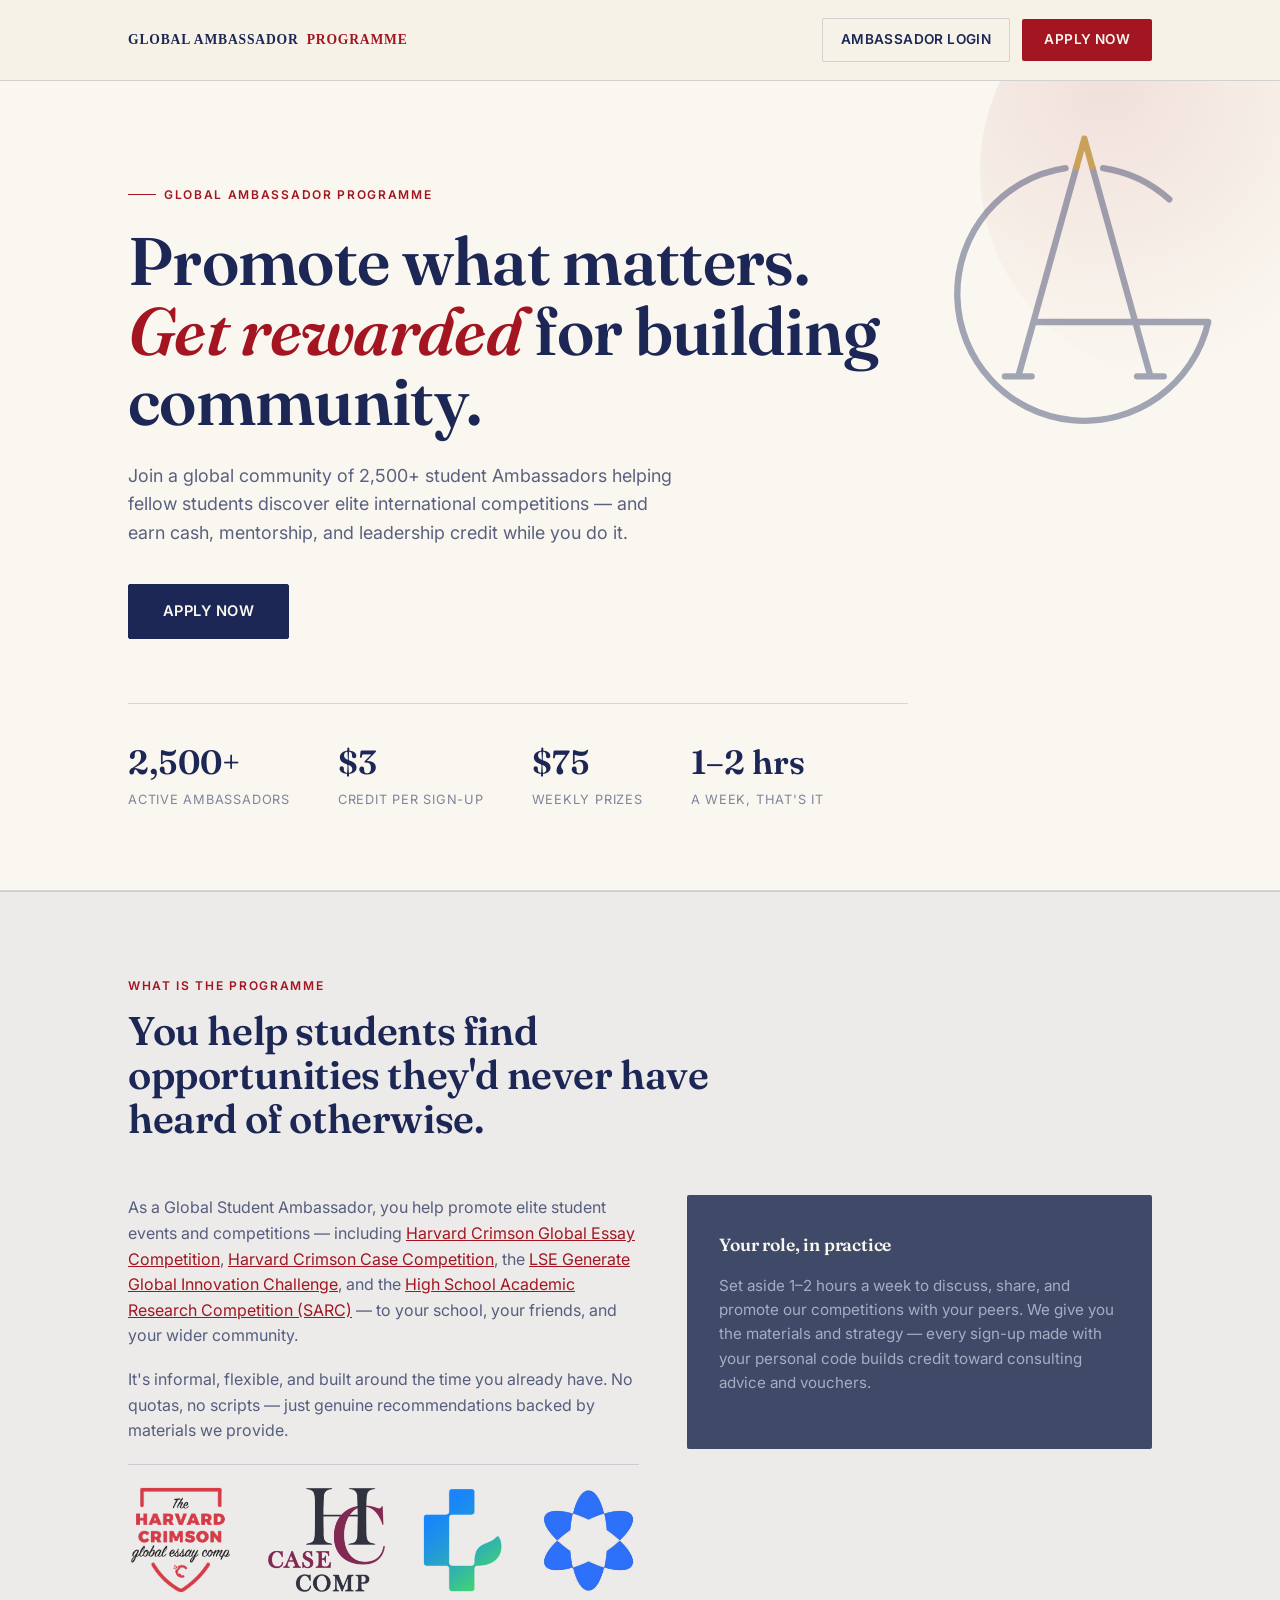
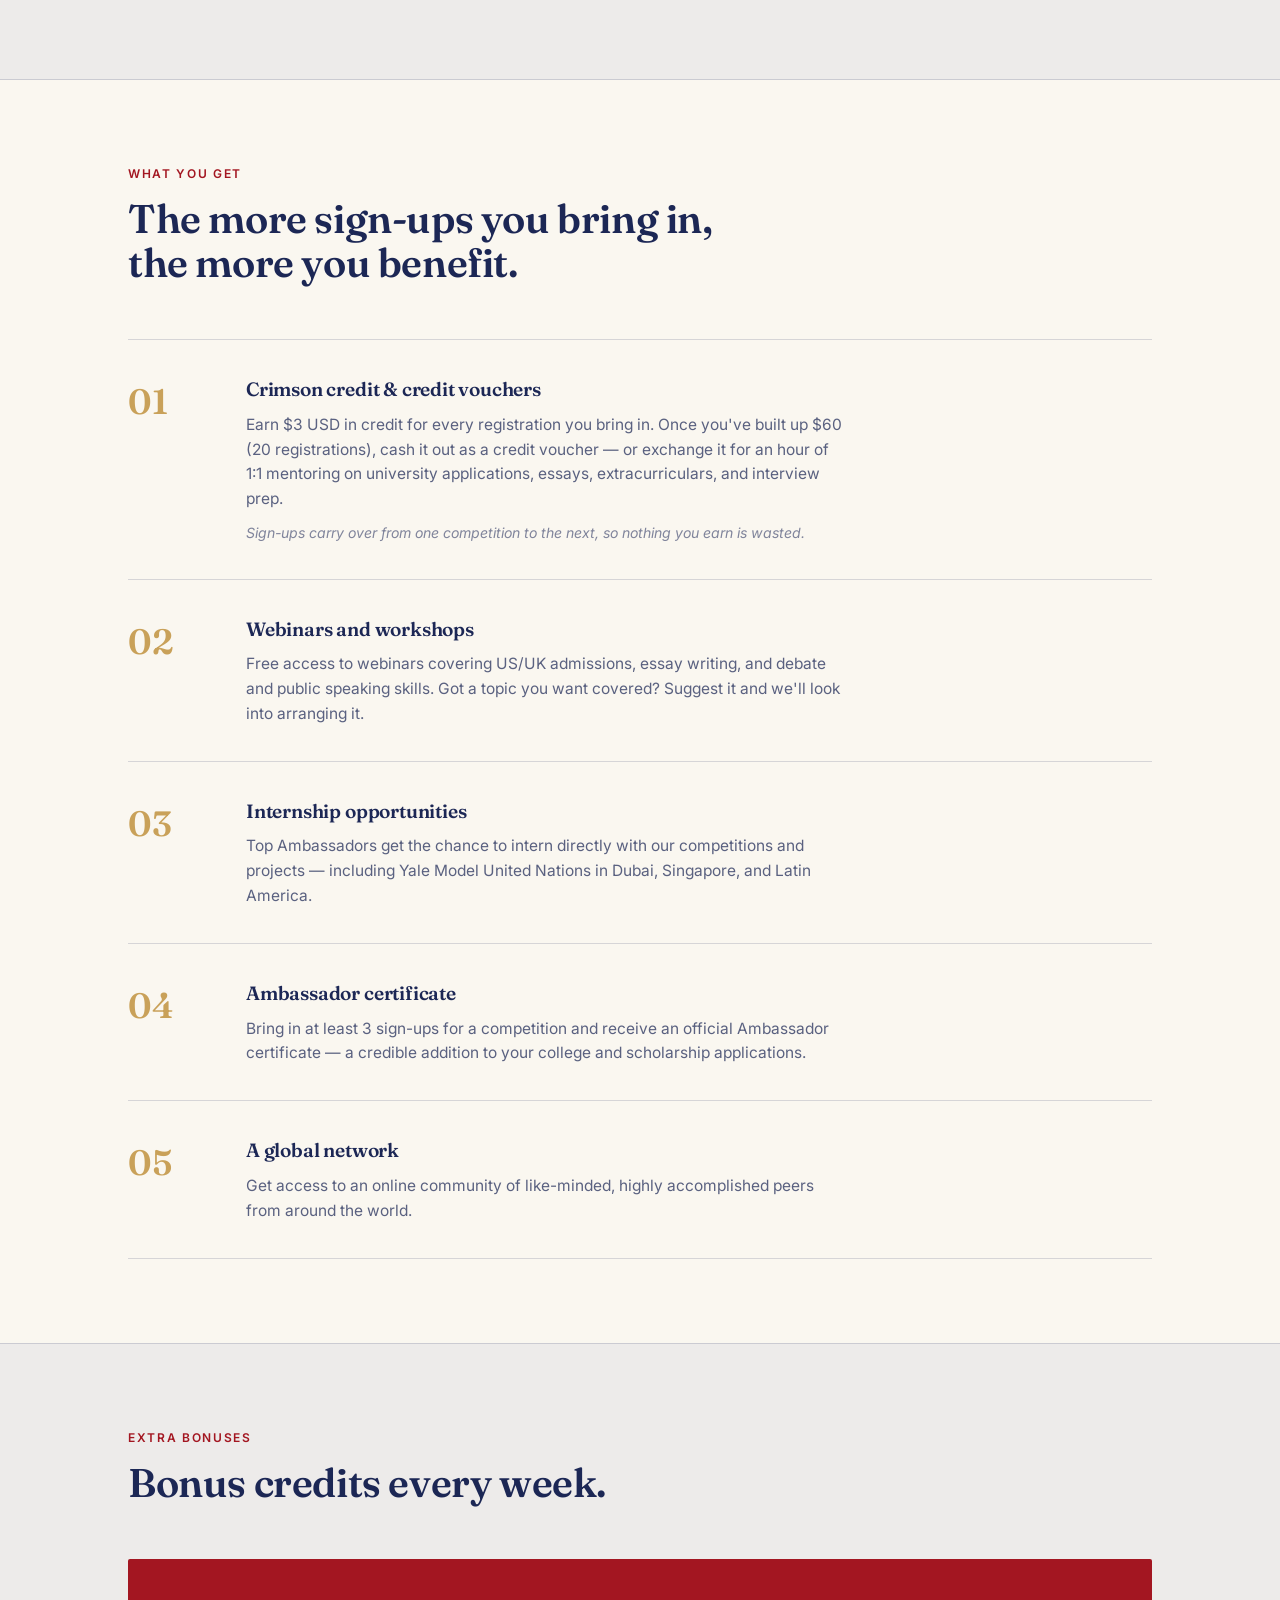
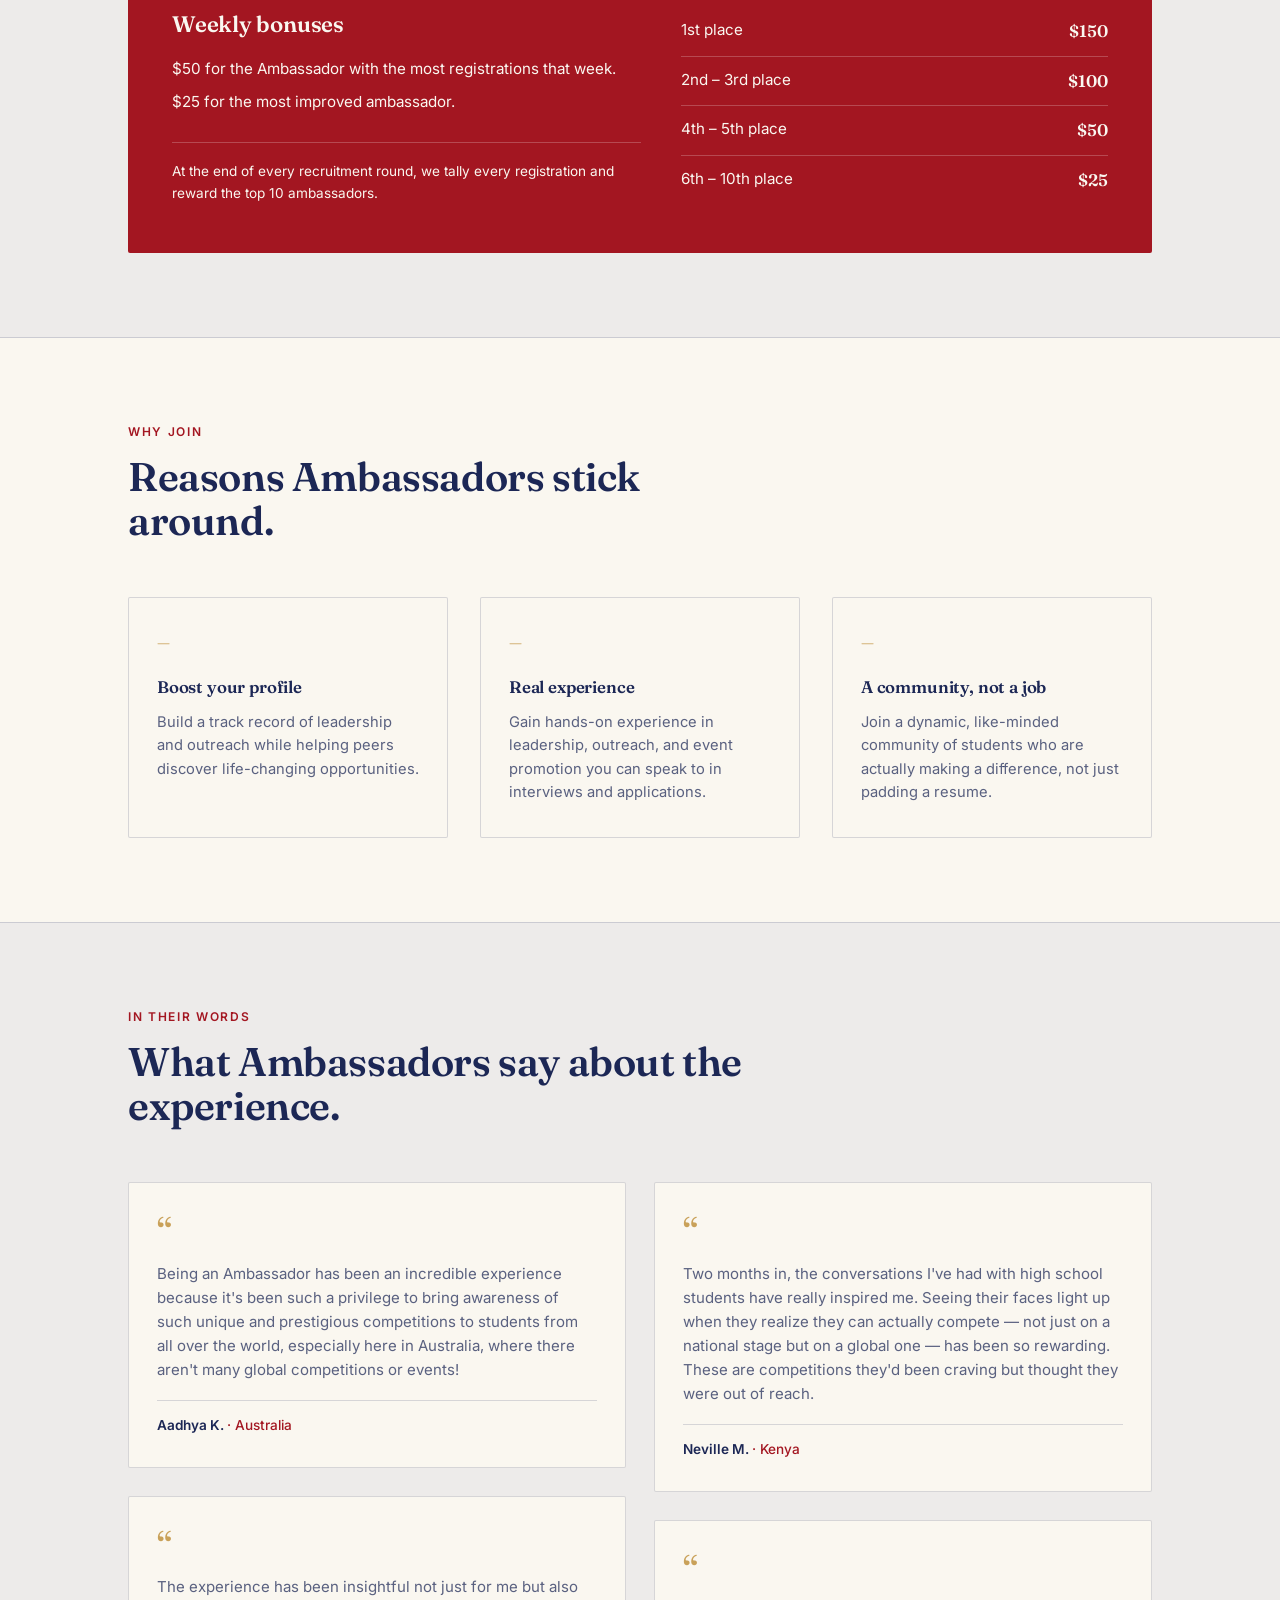
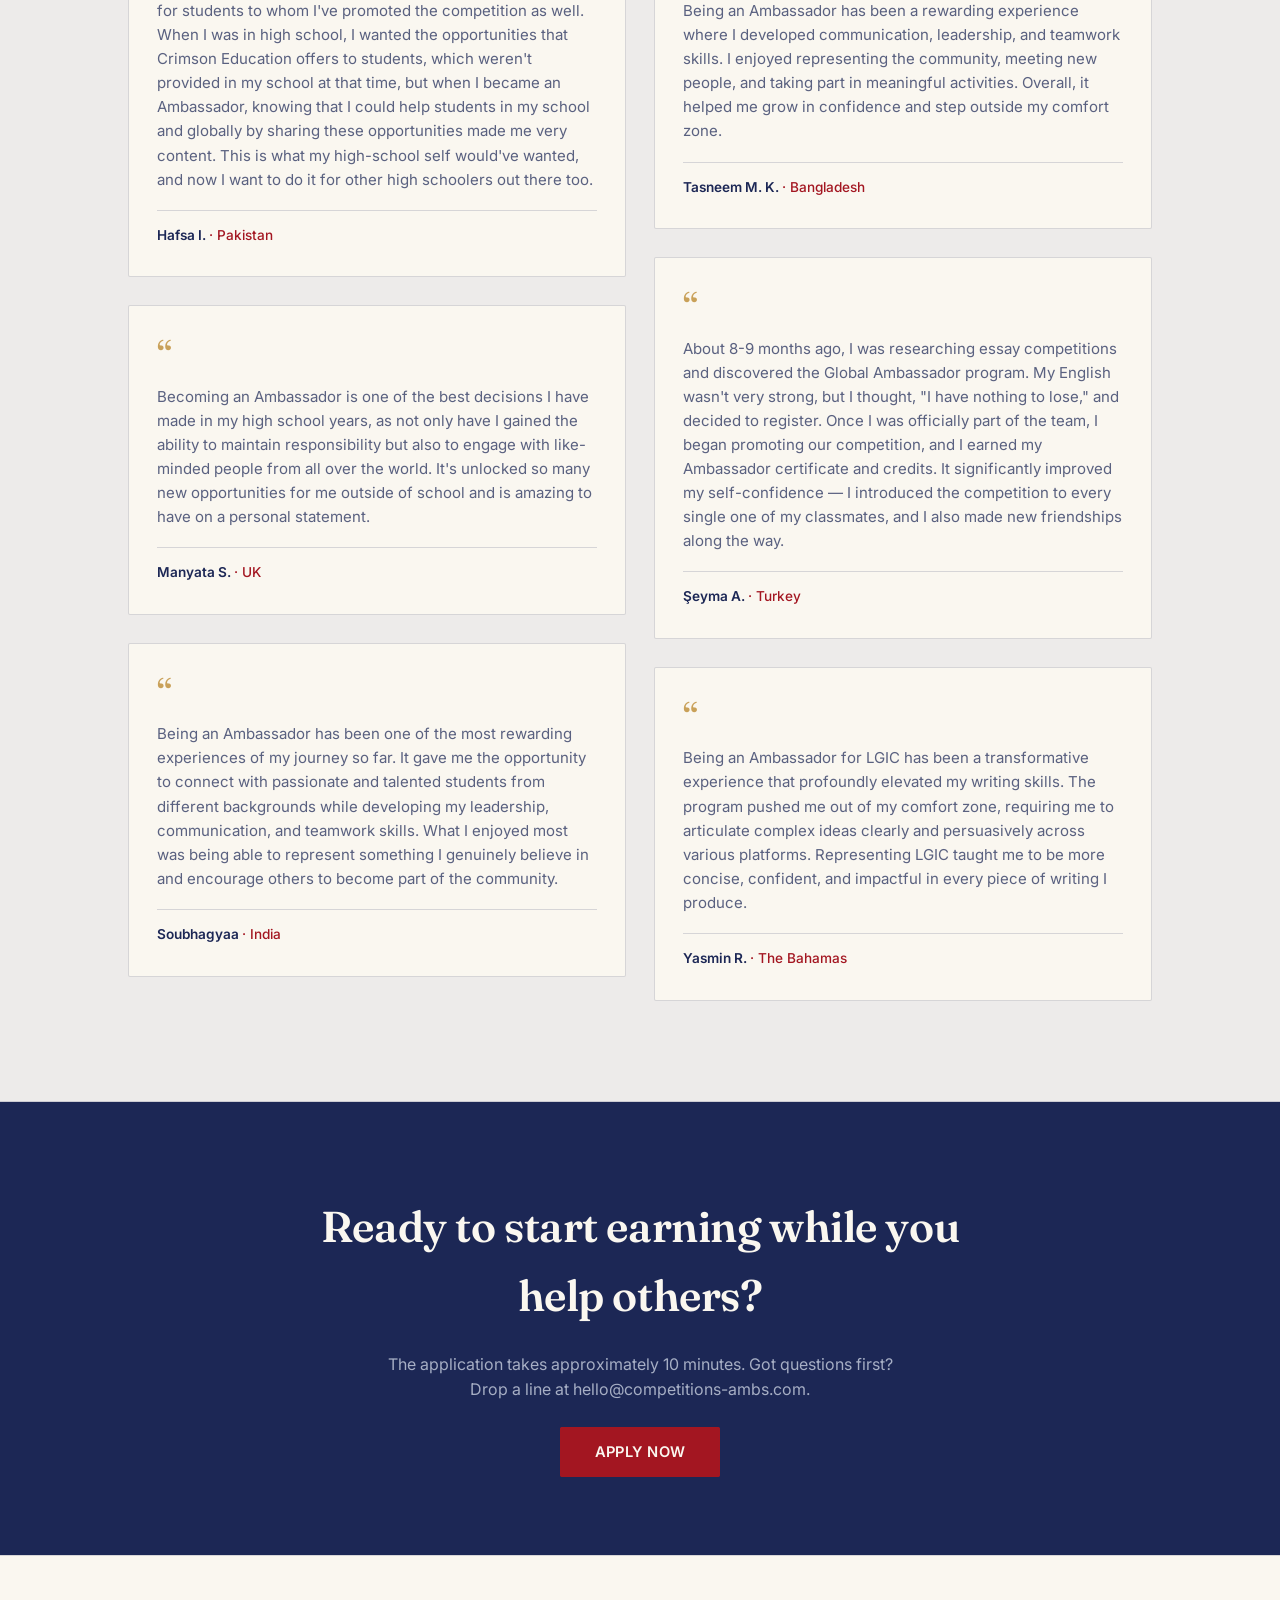
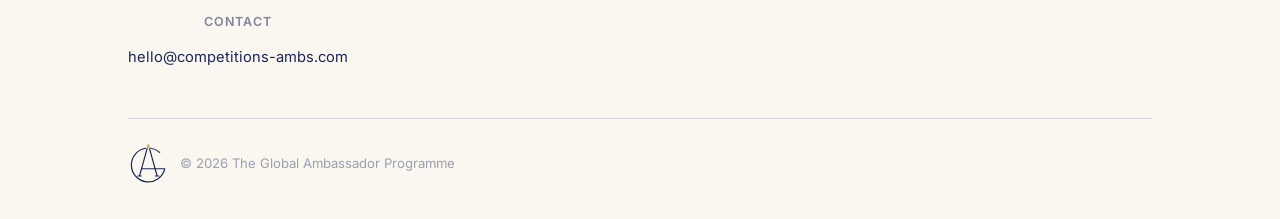
==== index.html @ 1cd8b0b5 "PREVIEW: introduce Meridian, use it on the 'Your role, in practice' card" ====
<!DOCTYPE html>
<html lang="en">
<head>
<meta charset="UTF-8">
<meta name="viewport" content="width=device-width, initial-scale=1.0">
<title>Global Ambassador Programme</title>
<link rel="icon" type="image/svg+xml" href="data:image/svg+xml,%3Csvg xmlns='http://www.w3.org/2000/svg' viewBox='0 0 100 100'%3E%3Ccircle cx='50' cy='50' r='42' fill='none' stroke='%231c2755' stroke-width='9'/%3E%3Cline x1='9' y1='60' x2='91' y2='60' stroke='%231c2755' stroke-width='9' stroke-linecap='round'/%3E%3C/svg%3E">
<meta name="description" content="Join the Global Ambassador Programme: promote elite international student competitions to your school and community, and earn cash credit, mentoring, and leadership experience.">
<meta property="og:type" content="website">
<meta property="og:title" content="Global Ambassador Programme">
<meta property="og:description" content="Promote elite international student competitions to your community and earn cash credit, mentoring, and leadership experience.">
<meta property="og:url" content="https://www.competitions-ambs.com/">
<meta name="twitter:card" content="summary">
<meta name="twitter:title" content="Global Ambassador Programme">
<meta name="twitter:description" content="Promote elite international student competitions to your community and earn cash credit, mentoring, and leadership experience.">
<link rel="preconnect" href="https://fonts.googleapis.com">
<link rel="preconnect" href="https://fonts.gstatic.com" crossorigin>
<link rel="stylesheet" href="https://fonts.googleapis.com/css2?family=Fraunces:opsz,wght@9..144,400;9..144,500;9..144,600;9..144,700&family=Inter:wght@400;500;600;700&display=swap">
<link rel="stylesheet" href="styles.css">
<style>
  html{scroll-behavior:smooth;}
  body{line-height:1.6;}
  h1,h2,h3,h4{letter-spacing:-0.01em;}
  a{color:inherit;}
  .wrap{max-width:1080px; margin:0 auto; padding:0 28px;}

  /* ---------- Header ---------- */
  header{
    position:sticky; top:0; z-index:50;
    background:rgba(246,241,231,0.92);
    backdrop-filter:blur(8px);
    border-bottom:1px solid var(--line);
  }
  .nav{
    display:flex; align-items:center; justify-content:space-between; gap:20px;
    padding:18px 28px; max-width:1080px; margin:0 auto;
  }
  .brand{
    font-family:'Times New Roman',Times,serif; font-weight:600; font-size:0.85rem;
    letter-spacing:0.06em; text-transform:uppercase; color:var(--navy);
    display:inline-flex; align-items:center; gap:8px; white-space:nowrap; flex-shrink:0;
  }
  .nav a.cta{
    background:var(--crimson); color:var(--parchment); padding:10px 22px;
    border-radius:2px; font-size:0.85rem; font-weight:600;
    text-decoration:none; letter-spacing:0.03em; text-transform:uppercase;
    transition:background .2s ease;
  }
  .nav a.cta:hover{background:var(--crimson-deep);}

  /* ---------- Hero ---------- */
  .hero{
    padding:96px 28px 80px;
    position:relative;
    overflow:hidden;
    border-bottom:1px solid var(--line);
  }
  .hero::before{
    content:"";
    position:absolute; top:-120px; right:-120px;
    width:420px; height:420px; border-radius:50%;
    background:radial-gradient(circle at 30% 30%, rgba(163,22,33,0.10), transparent 70%);
  }
  .eyebrow{
    display:inline-flex; align-items:center; gap:8px;
    font-size:0.75rem; letter-spacing:0.14em; text-transform:uppercase;
    color:var(--crimson); font-weight:600; margin-bottom:22px;
  }
  .eyebrow::before{content:""; width:28px; height:1px; background:var(--crimson);}
  .hero h1{
    font-size:clamp(2.4rem, 5.4vw, 4.2rem);
    line-height:1.04;
    max-width:780px;
    margin-bottom:26px;
  }
  .hero h1 em{font-style:italic; color:var(--crimson);}
  .hero p.lede{
    max-width:560px; font-size:1.12rem; color:var(--graphite); margin-bottom:36px;
  }
  .hero-actions{display:flex; gap:18px; align-items:center; flex-wrap:wrap;}
  .btn-primary{
    background:var(--ink); color:var(--parchment); padding:15px 34px;
    text-decoration:none; font-weight:600; font-size:0.92rem;
    letter-spacing:0.03em; text-transform:uppercase; border-radius:2px;
    border:1px solid var(--ink); transition:all .2s ease;
  }
  .btn-primary:hover{background:transparent; color:var(--ink);}
  .stat-row{
    display:flex; gap:48px; margin-top:64px; flex-wrap:wrap;
    border-top:1px solid var(--line); padding-top:32px; max-width:780px;
  }
  .stat .num{
    font-family:'Fraunces', serif; font-size:2.1rem; font-weight:600; color:var(--navy);
  }
  .stat .label{font-size:0.8rem; color:var(--label); text-transform:uppercase; letter-spacing:0.06em;}

  /* ---------- Section shared ---------- */
  section{padding:84px 0;}
  .section-head{max-width:640px; margin-bottom:54px;}
  .section-head .tag{
    font-size:0.75rem; letter-spacing:0.14em; text-transform:uppercase;
    color:var(--crimson); font-weight:600; margin-bottom:14px; display:block;
  }
  .section-head h2{font-size:clamp(1.8rem,3.2vw,2.5rem); line-height:1.1;}
  .alt{background:var(--panel-tint); border-top:1px solid var(--line); border-bottom:1px solid var(--line);}

  /* ---------- What is the program ---------- */
  .role-grid{
    display:grid; grid-template-columns:1fr 1fr; gap:48px; align-items:start;
  }
  .role-grid p{color:var(--graphite); margin-bottom:18px;}
  .role-card{
    background:var(--meridian); color:var(--parchment); padding:36px 32px; border-radius:2px;
  }
  .role-card h3{color:var(--parchment); font-size:1.1rem; margin-bottom:14px;}
  .role-card p{color:var(--horizon); font-size:0.95rem;}

  /* ---------- Benefits ledger ---------- */
  .ledger{border-top:1px solid var(--line);}
  .ledger-item{
    display:grid; grid-template-columns:90px 1fr; gap:28px;
    padding:34px 0; border-bottom:1px solid var(--line);
  }
  .ledger-item .mark{
    font-family:'Fraunces', serif; font-size:2.2rem; color:var(--gold);
    font-weight:600;
  }
  .ledger-item h3{font-size:1.2rem; margin-bottom:8px;}
  .ledger-item p{color:var(--graphite); font-size:0.97rem; max-width:600px;}
  .ledger-item .sub{
    margin-top:10px; font-size:0.88rem; color:var(--label); font-style:italic;
  }

  /* ---------- Prize table ---------- */
  .prize-box{
    background:var(--crimson); color:var(--parchment); padding:48px 44px; border-radius:2px;
    display:grid; grid-template-columns:1.1fr 1fr; gap:40px; align-items:center;
  }
  .prize-box h3{color:var(--parchment); font-size:1.4rem; margin-bottom:14px;}
  .prize-box p{color:var(--parchment); font-size:0.95rem; margin-bottom:8px;}
  .prize-list{list-style:none;}
  .prize-list li{
    display:flex; justify-content:space-between;
    padding:11px 0; border-bottom:1px solid rgba(255,255,255,0.22);
    font-size:0.95rem;
  }
  .prize-list li:last-child{border-bottom:none;}
  .prize-list .place{color:var(--parchment);}
  .prize-list .amt{font-family:'Fraunces', serif; font-weight:600; font-size:1.05rem;}
  .bonus-note{
    margin-top:28px; font-size:0.85rem; color:var(--parchment); border-top:1px solid rgba(255,255,255,0.22);
    padding-top:18px;
  }

  /* ---------- Why join ---------- */
  .why-grid{
    display:grid; grid-template-columns:repeat(3,1fr); gap:32px;
  }
  .why-card{
    border:1px solid var(--line); padding:32px 28px; border-radius:2px; background:var(--parchment);
  }
  .why-card .num{
    font-family:'Fraunces', serif; color:var(--gold); font-size:1rem; margin-bottom:18px; display:block;
  }
  .why-card h3{font-size:1.05rem; margin-bottom:10px;}
  .why-card p{font-size:0.92rem; color:var(--graphite);}

  /* ---------- CTA banner ---------- */
  /* ---------- Testimonials ---------- */
  .testimonials{background:var(--panel-tint); border-top:1px solid var(--line); border-bottom:1px solid var(--line);}
  .testimonial-grid{
    column-count:2; column-gap:28px;
  }
  .t-card{
    break-inside:avoid; margin-bottom:28px; background:var(--parchment);
    border:1px solid var(--line); border-radius:2px; padding:30px 28px;
  }
  .t-card .quote-mark{
    font-family:'Fraunces', serif; font-size:2.4rem; color:var(--gold); line-height:1;
    display:block; margin-bottom:10px;
  }
  .t-card p{font-size:0.94rem; color:var(--graphite); margin-bottom:18px;}
  .t-card .attribution{
    font-size:0.85rem; font-weight:600; color:var(--navy);
    border-top:1px solid var(--line); padding-top:14px;
  }
  .t-card .attribution span{color:var(--crimson); font-weight:500;}

  .cta-banner{
    background:var(--navy); color:var(--parchment); text-align:center; padding:90px 28px;
  }
  .cta-banner h2{color:var(--parchment); font-size:clamp(1.9rem,4vw,2.7rem); max-width:680px; margin:0 auto 22px;}
  .cta-banner p{color:var(--horizon); max-width:520px; margin:0 auto 36px;}
  .cta-banner .btn-primary{background:var(--crimson); border-color:var(--crimson); color:var(--parchment);}
  .cta-banner .btn-primary:hover{background:transparent; color:var(--parchment);}

  /* ---------- Footer ---------- */
  footer{padding:56px 28px 36px; border-top:1px solid var(--line);}
  .footer-grid{
    display:flex; justify-content:space-between; flex-wrap:wrap; gap:32px; margin-bottom:40px;
  }
  .footer-grid .brand{margin-bottom:10px;}
  .footer-grid p{color:var(--label); font-size:0.9rem; max-width:340px;}
  .footer-links{display:flex; gap:48px; flex-wrap:wrap;}
  .footer-links h4{font-size:0.78rem; text-transform:uppercase; letter-spacing:0.08em; color:var(--label); margin-bottom:14px; font-family:'Inter',sans-serif; font-weight:600;}
  .footer-links a{display:block; text-decoration:none; color:var(--ink); font-size:0.92rem; margin-bottom:9px;}
  .footer-links a:hover{color:var(--crimson);}
  .footer-bottom{
    border-top:1px solid var(--line); padding-top:24px; display:flex; justify-content:space-between;
    flex-wrap:wrap; gap:12px; font-size:0.82rem; color:var(--faint);
  }

  /* ---------- Scroll animations ---------- */
  .reveal{
    opacity:0;
    transform:translateX(-48px);
    transition:opacity 0.6s ease, transform 0.6s ease;
  }
  .reveal.from-right{transform:translateX(48px);}
  .reveal.from-bottom{transform:translateY(36px);}
  .reveal.visible{opacity:1;transform:translate(0);}

  @media(prefers-reduced-motion:reduce){
    .reveal{opacity:1;transform:none;transition:none;}
  }

  @media (max-width:760px){
    .role-grid, .prize-box, .why-grid{grid-template-columns:1fr;}
    .testimonial-grid{column-count:1;}
    .stat-row{gap:32px;}
    .ledger-item{grid-template-columns:1fr;}
    .ledger-item .mark{margin-bottom:6px;}
  }
</style>
</head>
<body>

<header>
  <div class="nav">
    <div class="brand">Global Ambassador <span>Programme</span></div>
    <div style="display:flex; gap:12px; align-items:center;">
      <a href="login.html" style="font-size:0.85rem; font-weight:600; color:var(--navy); text-decoration:none; padding:10px 18px; border:1px solid var(--line); border-radius:2px; letter-spacing:0.03em; text-transform:uppercase; transition:background .2s;">Ambassador Login</a>
      <a class="cta" href="https://form.typeform.com/to/Mgpstxtp" target="_blank" rel="noopener">Apply Now</a>
    </div>
  </div>
</header>

<section class="hero">
  <svg width="300" height="300" viewBox="-4 -4 111.32 122.80" xmlns="http://www.w3.org/2000/svg" style="position:absolute;top:48px;right:48px;z-index:0;">
    <g fill="none" stroke-width="2.6" stroke-linecap="round" stroke-linejoin="round">
      <path d="M44.93,12.01 C18.99,15.89 0.00,38.47 0.63,64.69 M0.63,64.69 C1.27,90.91 21.33,112.56 47.42,115.18 M47.42,115.18 C73.52,117.80 97.48,100.58 103.32,75.00 M87.41,24.80 C79.83,17.97 70.40,13.52 60.30,12.01 M103.32,75.01 L31.77,75.01 M25.58,97.24 L49.41,11.54 M79.66,97.24 L55.83,11.54 M20.12,97.24 L31.04,97.24 M74.20,97.24 L85.12,97.24" stroke="var(--navy)" opacity="0.4"/>
      <path d="M49.41,11.54 L52.62,-0.00 M52.62,-0.00 L55.83,11.54" stroke="var(--gold)" opacity="1"/>
    </g>
  </svg>
  <div class="wrap" style="position:relative;z-index:1;">
    <span class="eyebrow">Global Ambassador Programme</span>
    <h1>Promote what matters. <em>Get rewarded</em> for building community.</h1>
    <p class="lede">Join a global community of 2,500+ student Ambassadors helping fellow students discover elite international competitions — and earn cash, mentorship, and leadership credit while you do it.</p>
    <div class="hero-actions">
      <a class="btn-primary" href="https://form.typeform.com/to/Mgpstxtp" target="_blank" rel="noopener">Apply Now</a>
    </div>
    <div class="stat-row">
      <div class="stat"><div class="num">2,500+</div><div class="label">Active Ambassadors</div></div>
      <div class="stat"><div class="num">$3</div><div class="label">Credit per sign-up</div></div>
      <div class="stat"><div class="num">$75</div><div class="label">Weekly prizes</div></div>
      <div class="stat"><div class="num">1–2 hrs</div><div class="label">A week, that's it</div></div>
    </div>
  </div>
</section>

<section class="alt">
  <div class="wrap">
    <div class="section-head">
      <span class="tag">What is the programme</span>
      <h2>You help students find opportunities they'd never have heard of otherwise.</h2>
    </div>
    <div class="role-grid">
      <div>
        <p>As a Global Student Ambassador, you help promote elite student events and competitions — including <a href="https://www.essaycomp.org/" target="_blank" rel="noopener" style="color:var(--crimson); text-decoration:underline;">Harvard Crimson Global Essay Competition</a>, <a href="https://www.casecomp.org/" target="_blank" rel="noopener" style="color:var(--crimson); text-decoration:underline;">Harvard Crimson Case Competition</a>, the <a href="https://www.globinnovation.org/" target="_blank" rel="noopener" style="color:var(--crimson); text-decoration:underline;">LSE Generate Global Innovation Challenge</a>, and the <a href="https://www.researchcomp.org/" target="_blank" rel="noopener" style="color:var(--crimson); text-decoration:underline;">High School Academic Research Competition (SARC)</a> — to your school, your friends, and your wider community.</p>
        <p>It's informal, flexible, and built around the time you already have. No quotas, no scripts — just genuine recommendations backed by materials we provide.</p>
      <div style="display:flex;align-items:center;justify-content:center;gap:32px;flex-wrap:nowrap;margin-top:20px;padding-top:20px;border-top:1px solid var(--line);overflow-x:auto;">
        <a href="https://www.essaycomp.org/" target="_blank" rel="noopener" style="display:flex;align-items:center;opacity:0.9;transition:opacity .2s;" onmouseover="this.style.opacity=1" onmouseout="this.style.opacity=0.9">
          <img src="images/hcgec-logo.png" alt="Harvard Crimson Global Essay Competition (HCGEC)" style="height:110px;width:auto;object-fit:contain;">
        </a>
        <a href="https://www.casecomp.org/" target="_blank" rel="noopener" style="display:flex;align-items:center;opacity:0.9;transition:opacity .2s;" onmouseover="this.style.opacity=1" onmouseout="this.style.opacity=0.9">
          <img src="images/hcgcc-logo.png" alt="Harvard Crimson Global Case Competition (HCGCC)" style="height:110px;width:auto;object-fit:contain;">
        </a>
        <a href="https://www.globinnovation.org/" target="_blank" rel="noopener" style="display:flex;align-items:center;opacity:0.9;transition:opacity .2s;" onmouseover="this.style.opacity=1" onmouseout="this.style.opacity=0.9">
          <img src="images/lgic-logo.png" alt="LSE Generate Global Innovation Challenge (LGIC)" style="height:110px;width:auto;object-fit:contain;">
        </a>
        <a href="https://www.researchcomp.org/" target="_blank" rel="noopener" style="display:flex;align-items:center;opacity:0.9;transition:opacity .2s;" onmouseover="this.style.opacity=1" onmouseout="this.style.opacity=0.9">
          <img src="images/sarc-logo.png" alt="High School Academic Research Competition (SARC)" style="height:110px;width:auto;object-fit:contain;">
        </a>
      </div>
      </div>
      <div class="role-card">
        <h3>Your role, in practice</h3>
        <p>Set aside 1–2 hours a week to discuss, share, and promote our competitions with your peers. We give you the materials and strategy — every sign-up made with your personal code builds credit toward consulting advice and vouchers.</p>
      </div>
    </div>
  </div>
</section>

<section id="benefits">
  <div class="wrap">
    <div class="section-head">
      <span class="tag">What you get</span>
      <h2>The more sign-ups you bring in, the more you benefit.</h2>
    </div>
    <div class="ledger">
      <div class="ledger-item">
        <div class="mark">01</div>
        <div>
          <h3>Crimson credit & credit vouchers</h3>
          <p>Earn $3 USD in credit for every registration you bring in. Once you've built up $60 (20 registrations), cash it out as a credit voucher — or exchange it for an hour of 1:1 mentoring on university applications, essays, extracurriculars, and interview prep.</p>
          <div class="sub">Sign-ups carry over from one competition to the next, so nothing you earn is wasted.</div>
        </div>
      </div>
      <div class="ledger-item">
        <div class="mark">02</div>
        <div>
          <h3>Webinars and workshops</h3>
          <p>Free access to webinars covering US/UK admissions, essay writing, and debate and public speaking skills. Got a topic you want covered? Suggest it and we'll look into arranging it.</p>
        </div>
      </div>
      <div class="ledger-item">
        <div class="mark">03</div>
        <div>
          <h3>Internship opportunities</h3>
          <p>Top Ambassadors get the chance to intern directly with our competitions and projects — including Yale Model United Nations in Dubai, Singapore, and Latin America.</p>
        </div>
      </div>
      <div class="ledger-item">
        <div class="mark">04</div>
        <div>
          <h3>Ambassador certificate</h3>
          <p>Bring in at least 3 sign-ups for a competition and receive an official Ambassador certificate — a credible addition to your college and scholarship applications.</p>
        </div>
      </div>
      <div class="ledger-item">
        <div class="mark">05</div>
        <div>
          <h3>A global network</h3>
          <p>Get access to an online community of like-minded, highly accomplished peers from around the world.</p>
        </div>
      </div>
    </div>
  </div>
</section>

<section class="alt">
  <div class="wrap">
    <div class="section-head">
      <span class="tag">Extra bonuses</span>
      <h2>Bonus credits every week.</h2>
    </div>
    <div class="prize-box">
      <div>
        <h3>Weekly bonuses</h3>
        <p>$50 for the Ambassador with the most registrations that week.</p>
        <p>$25 for the most improved ambassador.</p>
        <div class="bonus-note">At the end of every recruitment round, we tally every registration and reward the top 10 ambassadors.</div>
      </div>
      <ul class="prize-list">
        <li><span class="place">1st place</span><span class="amt">$150</span></li>
        <li><span class="place">2nd – 3rd place</span><span class="amt">$100</span></li>
        <li><span class="place">4th – 5th place</span><span class="amt">$50</span></li>
        <li><span class="place">6th – 10th place</span><span class="amt">$25</span></li>
      </ul>
    </div>
  </div>
</section>

<section>
  <div class="wrap">
    <div class="section-head">
      <span class="tag">Why join</span>
      <h2>Reasons Ambassadors stick around.</h2>
    </div>
    <div class="why-grid">
      <div class="why-card">
        <span class="num">—</span>
        <h3>Boost your profile</h3>
        <p>Build a track record of leadership and outreach while helping peers discover life-changing opportunities.</p>
      </div>
      <div class="why-card">
        <span class="num">—</span>
        <h3>Real experience</h3>
        <p>Gain hands-on experience in leadership, outreach, and event promotion you can speak to in interviews and applications.</p>
      </div>
      <div class="why-card">
        <span class="num">—</span>
        <h3>A community, not a job</h3>
        <p>Join a dynamic, like-minded community of students who are actually making a difference, not just padding a resume.</p>
      </div>
    </div>
  </div>
</section>

<section class="testimonials">
  <div class="wrap">
    <div class="section-head">
      <span class="tag">In their words</span>
      <h2>What Ambassadors say about the experience.</h2>
    </div>
    <div class="testimonial-grid">
      <div class="t-card">
        <span class="quote-mark">&ldquo;</span>
        <p>Being an Ambassador has been an incredible experience because it's been such a privilege to bring awareness of such unique and prestigious competitions to students from all over the world, especially here in Australia, where there aren't many global competitions or events!</p>
        <div class="attribution">Aadhya K. <span>· Australia</span></div>
      </div>
      <div class="t-card">
        <span class="quote-mark">&ldquo;</span>
        <p>The experience has been insightful not just for me but also for students to whom I've promoted the competition as well. When I was in high school, I wanted the opportunities that Crimson Education offers to students, which weren't provided in my school at that time, but when I became an Ambassador, knowing that I could help students in my school and globally by sharing these opportunities made me very content. This is what my high-school self would've wanted, and now I want to do it for other high schoolers out there too.</p>
        <div class="attribution">Hafsa I. <span>· Pakistan</span></div>
      </div>
      <div class="t-card">
        <span class="quote-mark">&ldquo;</span>
        <p>Becoming an Ambassador is one of the best decisions I have made in my high school years, as not only have I gained the ability to maintain responsibility but also to engage with like-minded people from all over the world. It's unlocked so many new opportunities for me outside of school and is amazing to have on a personal statement.</p>
        <div class="attribution">Manyata S. <span>· UK</span></div>
      </div>
      <div class="t-card">
        <span class="quote-mark">&ldquo;</span>
        <p>Being an Ambassador has been one of the most rewarding experiences of my journey so far. It gave me the opportunity to connect with passionate and talented students from different backgrounds while developing my leadership, communication, and teamwork skills. What I enjoyed most was being able to represent something I genuinely believe in and encourage others to become part of the community.</p>
        <div class="attribution">Soubhagyaa <span>· India</span></div>
      </div>
      <div class="t-card">
        <span class="quote-mark">&ldquo;</span>
        <p>Two months in, the conversations I've had with high school students have really inspired me. Seeing their faces light up when they realize they can actually compete — not just on a national stage but on a global one — has been so rewarding. These are competitions they'd been craving but thought they were out of reach.</p>
        <div class="attribution">Neville M. <span>· Kenya</span></div>
      </div>
      <div class="t-card">
        <span class="quote-mark">&ldquo;</span>
        <p>Being an Ambassador has been a rewarding experience where I developed communication, leadership, and teamwork skills. I enjoyed representing the community, meeting new people, and taking part in meaningful activities. Overall, it helped me grow in confidence and step outside my comfort zone.</p>
        <div class="attribution">Tasneem M. K. <span>· Bangladesh</span></div>
      </div>
      <div class="t-card">
        <span class="quote-mark">&ldquo;</span>
        <p>About 8-9 months ago, I was researching essay competitions and discovered the Global Ambassador program. My English wasn't very strong, but I thought, "I have nothing to lose," and decided to register. Once I was officially part of the team, I began promoting our competition, and I earned my Ambassador certificate and credits. It significantly improved my self-confidence — I introduced the competition to every single one of my classmates, and I also made new friendships along the way.</p>
        <div class="attribution">Şeyma A. <span>· Turkey</span></div>
      </div>
      <div class="t-card">
        <span class="quote-mark">&ldquo;</span>
        <p>Being an Ambassador for LGIC has been a transformative experience that profoundly elevated my writing skills. The program pushed me out of my comfort zone, requiring me to articulate complex ideas clearly and persuasively across various platforms. Representing LGIC taught me to be more concise, confident, and impactful in every piece of writing I produce.</p>
        <div class="attribution">Yasmin R. <span>· The Bahamas</span></div>
      </div>
    </div>
  </div>
</section>

<div class="cta-banner">
  <h2>Ready to start earning while you help others?</h2>
  <p>The application takes approximately 10 minutes. Got questions first? Drop a line at hello@competitions-ambs.com.</p>
  <a class="btn-primary" href="https://form.typeform.com/to/Mgpstxtp" target="_blank" rel="noopener">Apply Now</a>
</div>

<footer>
  <div class="wrap">
    <div class="footer-grid">
      <div class="footer-links">
        <div>
          <h4>Contact</h4>
          <a href="mailto:hello@competitions-ambs.com">hello@competitions-ambs.com</a>
        </div>
      </div>
    </div>
    <div class="footer-bottom">
      <span style="display:inline-flex;align-items:center;gap:12px;">
        <svg width="40" height="40" viewBox="-4 -4 111.32 122.80" xmlns="http://www.w3.org/2000/svg" style="flex-shrink:0;">
          <g fill="none" stroke-width="3.6" stroke-linecap="round" stroke-linejoin="round">
            <path d="M44.93,12.01 C18.99,15.89 0.00,38.47 0.63,64.69 M0.63,64.69 C1.27,90.91 21.33,112.56 47.42,115.18 M47.42,115.18 C73.52,117.80 97.48,100.58 103.32,75.00 M87.41,24.80 C79.83,17.97 70.40,13.52 60.30,12.01 M103.32,75.01 L31.77,75.01 M25.58,97.24 L49.41,11.54 M79.66,97.24 L55.83,11.54 M20.12,97.24 L31.04,97.24 M74.20,97.24 L85.12,97.24" stroke="var(--navy)"/>
            <path d="M49.41,11.54 L52.62,-0.00 M52.62,-0.00 L55.83,11.54" stroke="var(--gold)"/>
          </g>
        </svg>
        © 2026 The Global Ambassador Programme
      </span>
    </div>
  </div>
</footer>

</body>
<script>
  // Add reveal classes to key elements
  const selectors = [
    ['.eyebrow',        'reveal'],
    ['.hero h1',        'reveal'],
    ['.hero p.lede',    'reveal'],
    ['.hero-actions',   'reveal'],
    ['.stat',           'reveal from-bottom'],
    ['.section-head',   'reveal'],
    ['.ledger-item',    'reveal'],
    ['.role-grid > div','reveal'],
    ['.prize-box > div','reveal'],
    ['.why-card',       'reveal from-bottom'],
    ['.t-card',         'reveal from-bottom'],
    ['.footer-grid > div', 'reveal'],
  ];

  selectors.forEach(([sel, cls]) => {
    document.querySelectorAll(sel).forEach((el, i) => {
      cls.split(' ').forEach(c => el.classList.add(c));
      el.style.transitionDelay = `${(i % 4) * 0.1}s`;
    });
  });

  // Intersection Observer
  const observer = new IntersectionObserver((entries) => {
    entries.forEach(entry => {
      if (entry.isIntersecting) {
        entry.target.classList.add('visible');
      } else {
        entry.target.classList.remove('visible');
      }
    });
  }, { threshold: 0.12 });

  document.querySelectorAll('.reveal').forEach(el => observer.observe(el));
</script>
</html>
---- styles.css ----
/* Shared base styles for the Global Ambassador Programme site.
   Page-specific styles (layout, components) stay inline in each page.
   Google Fonts is loaded via <link> tags in each page's <head>, not
   @import here, so the browser can fetch it in parallel instead of
   waiting to parse this file first. */

:root{
  /* AMB3197 rebrand preview — DECK-ONLY variant, with the original
     crimson red restored as the accent/link color. Every other color
     here is either a named deck swatch (Midnight/Meridian/Horizon/
     Atlas/Summit Gold) or that same Midnight hue at reduced opacity —
     no outside grays or tans. */
  --ink:#1c2755; --parchment:#faf7f0; --crimson:#a31621; --crimson-deep:#7a0f17;
  --gold:#c9a159; --navy:#1c2755; --meridian:#3f4968; --horizon:#a6aec4; --line:rgba(28,39,85,0.16);
  --graphite:rgba(28,39,85,0.72); --label:rgba(28,39,85,0.55); --faint:rgba(28,39,85,0.42);
  --panel-tint:rgba(166,174,196,0.16);
}

*{box-sizing:border-box;margin:0;padding:0;}

body{
  background:var(--parchment);
  color:var(--ink);
  font-family:'Inter',sans-serif;
  -webkit-font-smoothing:antialiased;
}

h1,h2,h3,h4{font-family:'Fraunces',serif;font-weight:600;color:var(--navy);}

.brand span{color:var(--crimson);}

footer{padding:24px;text-align:center;font-size:0.8rem;color:var(--faint);border-top:1px solid var(--line);}
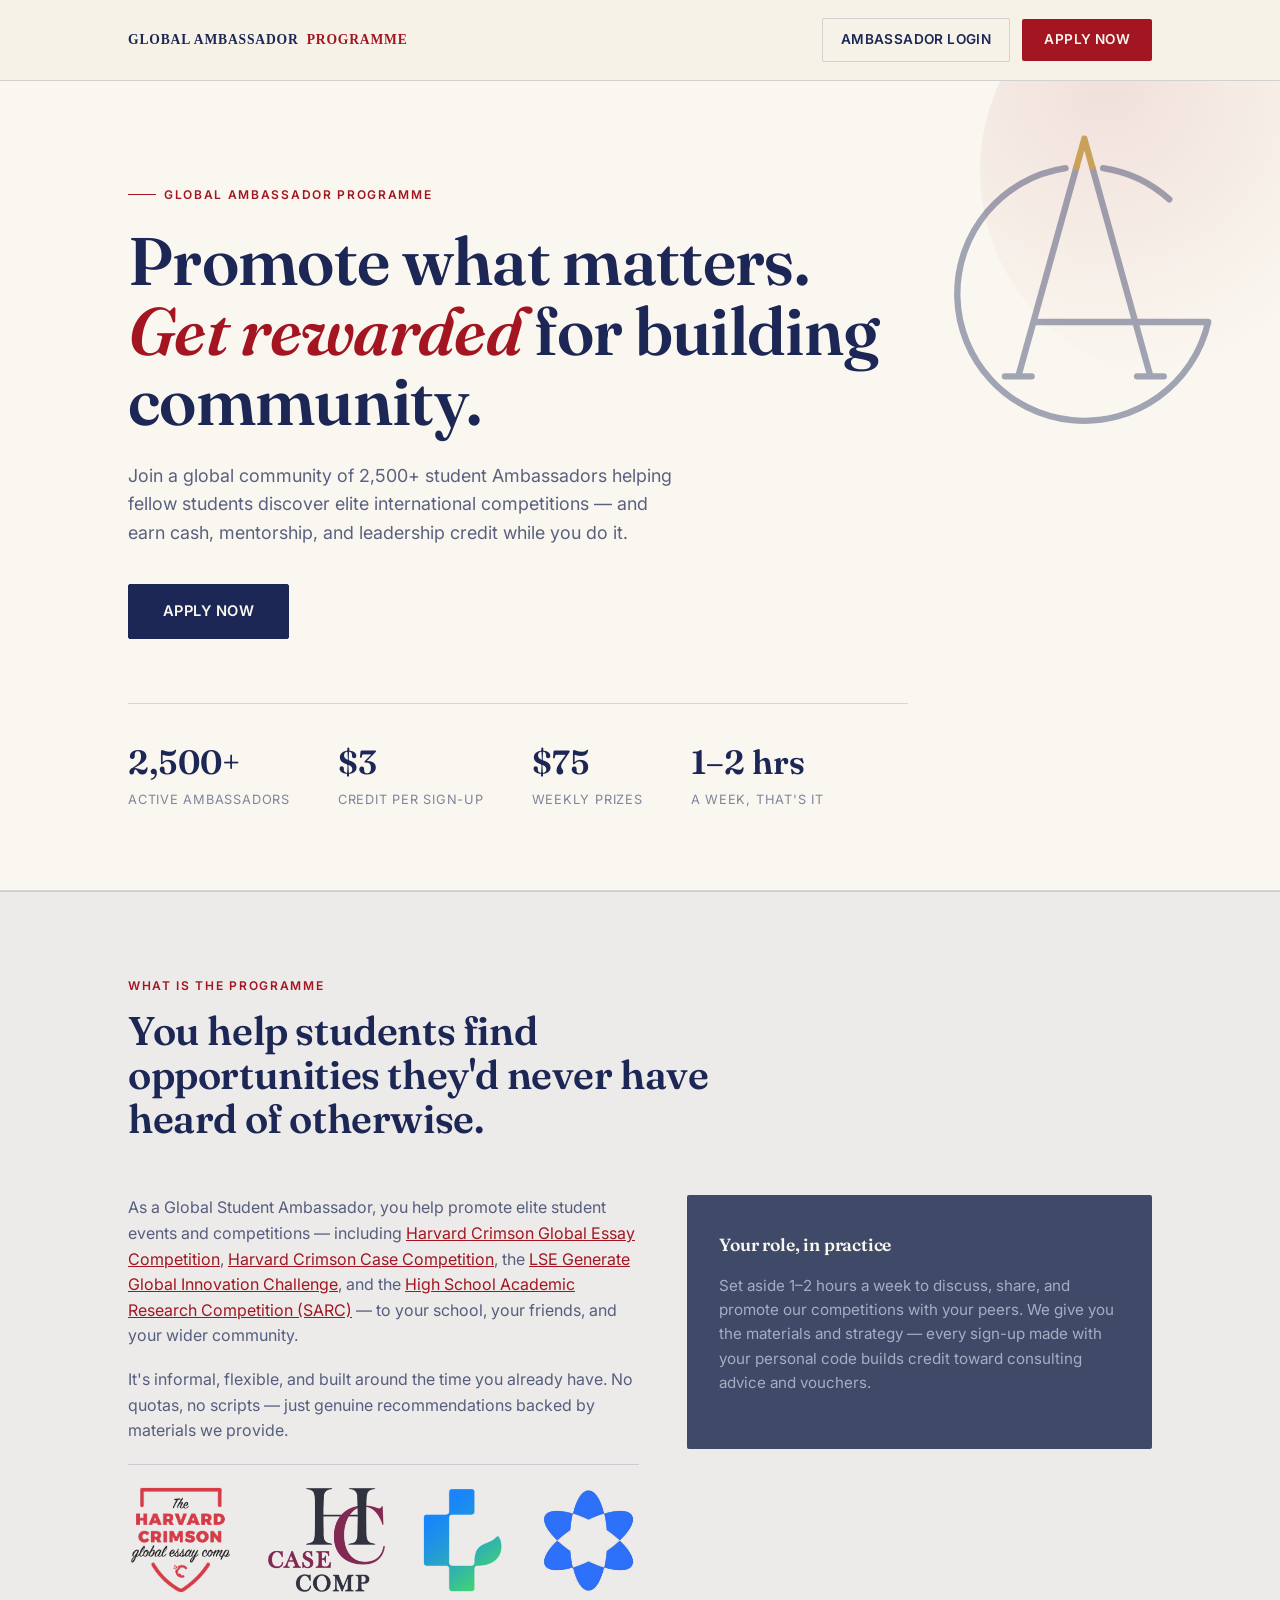
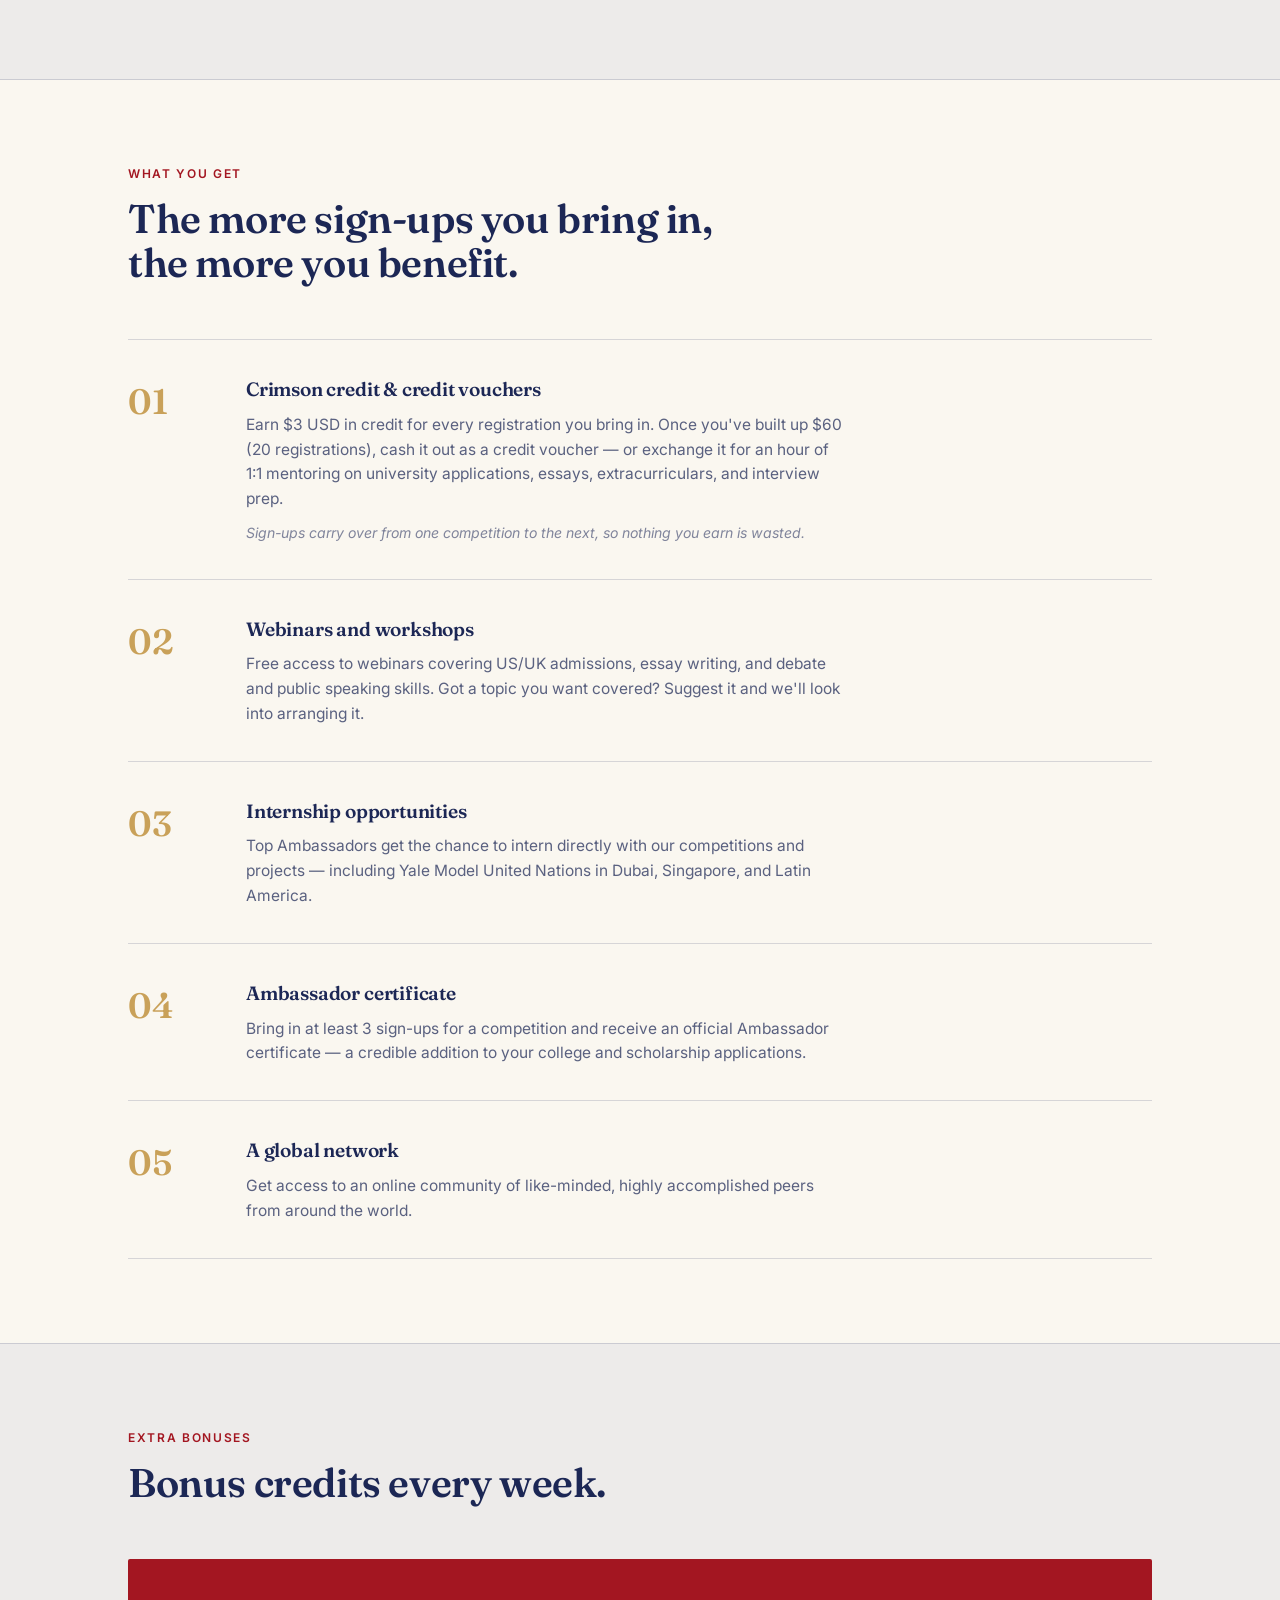
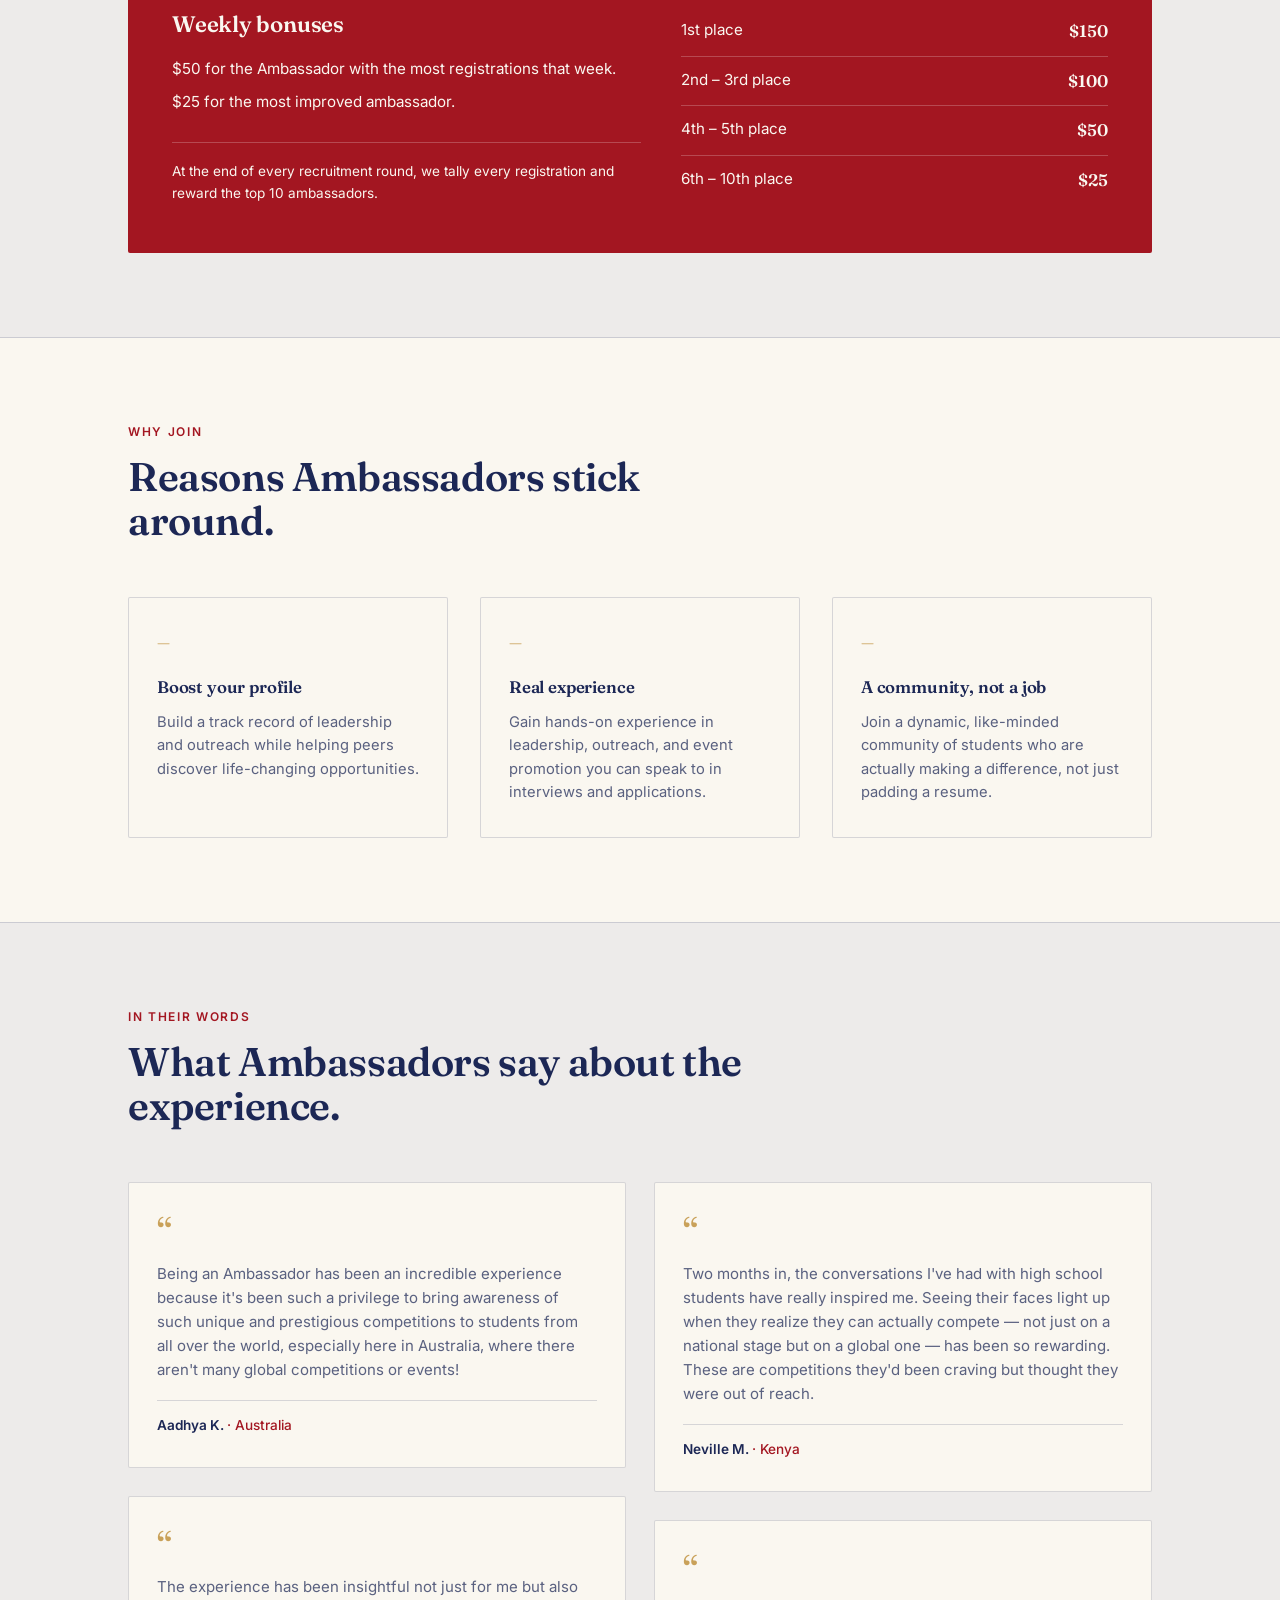
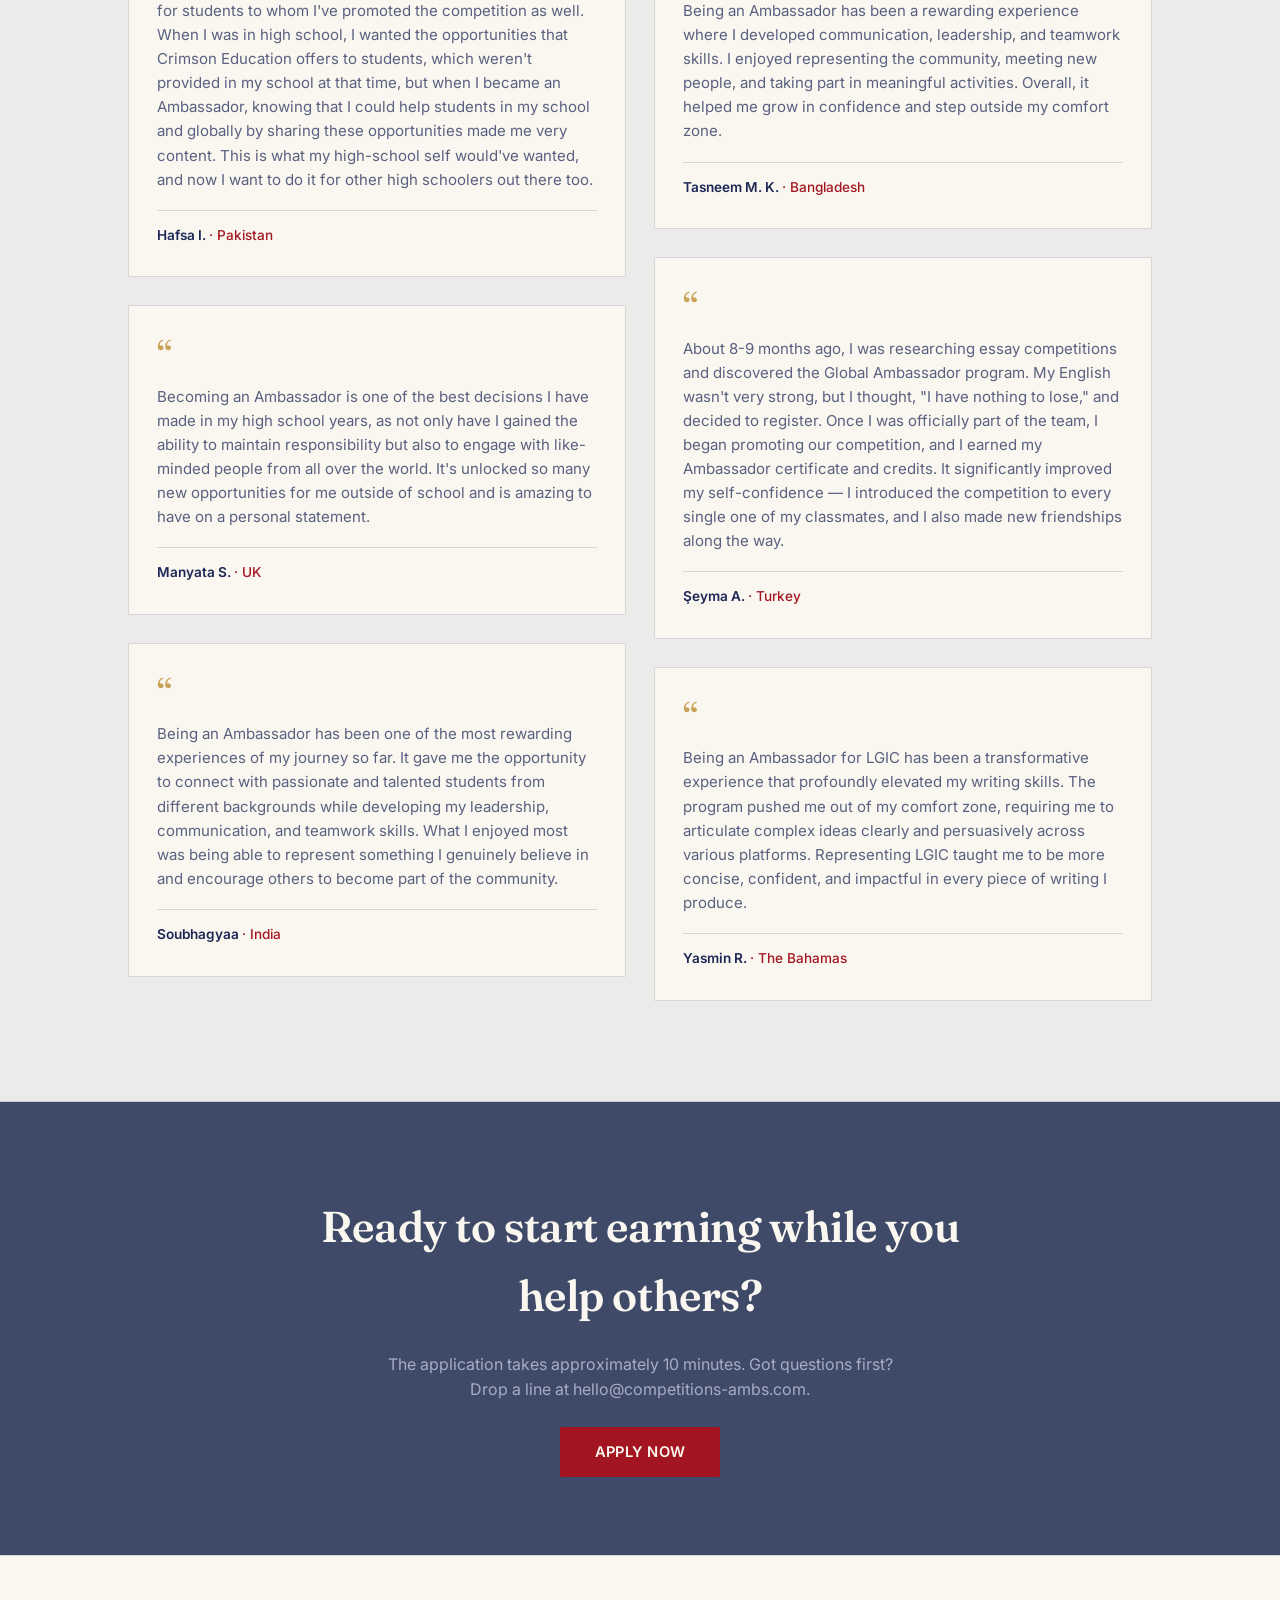
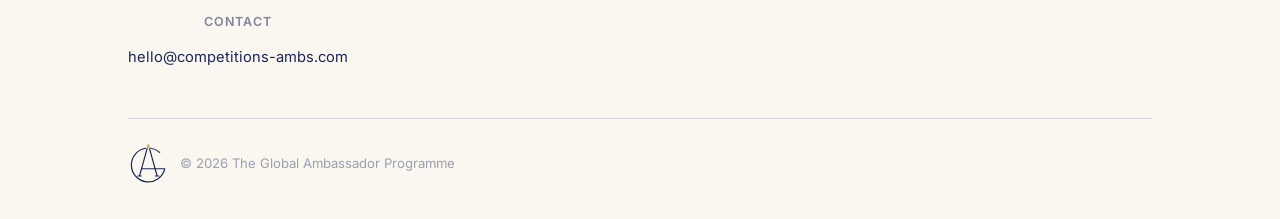
==== commit 6640ac33: "PREVIEW: use Meridian for the closing CTA banner as a bookend to the Midnight hero" ====
--- a/index.html
+++ b/index.html
@@ -187,7 +187,7 @@
   .t-card .attribution span{color:var(--crimson); font-weight:500;}
 
   .cta-banner{
-    background:var(--navy); color:var(--parchment); text-align:center; padding:90px 28px;
+    background:var(--meridian); color:var(--parchment); text-align:center; padding:90px 28px;
   }
   .cta-banner h2{color:var(--parchment); font-size:clamp(1.9rem,4vw,2.7rem); max-width:680px; margin:0 auto 22px;}
   .cta-banner p{color:var(--horizon); max-width:520px; margin:0 auto 36px;}
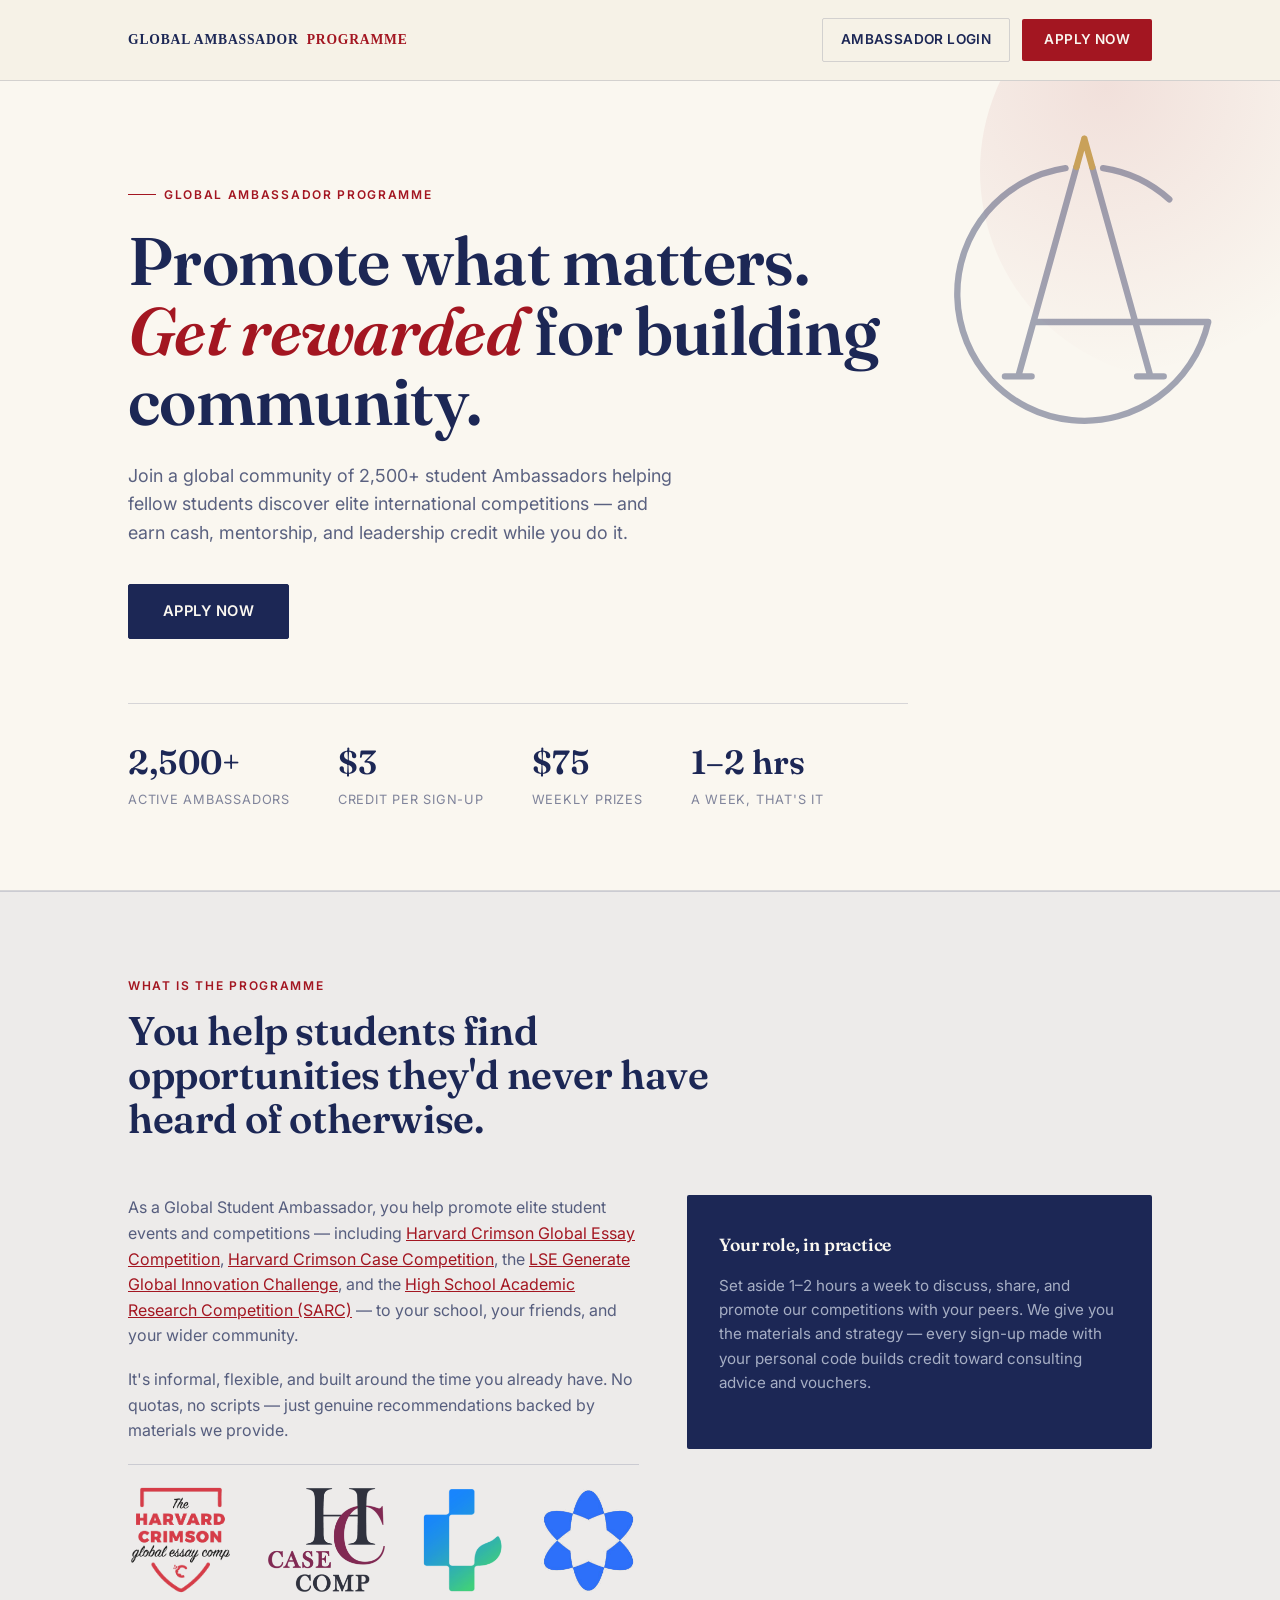
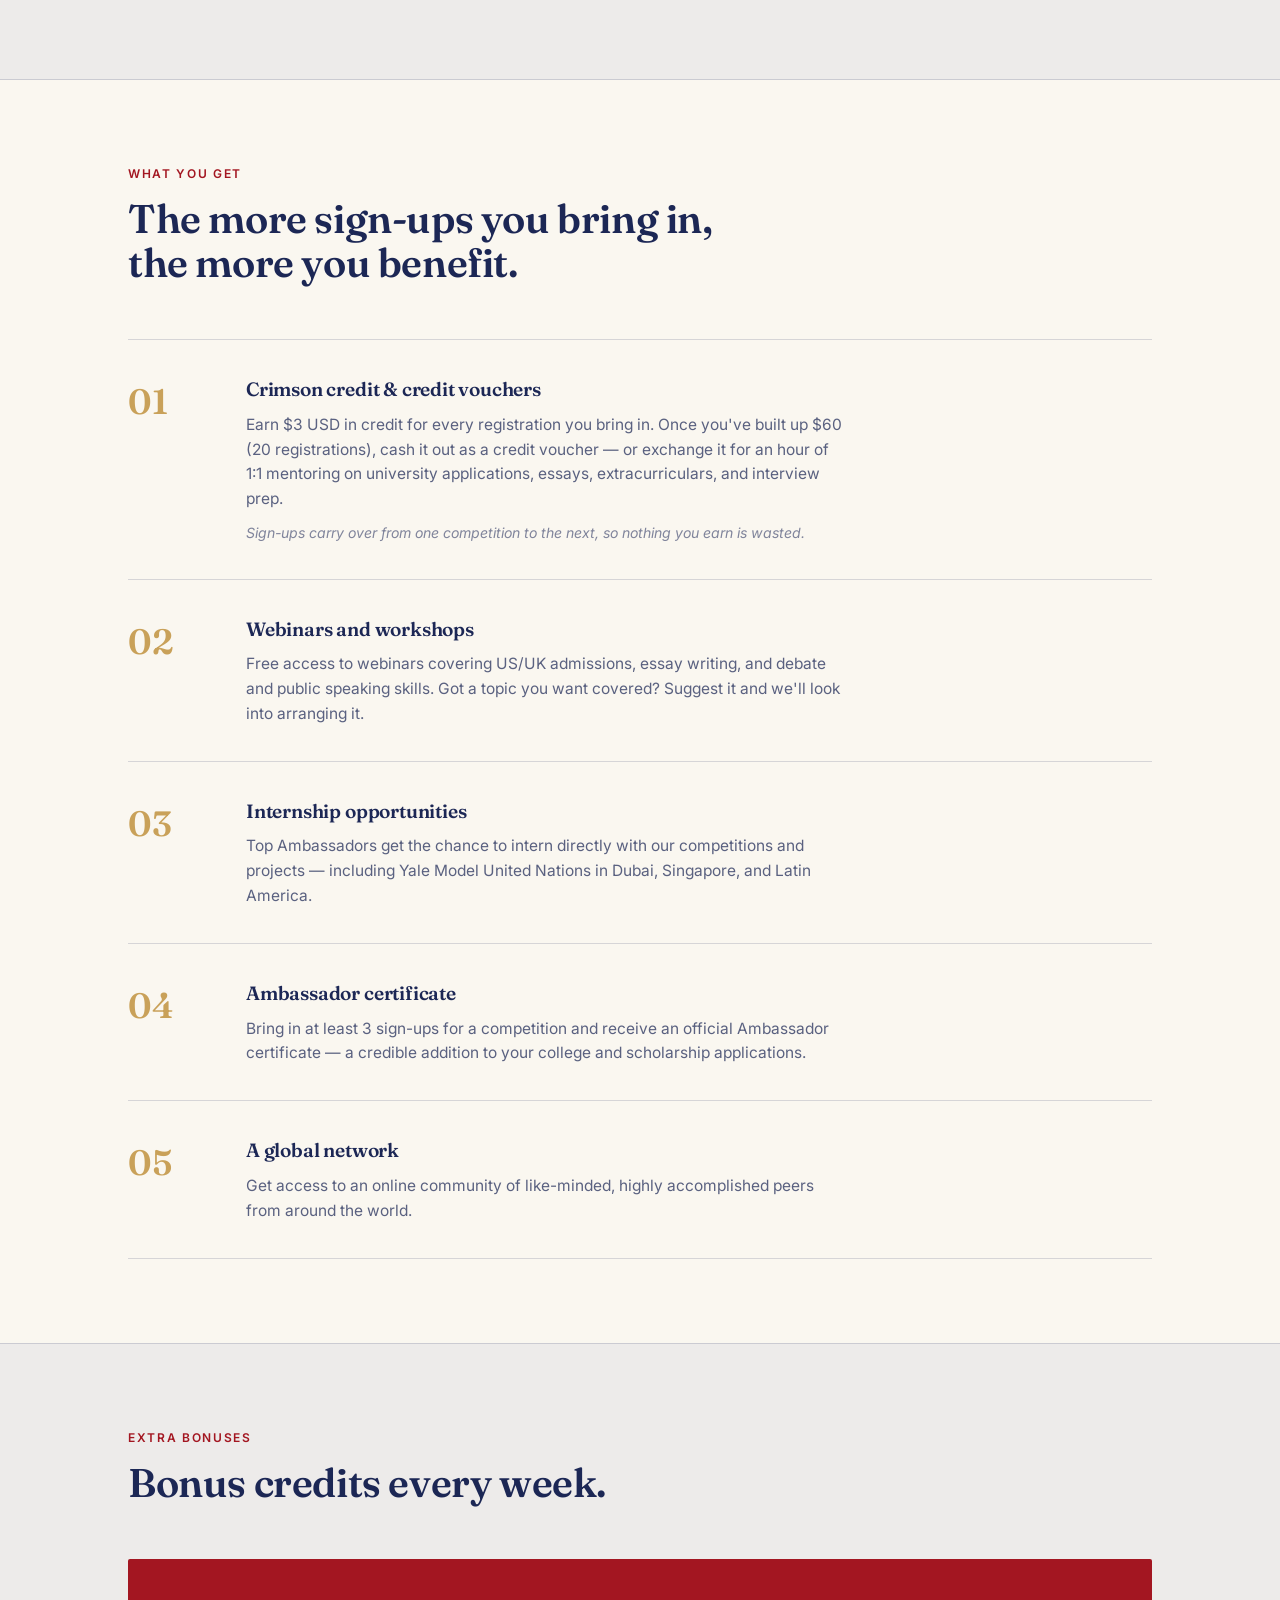
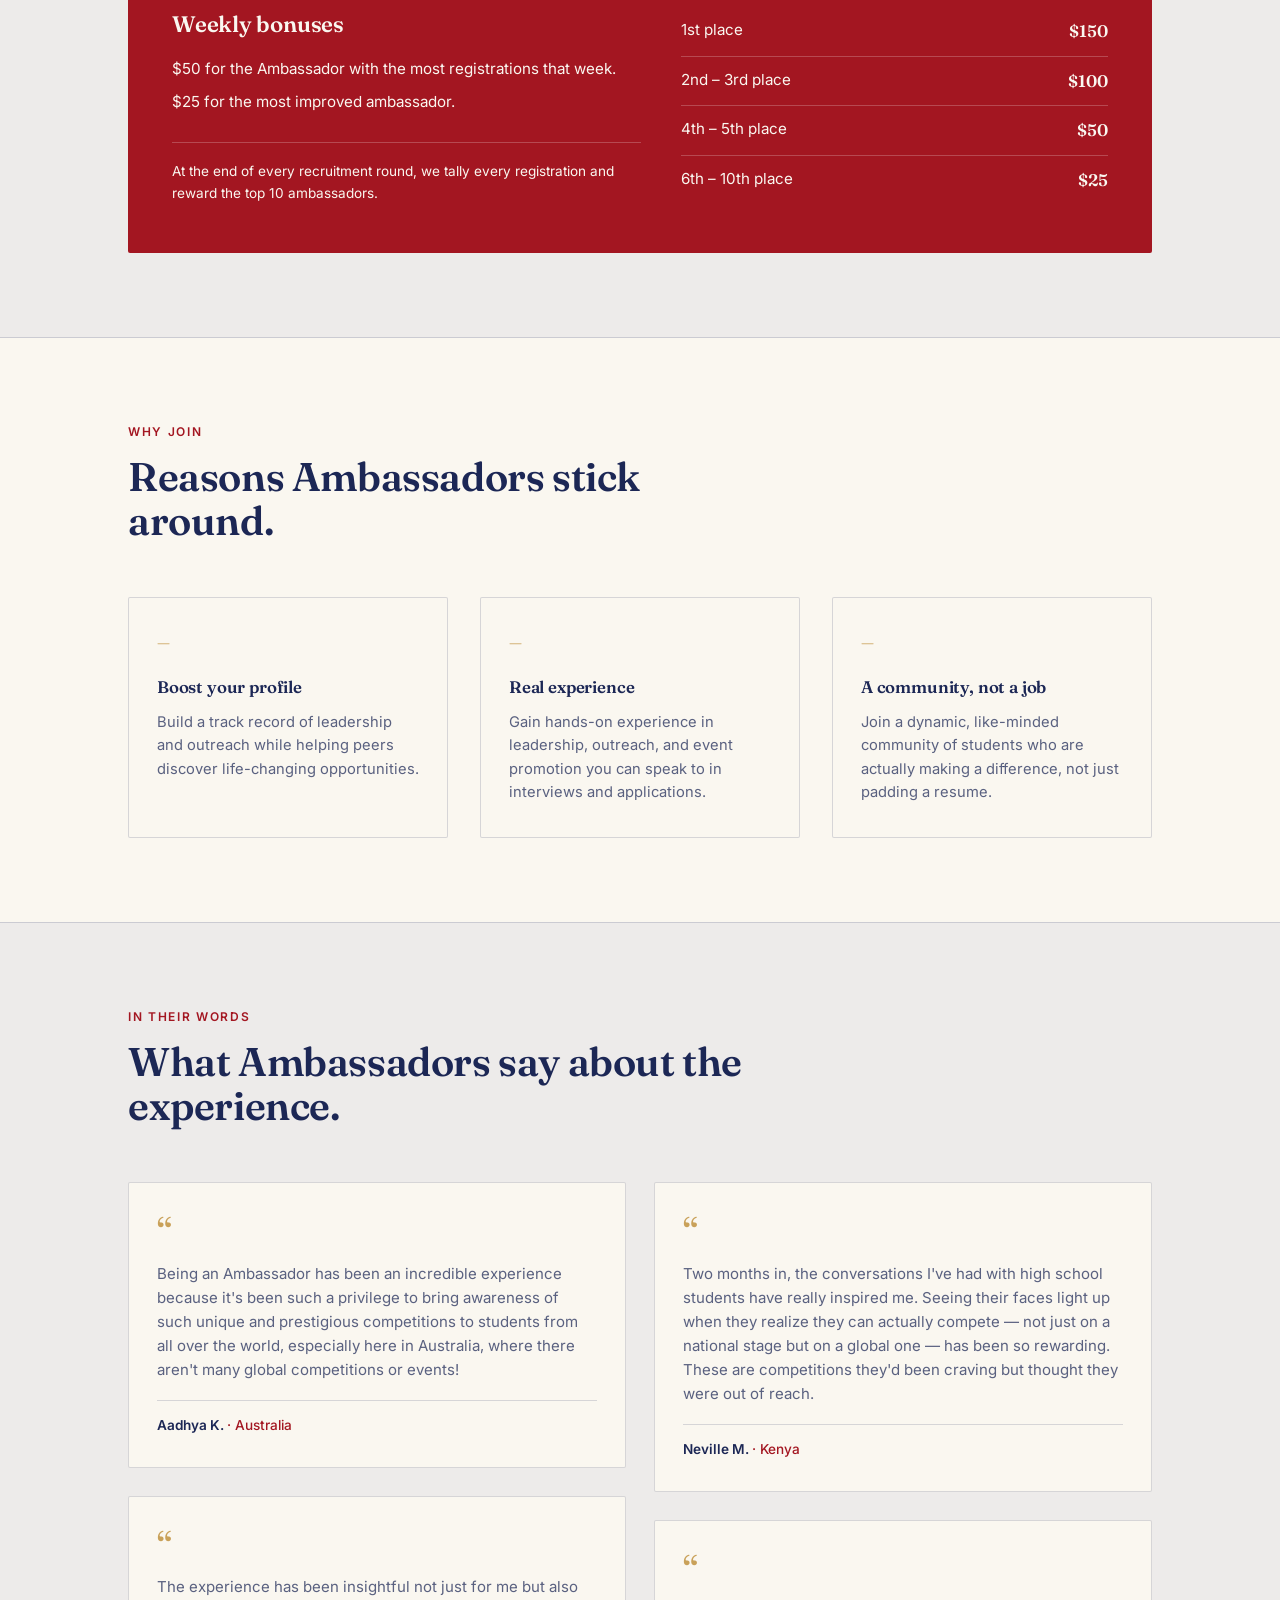
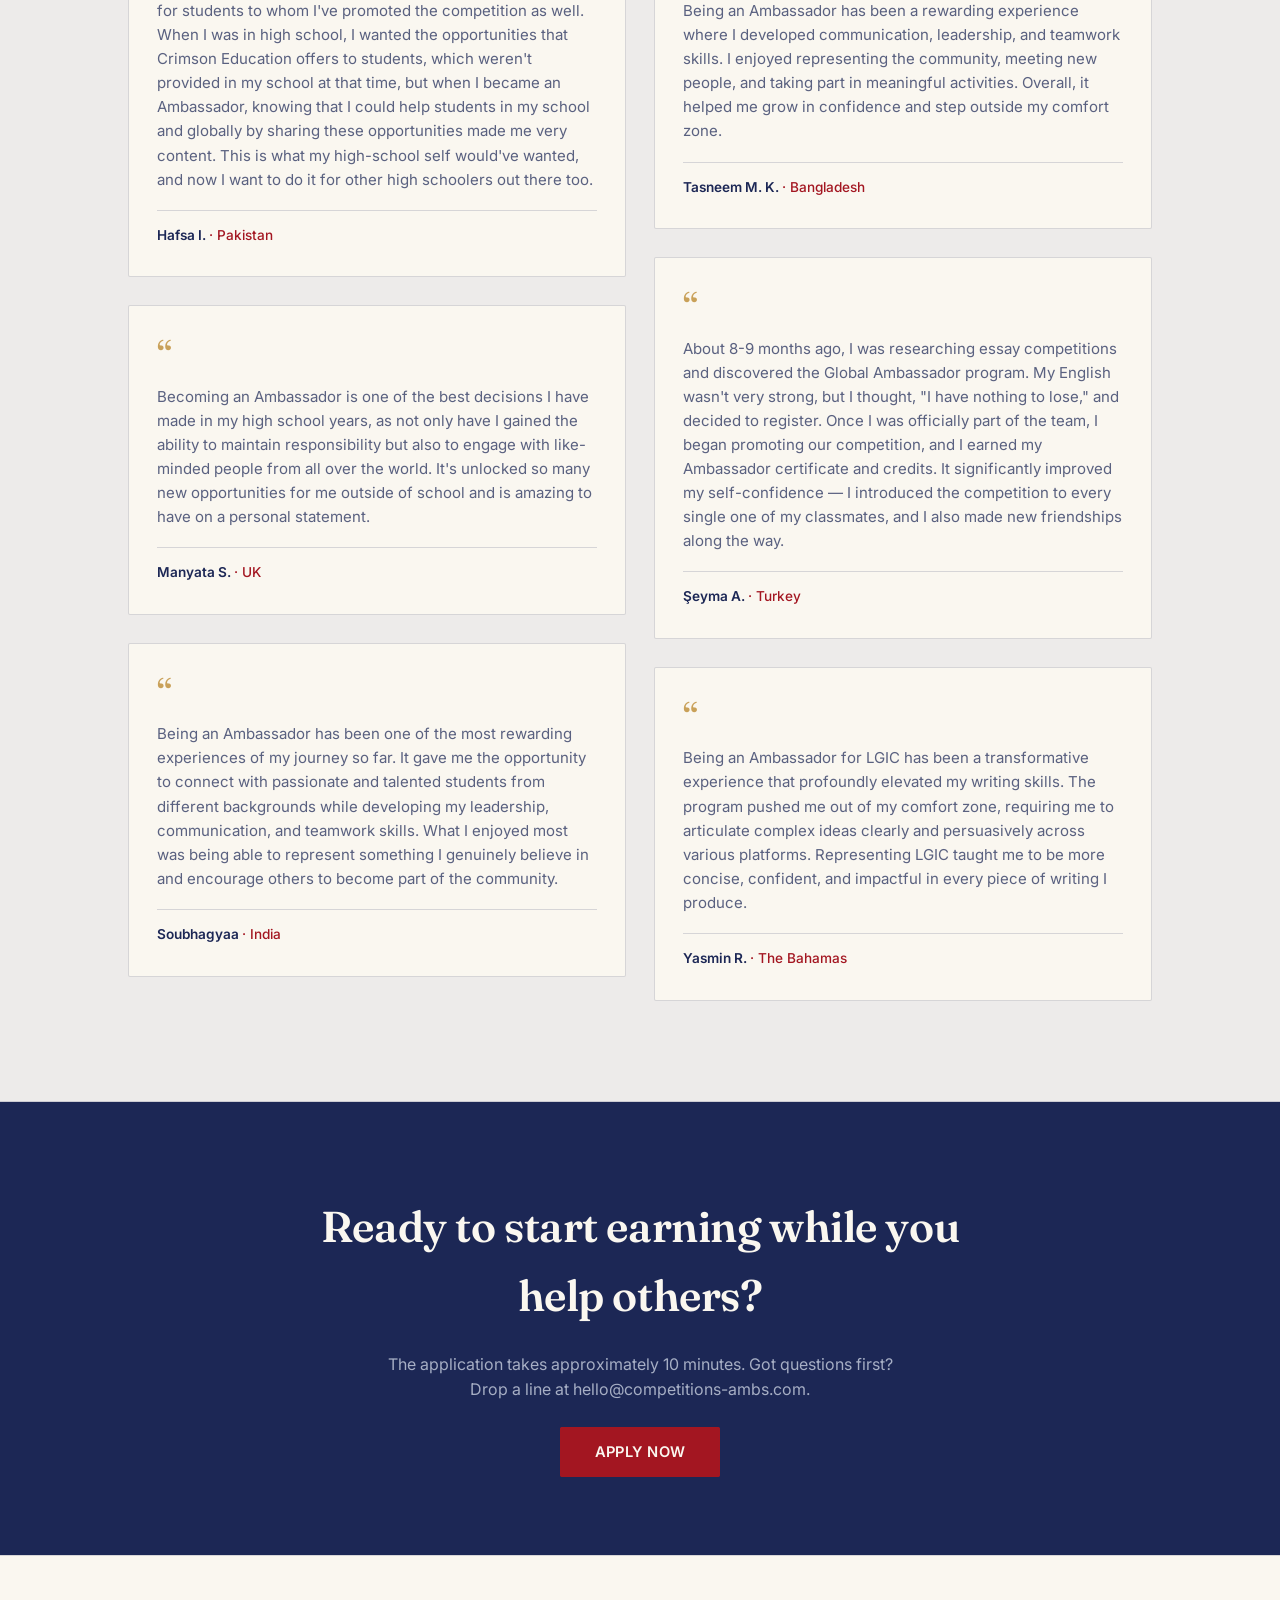
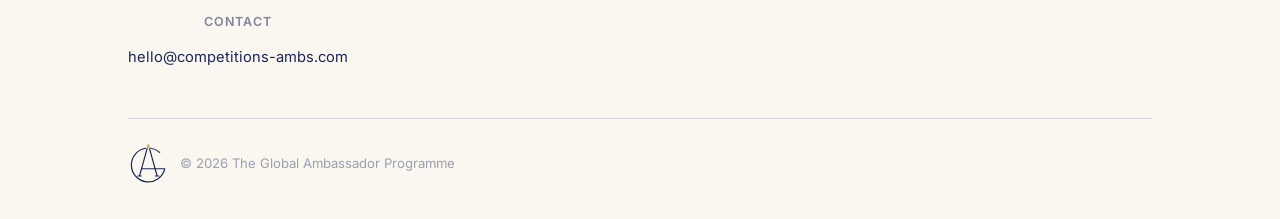
==== commit 4b1fa6d4: "PREVIEW: revert role card and CTA banner back to Midnight, pending final sign-off" ====
--- a/index.html
+++ b/index.html
@@ -110,7 +110,7 @@
   }
   .role-grid p{color:var(--graphite); margin-bottom:18px;}
   .role-card{
-    background:var(--meridian); color:var(--parchment); padding:36px 32px; border-radius:2px;
+    background:var(--navy); color:var(--parchment); padding:36px 32px; border-radius:2px;
   }
   .role-card h3{color:var(--parchment); font-size:1.1rem; margin-bottom:14px;}
   .role-card p{color:var(--horizon); font-size:0.95rem;}
@@ -187,7 +187,7 @@
   .t-card .attribution span{color:var(--crimson); font-weight:500;}
 
   .cta-banner{
-    background:var(--meridian); color:var(--parchment); text-align:center; padding:90px 28px;
+    background:var(--navy); color:var(--parchment); text-align:center; padding:90px 28px;
   }
   .cta-banner h2{color:var(--parchment); font-size:clamp(1.9rem,4vw,2.7rem); max-width:680px; margin:0 auto 22px;}
   .cta-banner p{color:var(--horizon); max-width:520px; margin:0 auto 36px;}
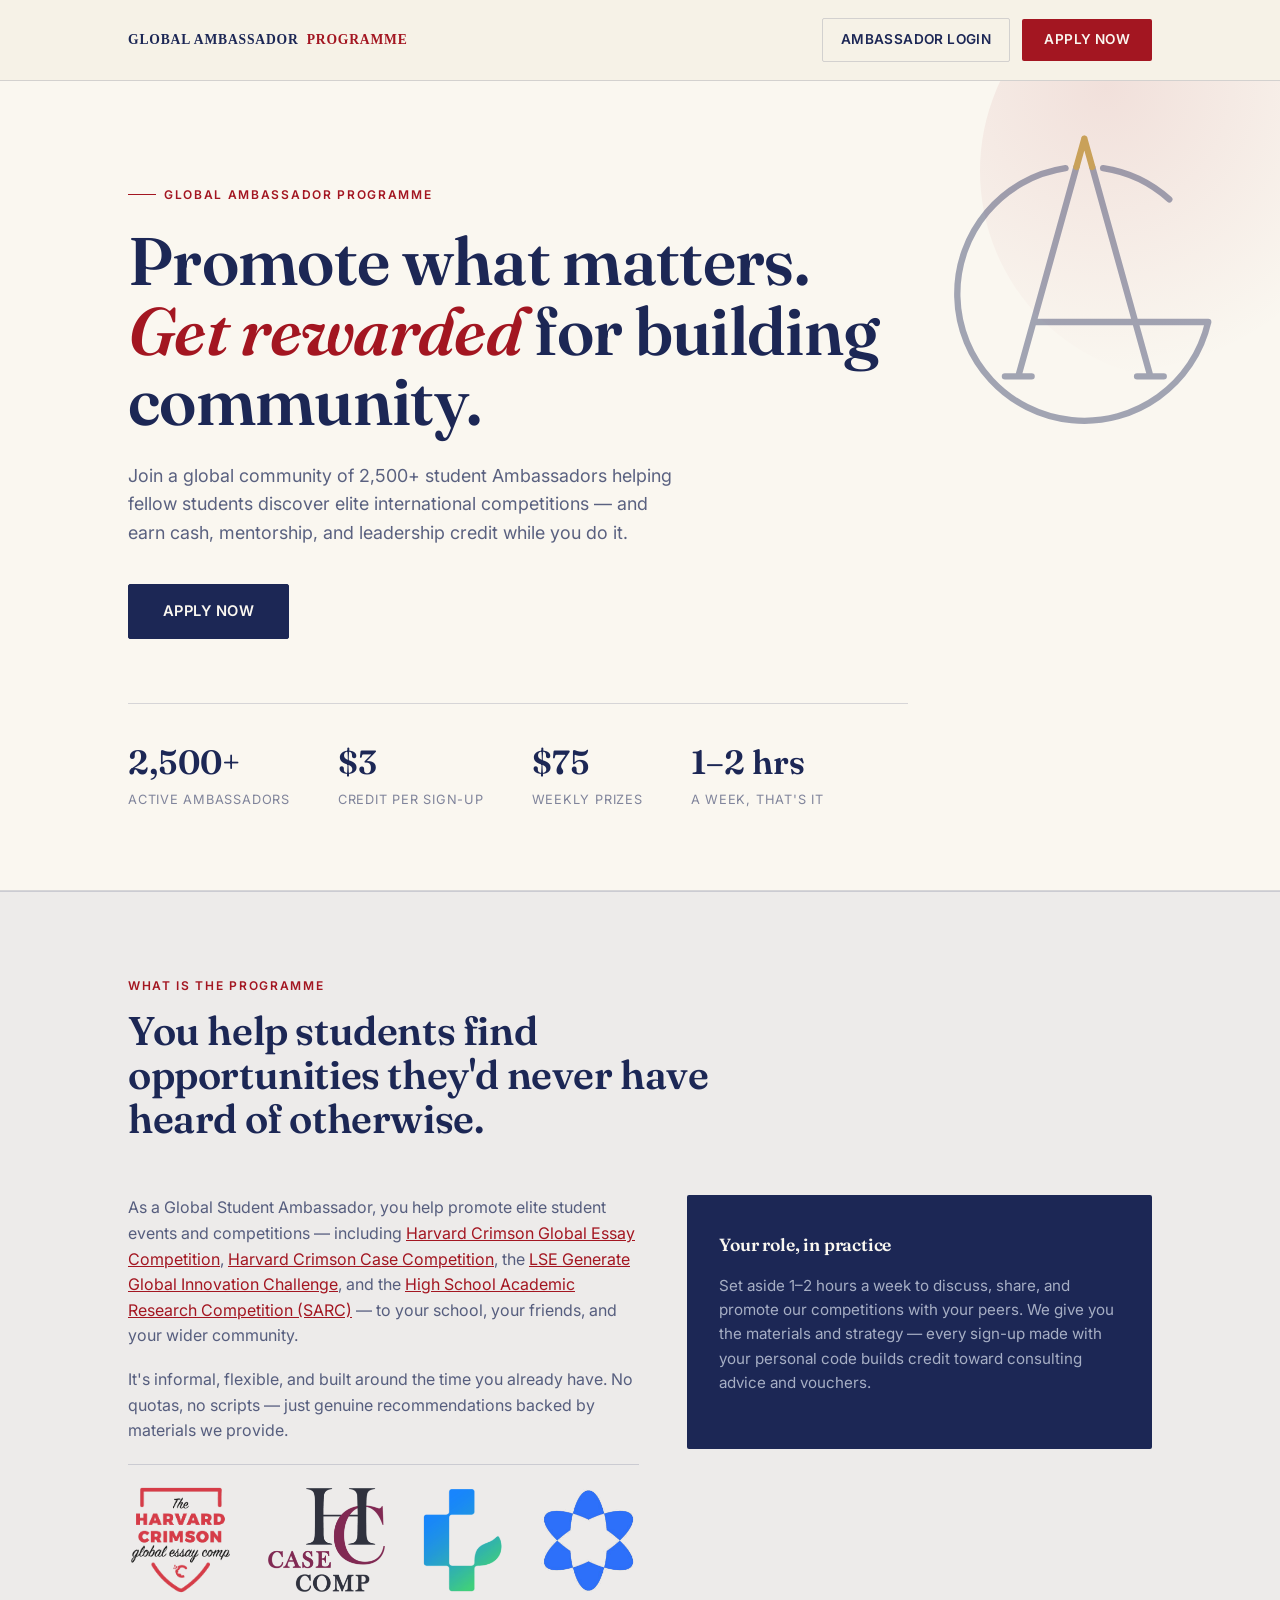
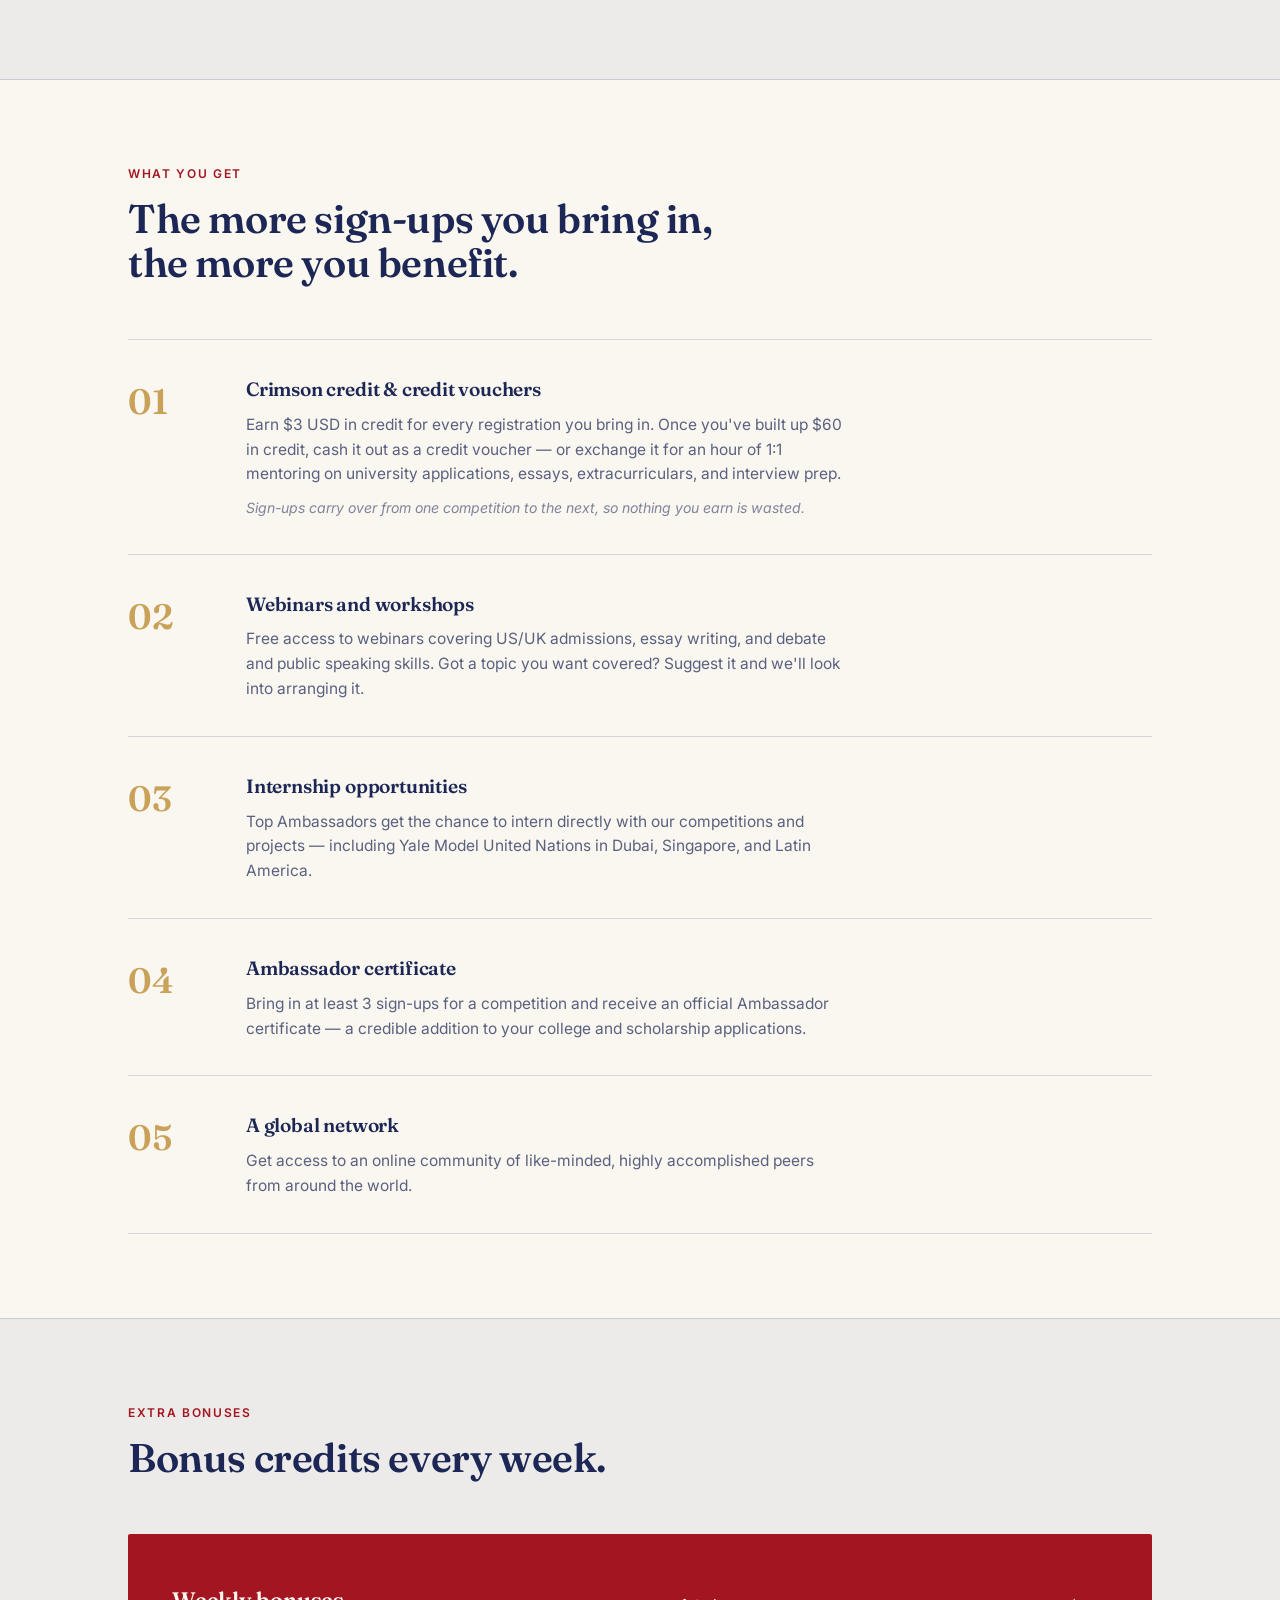
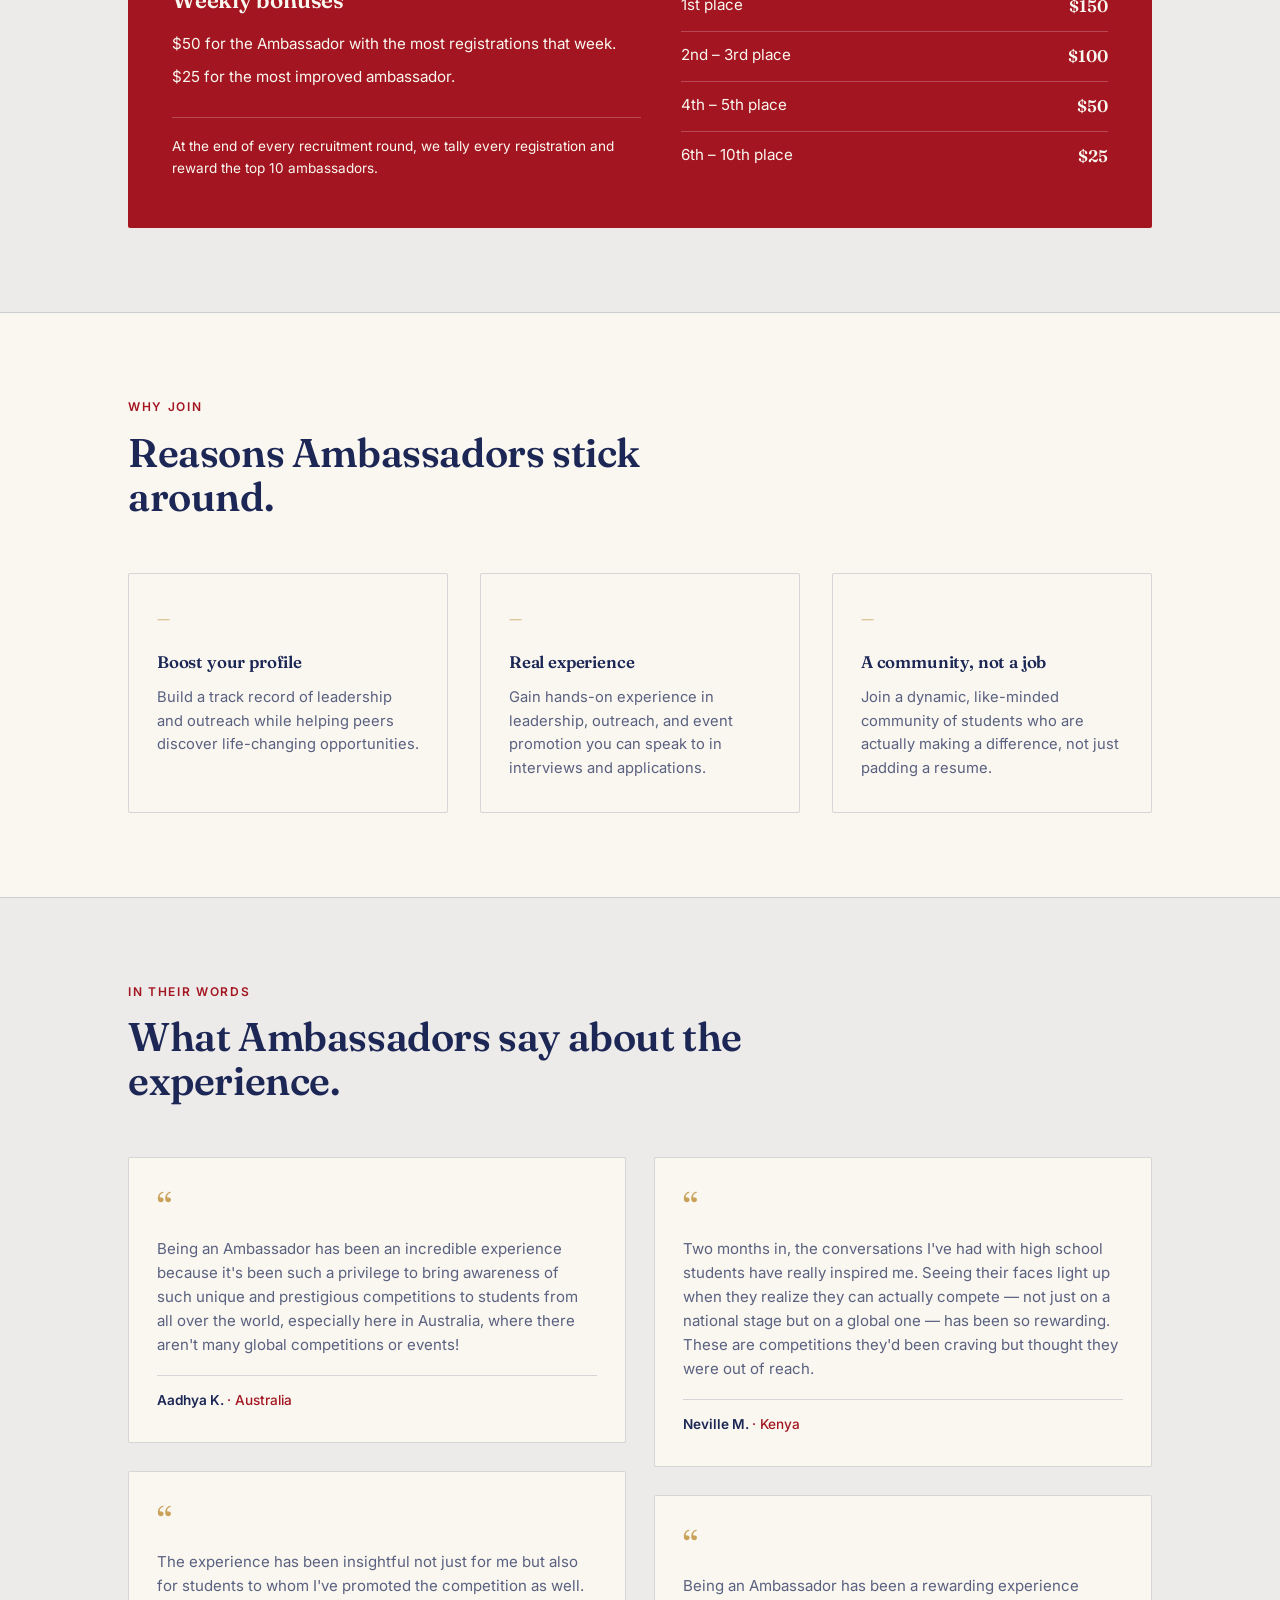
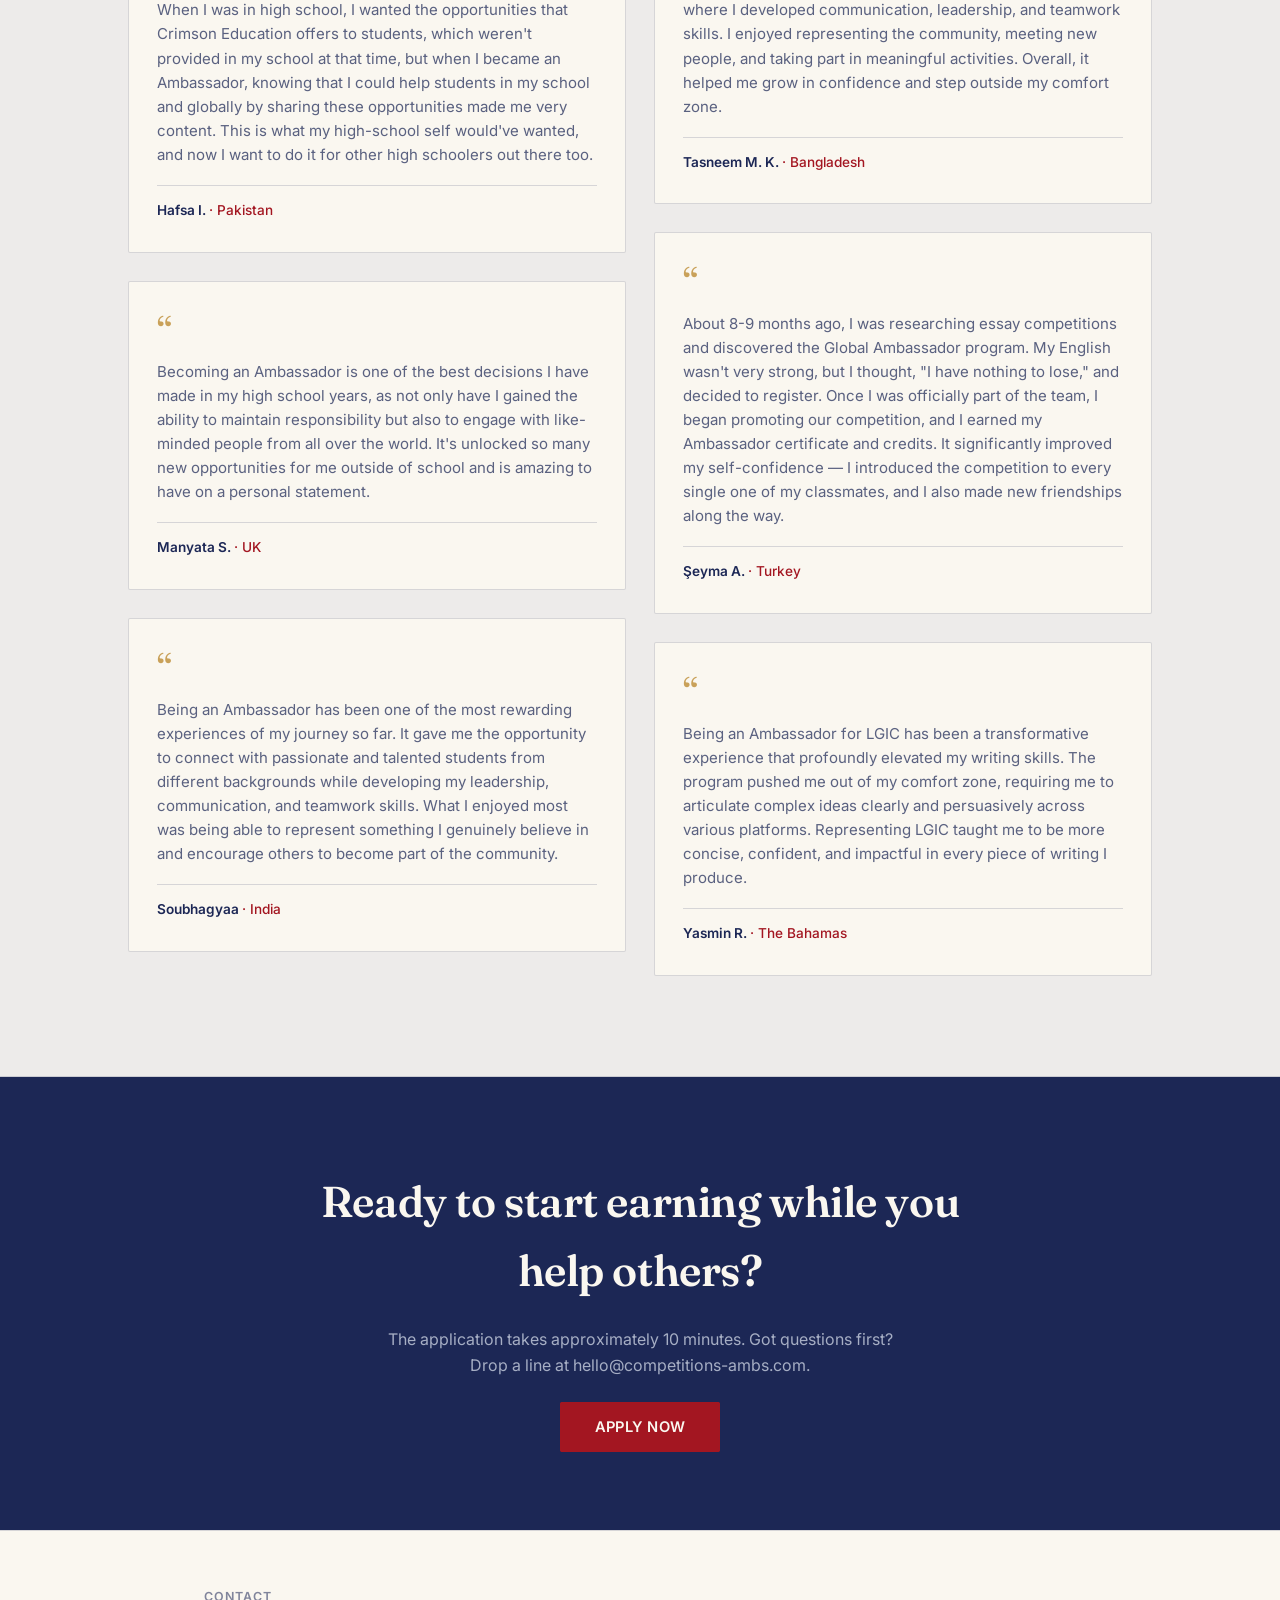
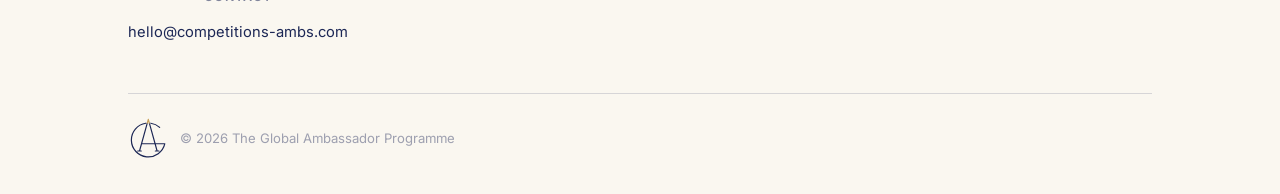
==== commit 8814ac98: "Measure HCGCC cash-out progress in dollars ($60), not sign-ups Cash-out is $60 in credit whether sig" ====
--- a/index.html
+++ b/index.html
@@ -312,7 +312,7 @@
         <div class="mark">01</div>
         <div>
           <h3>Crimson credit & credit vouchers</h3>
-          <p>Earn $3 USD in credit for every registration you bring in. Once you've built up $60 (20 registrations), cash it out as a credit voucher — or exchange it for an hour of 1:1 mentoring on university applications, essays, extracurriculars, and interview prep.</p>
+          <p>Earn $3 USD in credit for every registration you bring in. Once you've built up $60 in credit, cash it out as a credit voucher — or exchange it for an hour of 1:1 mentoring on university applications, essays, extracurriculars, and interview prep.</p>
           <div class="sub">Sign-ups carry over from one competition to the next, so nothing you earn is wasted.</div>
         </div>
       </div>
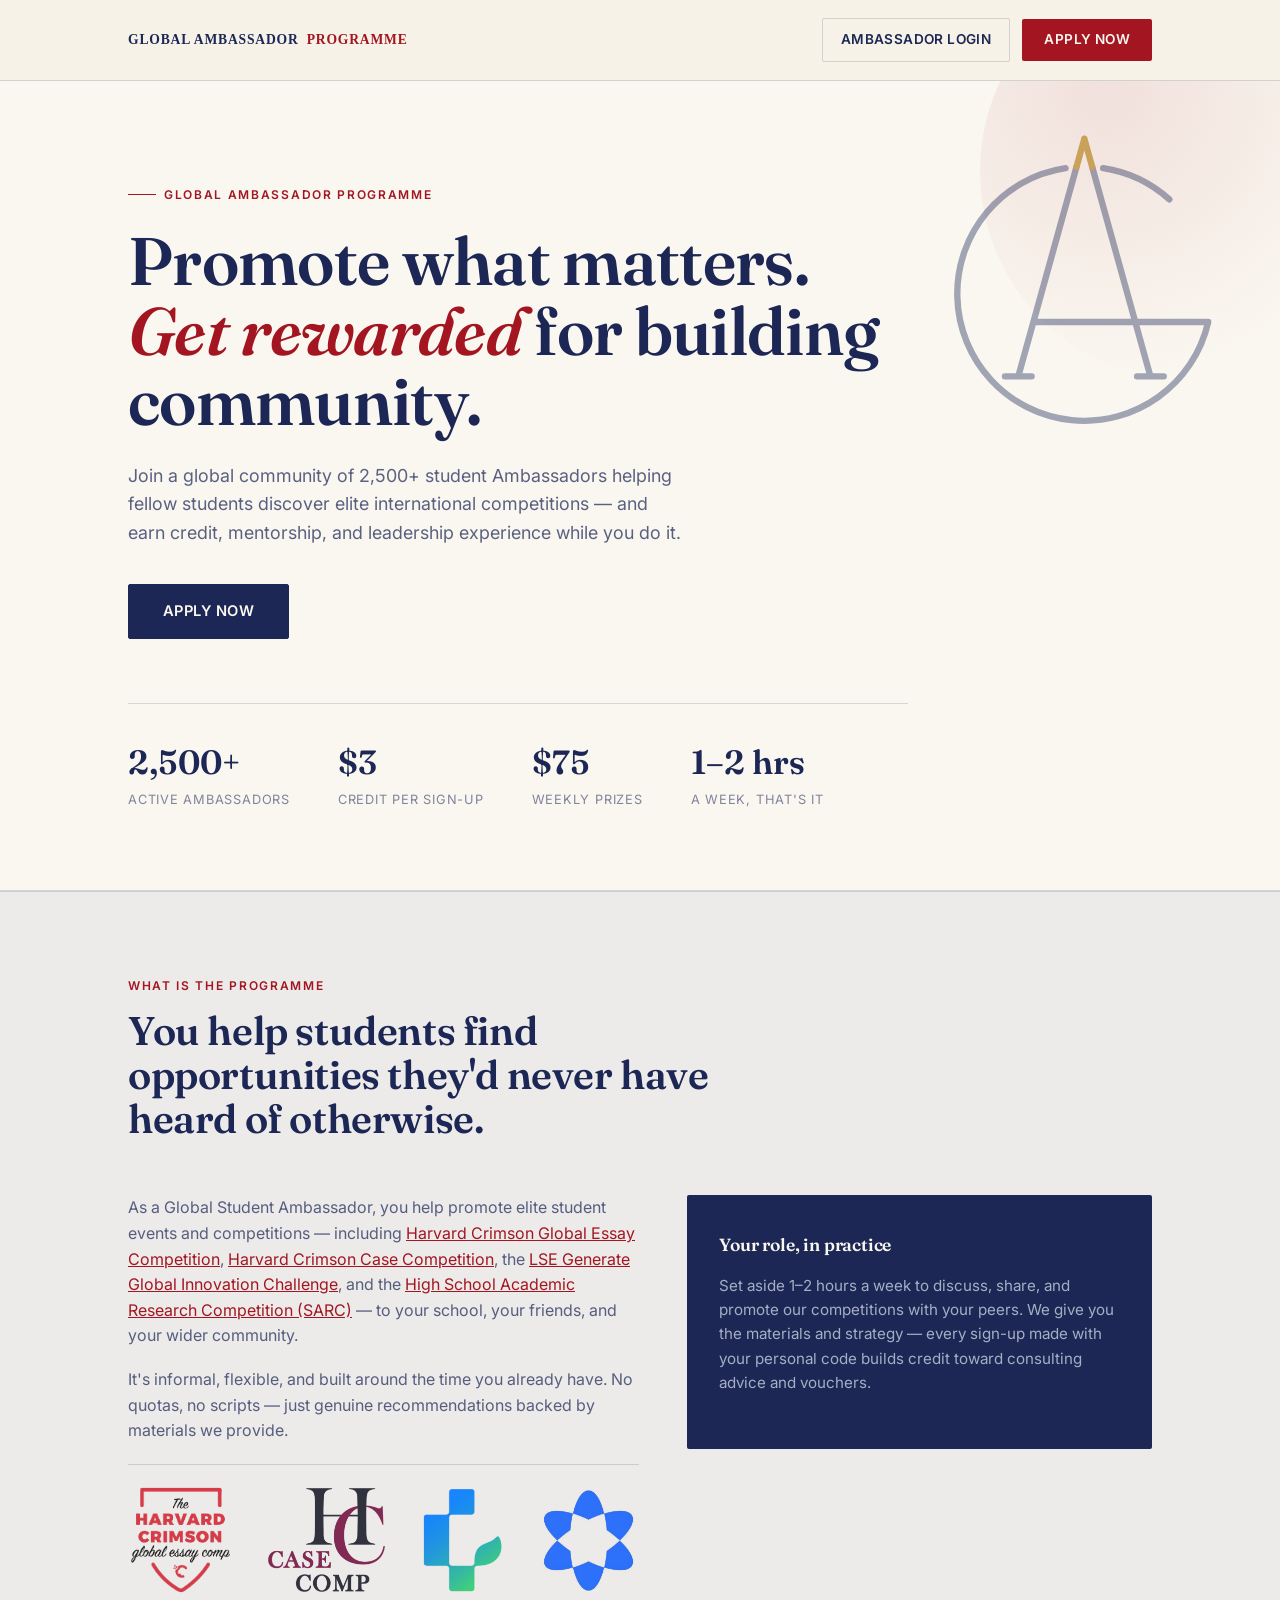
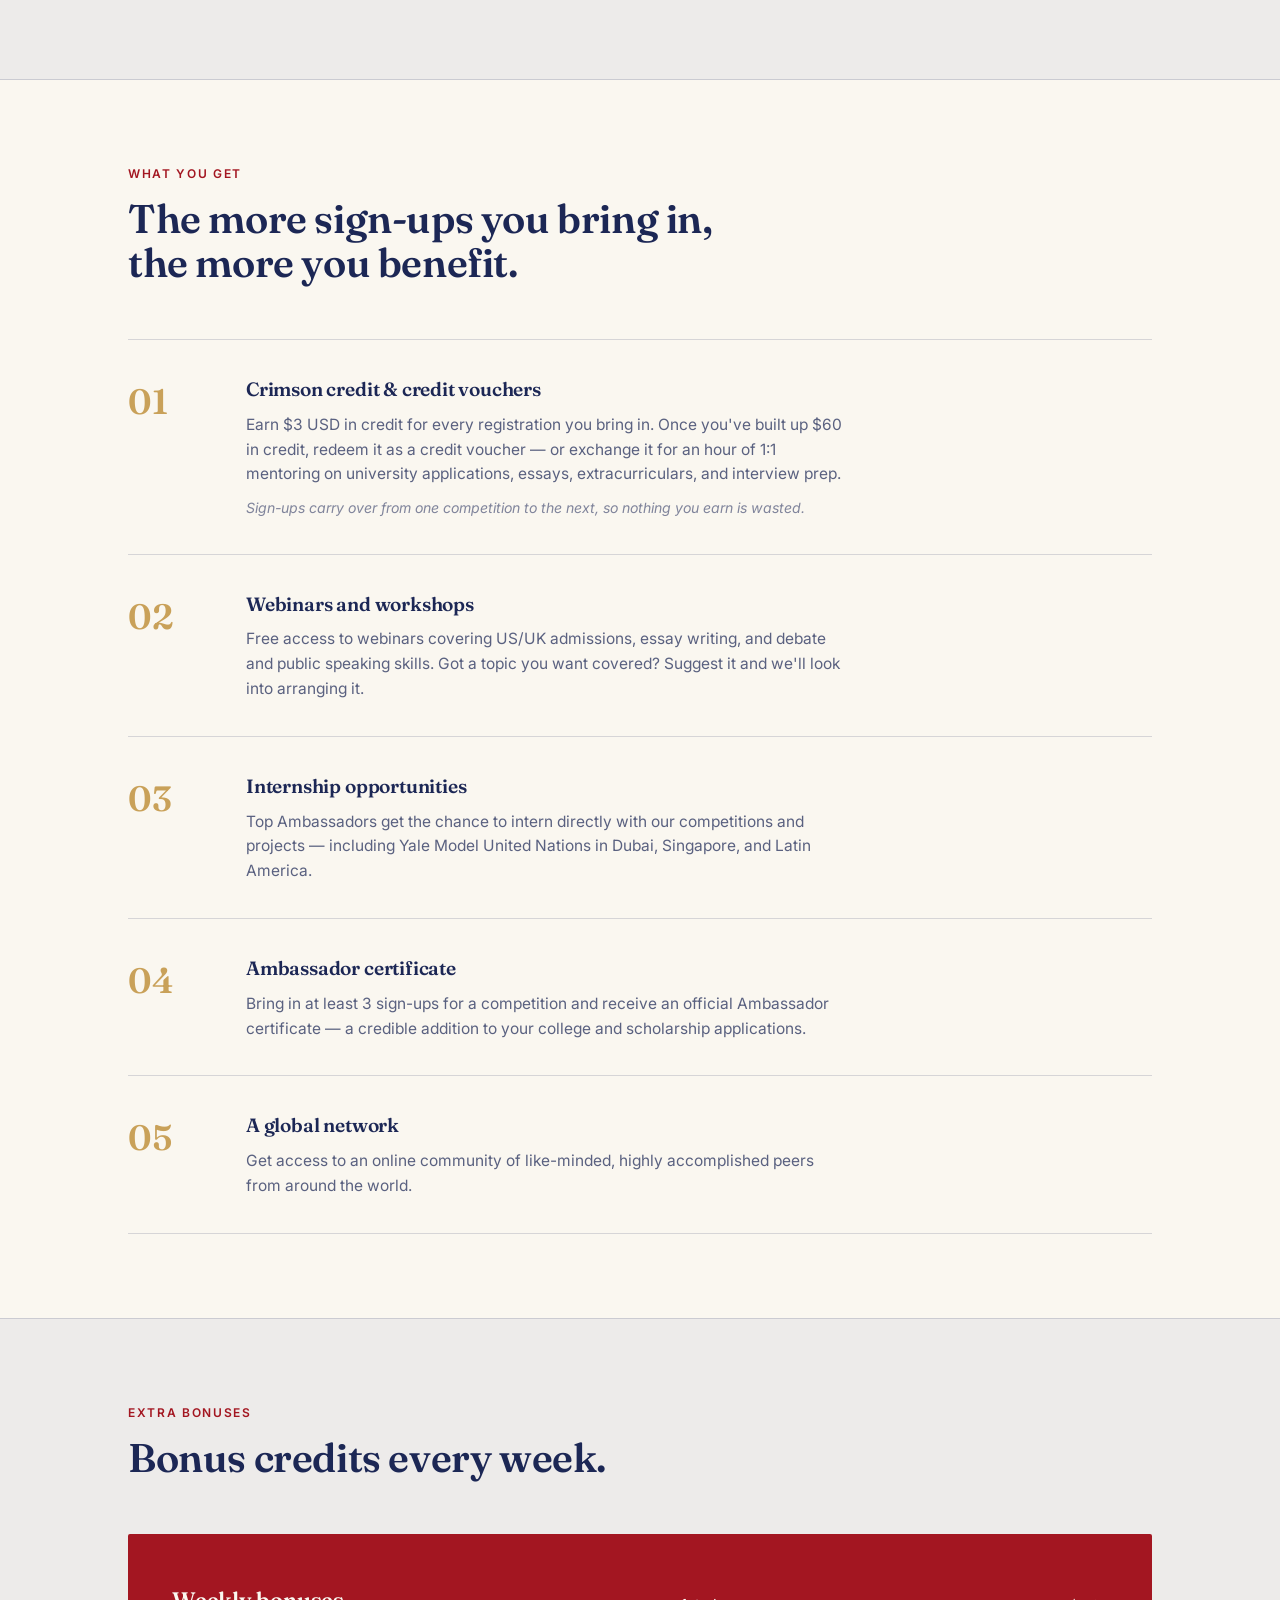
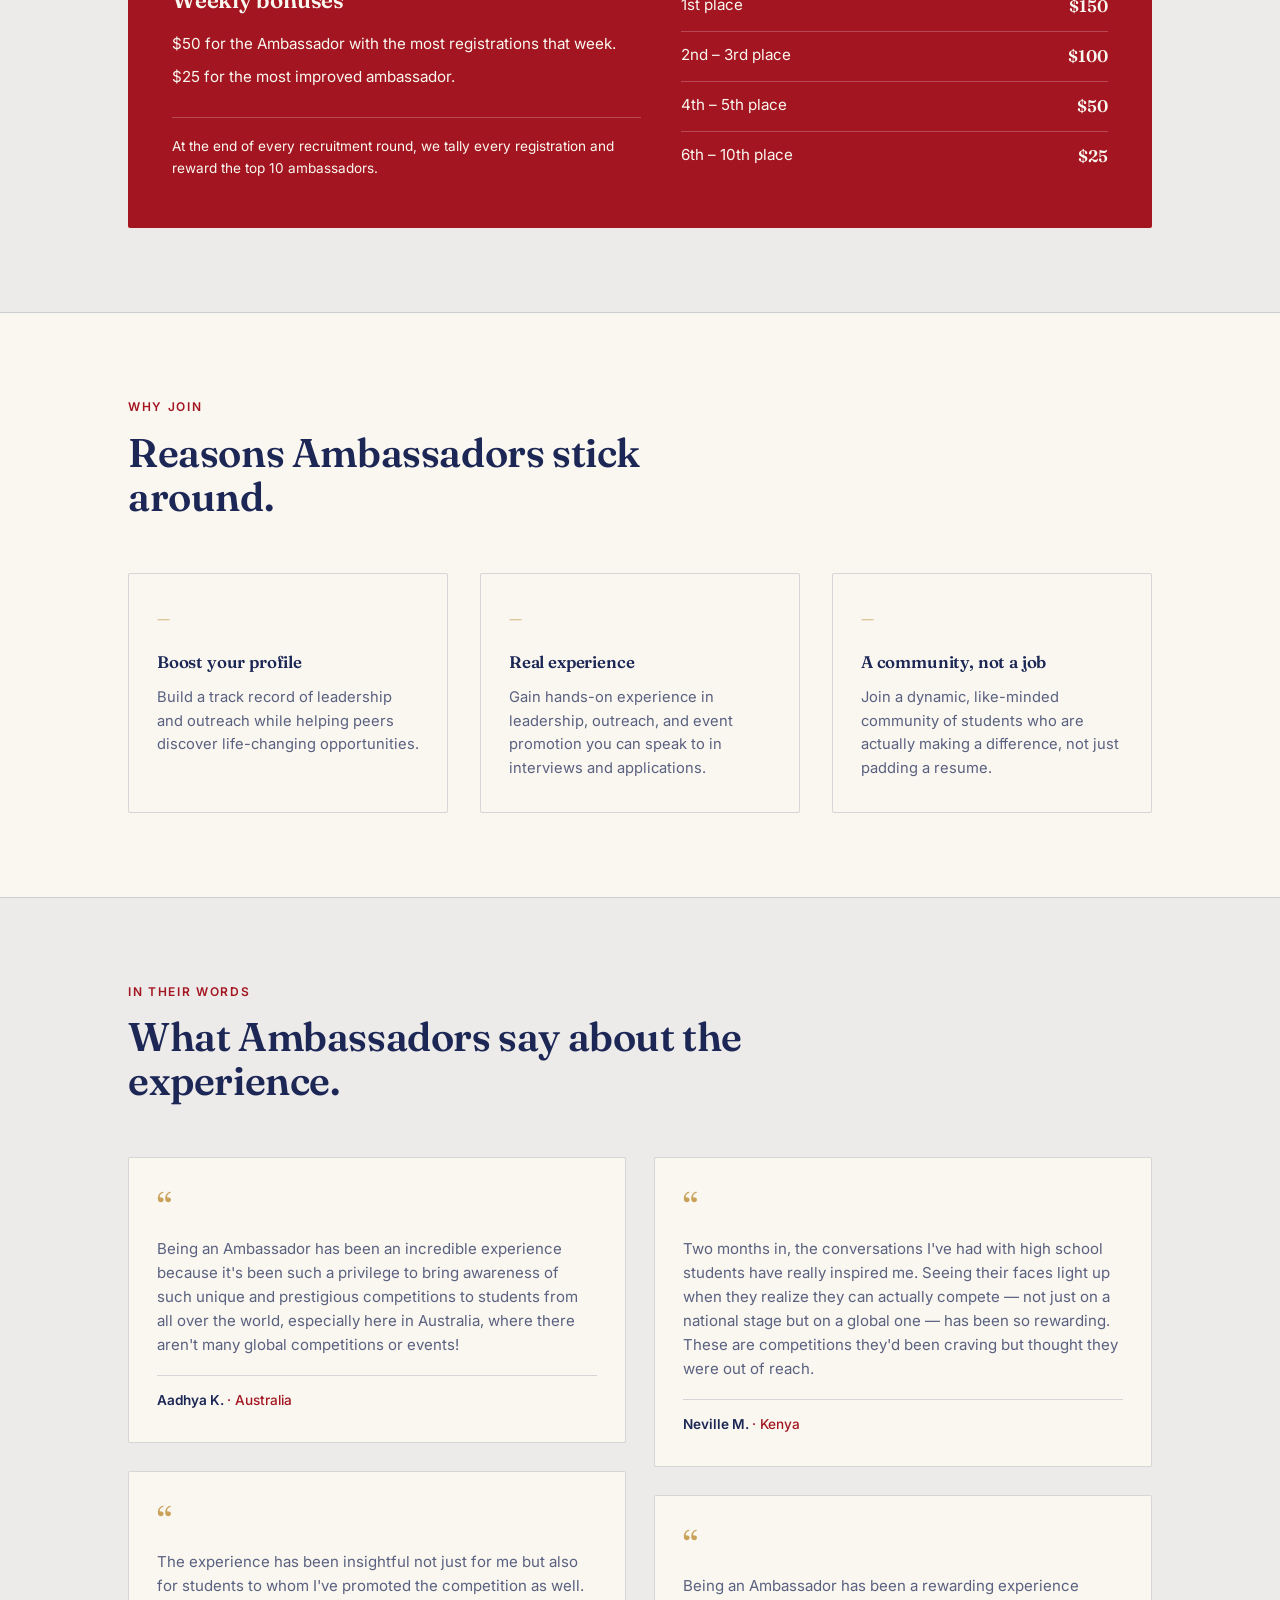
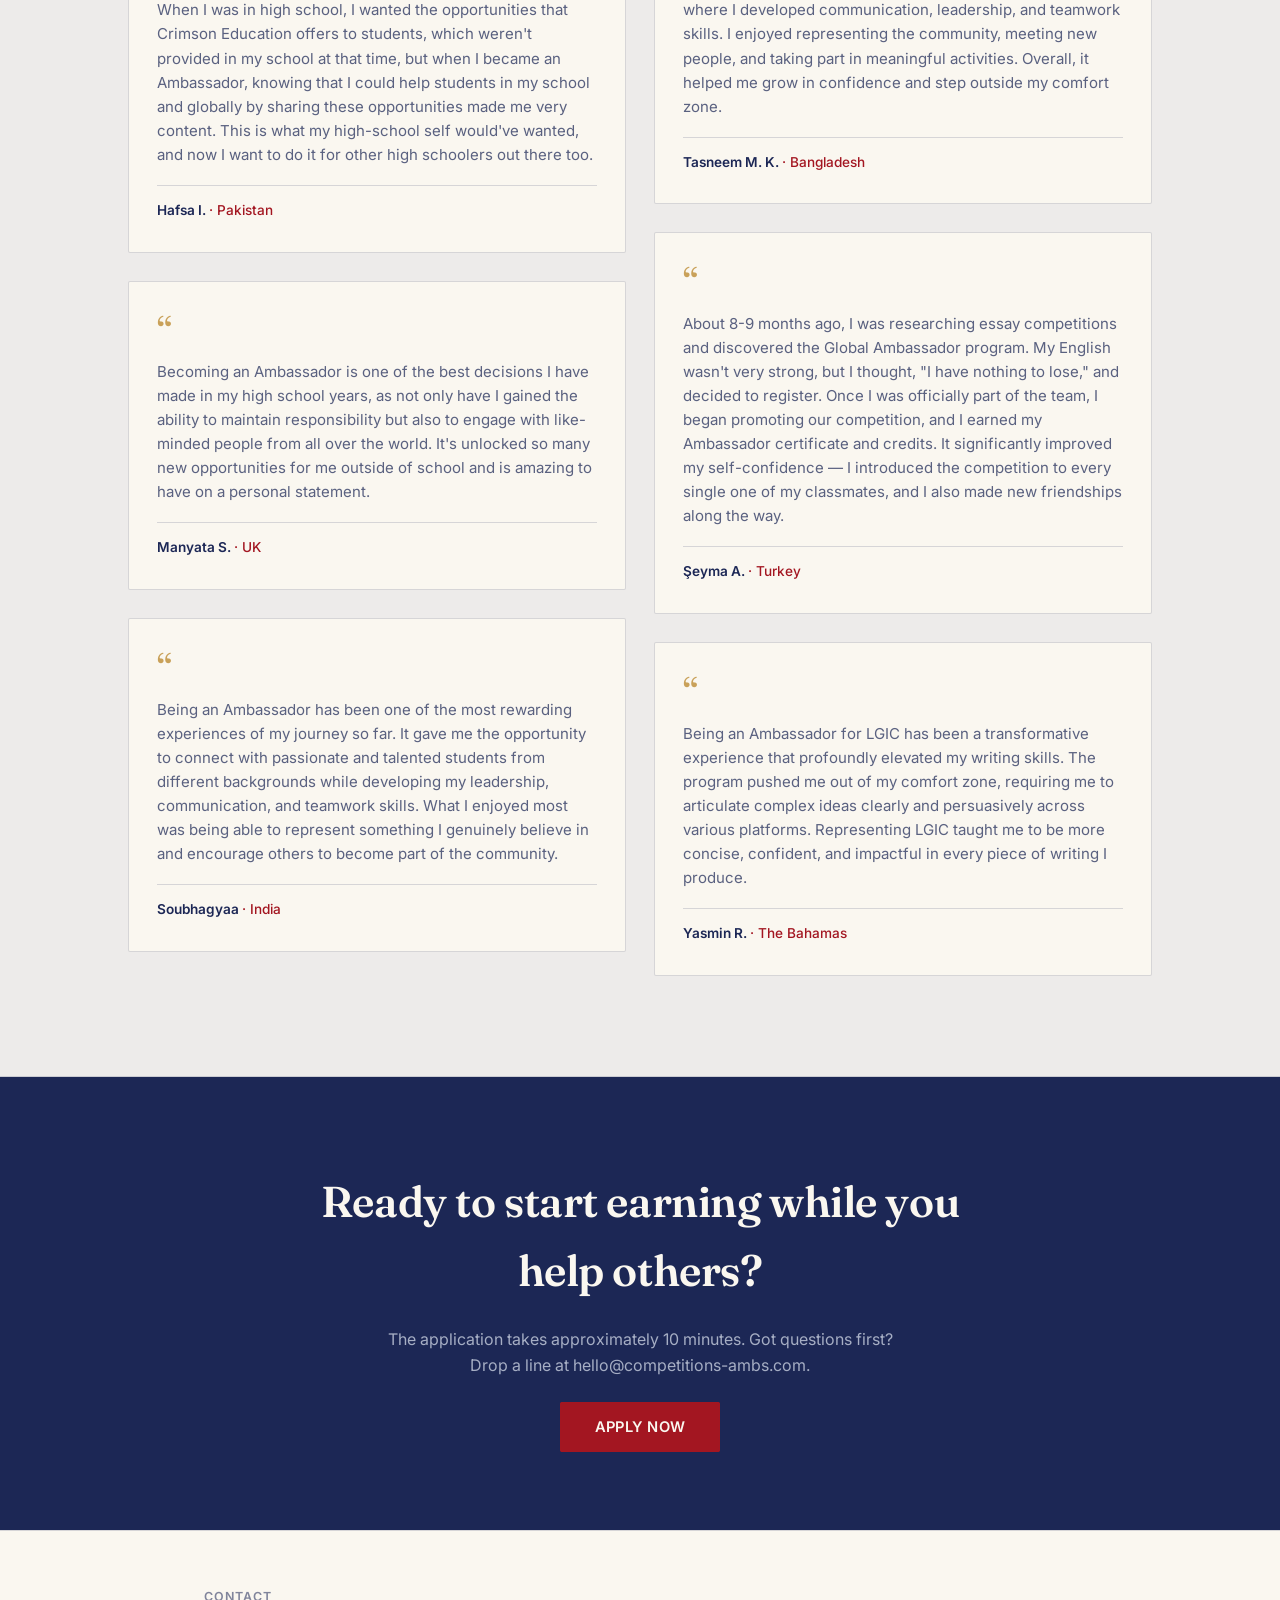
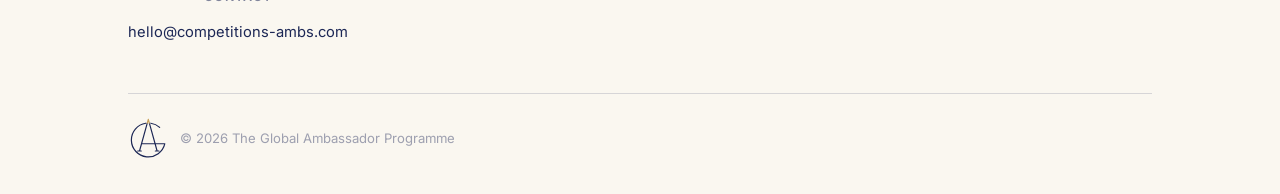
==== commit 5f52aeef: "Replace "cash"/"cash out" wording with redeem wording Avoids implying bank transfers are possible: c" ====
--- a/index.html
+++ b/index.html
@@ -5,14 +5,14 @@
 <meta name="viewport" content="width=device-width, initial-scale=1.0">
 <title>Global Ambassador Programme</title>
 <link rel="icon" type="image/svg+xml" href="data:image/svg+xml,%3Csvg xmlns='http://www.w3.org/2000/svg' viewBox='0 0 100 100'%3E%3Ccircle cx='50' cy='50' r='42' fill='none' stroke='%231c2755' stroke-width='9'/%3E%3Cline x1='9' y1='60' x2='91' y2='60' stroke='%231c2755' stroke-width='9' stroke-linecap='round'/%3E%3C/svg%3E">
-<meta name="description" content="Join the Global Ambassador Programme: promote elite international student competitions to your school and community, and earn cash credit, mentoring, and leadership experience.">
+<meta name="description" content="Join the Global Ambassador Programme: promote elite international student competitions to your school and community, and earn credit, mentoring, and leadership experience.">
 <meta property="og:type" content="website">
 <meta property="og:title" content="Global Ambassador Programme">
-<meta property="og:description" content="Promote elite international student competitions to your community and earn cash credit, mentoring, and leadership experience.">
+<meta property="og:description" content="Promote elite international student competitions to your community and earn credit, mentoring, and leadership experience.">
 <meta property="og:url" content="https://www.competitions-ambs.com/">
 <meta name="twitter:card" content="summary">
 <meta name="twitter:title" content="Global Ambassador Programme">
-<meta name="twitter:description" content="Promote elite international student competitions to your community and earn cash credit, mentoring, and leadership experience.">
+<meta name="twitter:description" content="Promote elite international student competitions to your community and earn credit, mentoring, and leadership experience.">
 <link rel="preconnect" href="https://fonts.googleapis.com">
 <link rel="preconnect" href="https://fonts.gstatic.com" crossorigin>
 <link rel="stylesheet" href="https://fonts.googleapis.com/css2?family=Fraunces:opsz,wght@9..144,400;9..144,500;9..144,600;9..144,700&family=Inter:wght@400;500;600;700&display=swap">
@@ -255,7 +255,7 @@
   <div class="wrap" style="position:relative;z-index:1;">
     <span class="eyebrow">Global Ambassador Programme</span>
     <h1>Promote what matters. <em>Get rewarded</em> for building community.</h1>
-    <p class="lede">Join a global community of 2,500+ student Ambassadors helping fellow students discover elite international competitions — and earn cash, mentorship, and leadership credit while you do it.</p>
+    <p class="lede">Join a global community of 2,500+ student Ambassadors helping fellow students discover elite international competitions — and earn credit, mentorship, and leadership experience while you do it.</p>
     <div class="hero-actions">
       <a class="btn-primary" href="https://form.typeform.com/to/Mgpstxtp" target="_blank" rel="noopener">Apply Now</a>
     </div>
@@ -312,7 +312,7 @@
         <div class="mark">01</div>
         <div>
           <h3>Crimson credit & credit vouchers</h3>
-          <p>Earn $3 USD in credit for every registration you bring in. Once you've built up $60 in credit, cash it out as a credit voucher — or exchange it for an hour of 1:1 mentoring on university applications, essays, extracurriculars, and interview prep.</p>
+          <p>Earn $3 USD in credit for every registration you bring in. Once you've built up $60 in credit, redeem it as a credit voucher — or exchange it for an hour of 1:1 mentoring on university applications, essays, extracurriculars, and interview prep.</p>
           <div class="sub">Sign-ups carry over from one competition to the next, so nothing you earn is wasted.</div>
         </div>
       </div>
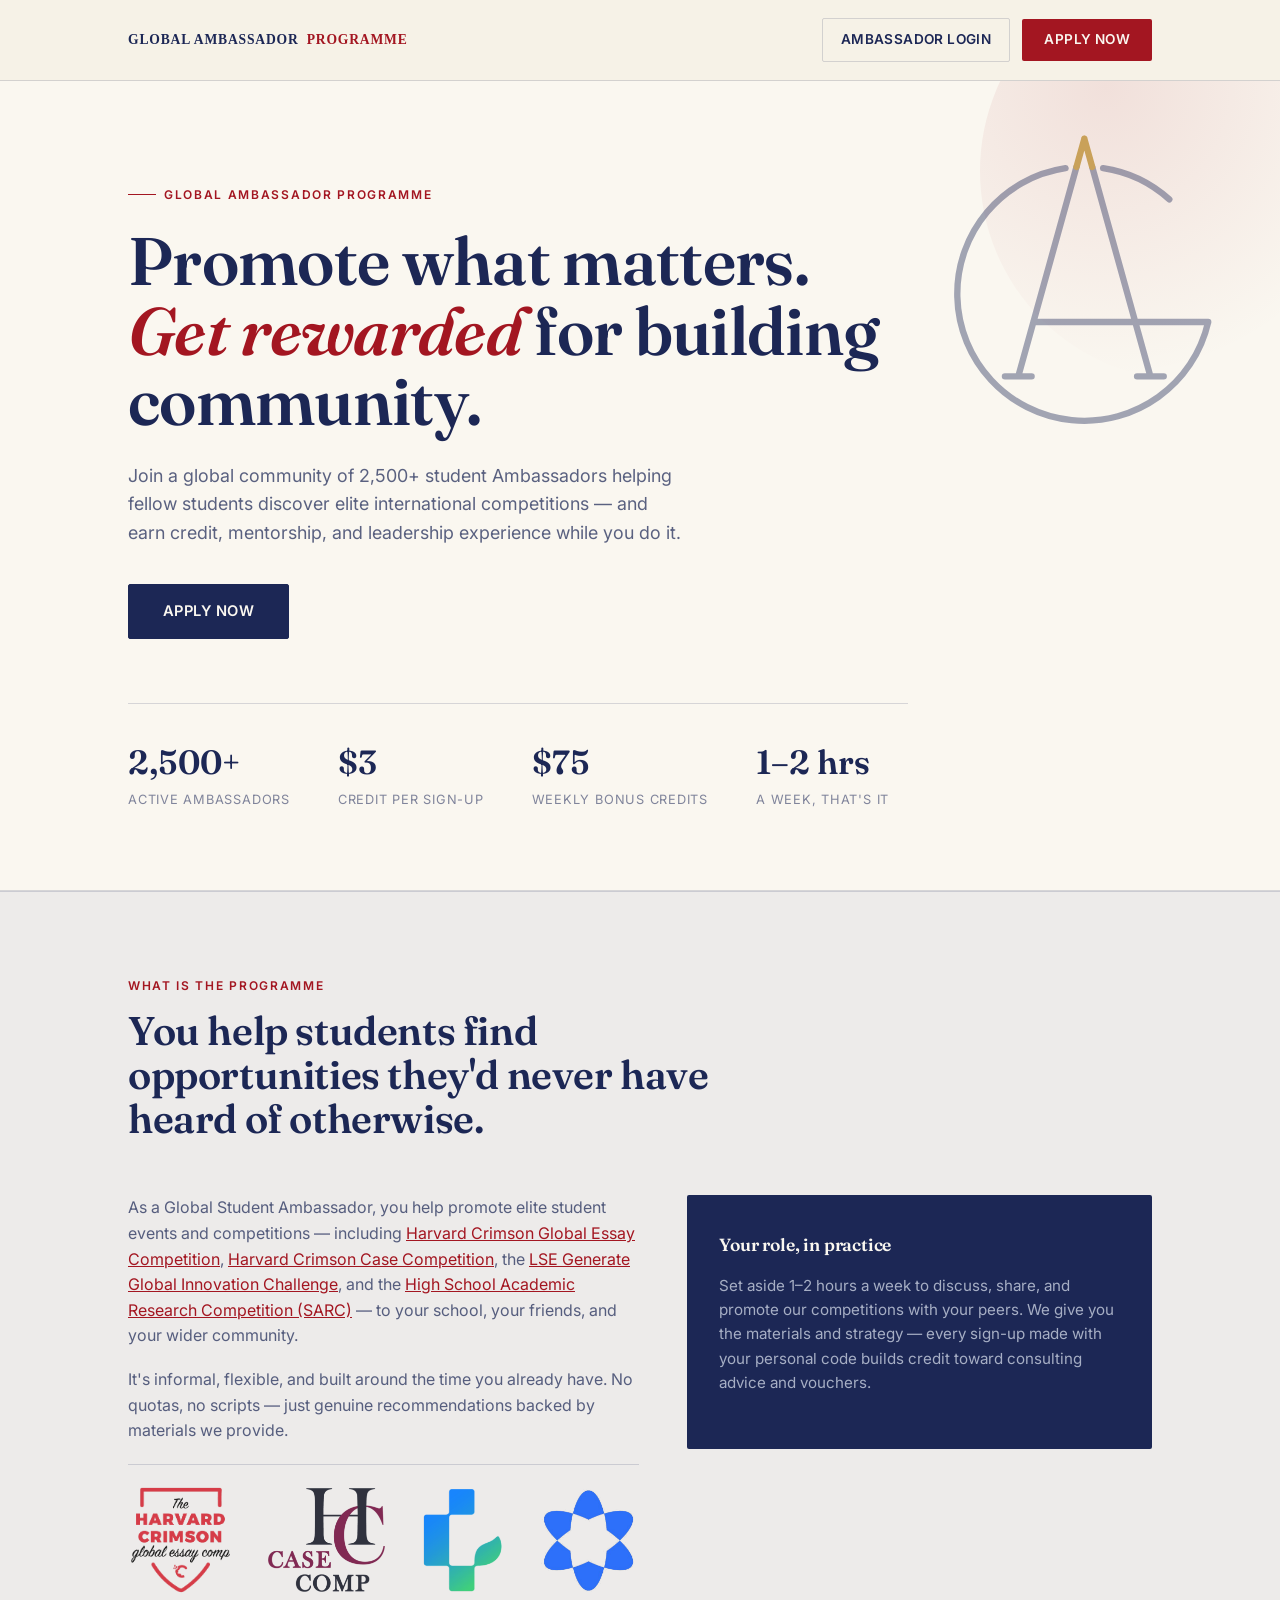
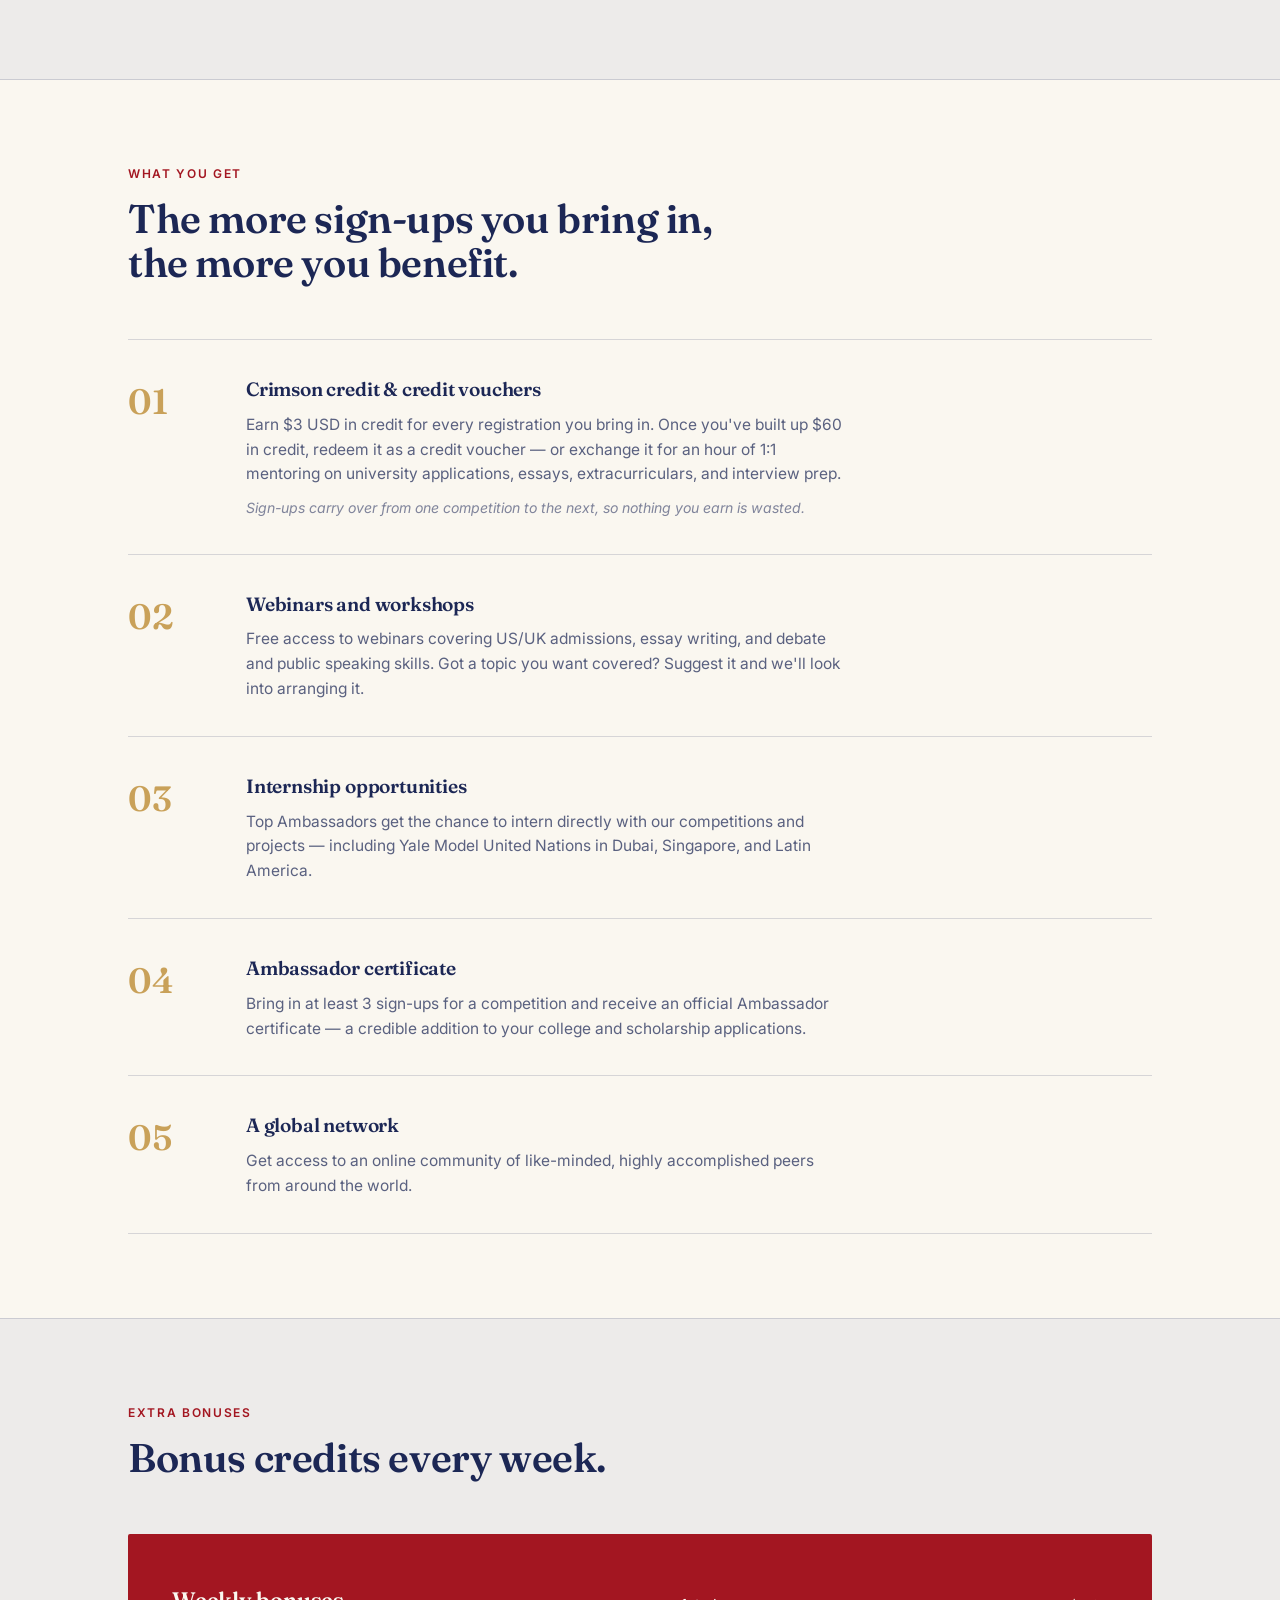
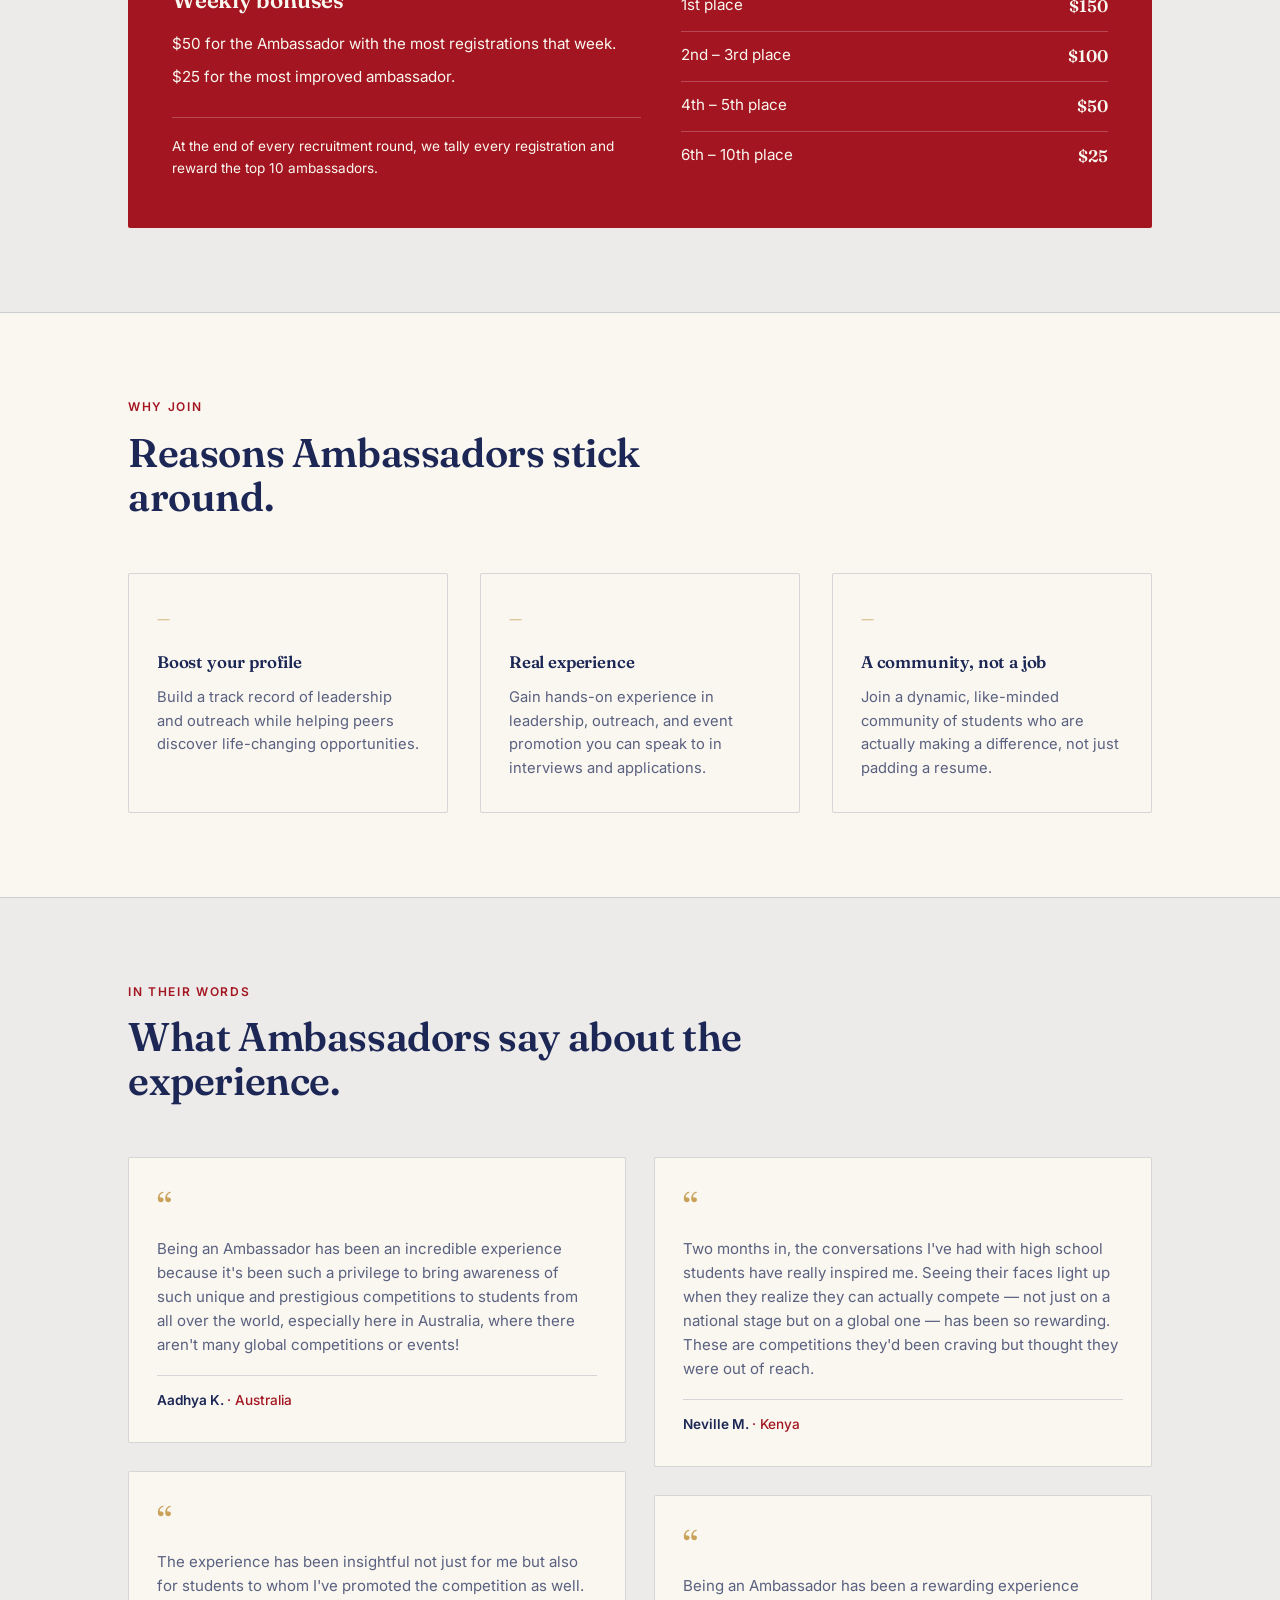
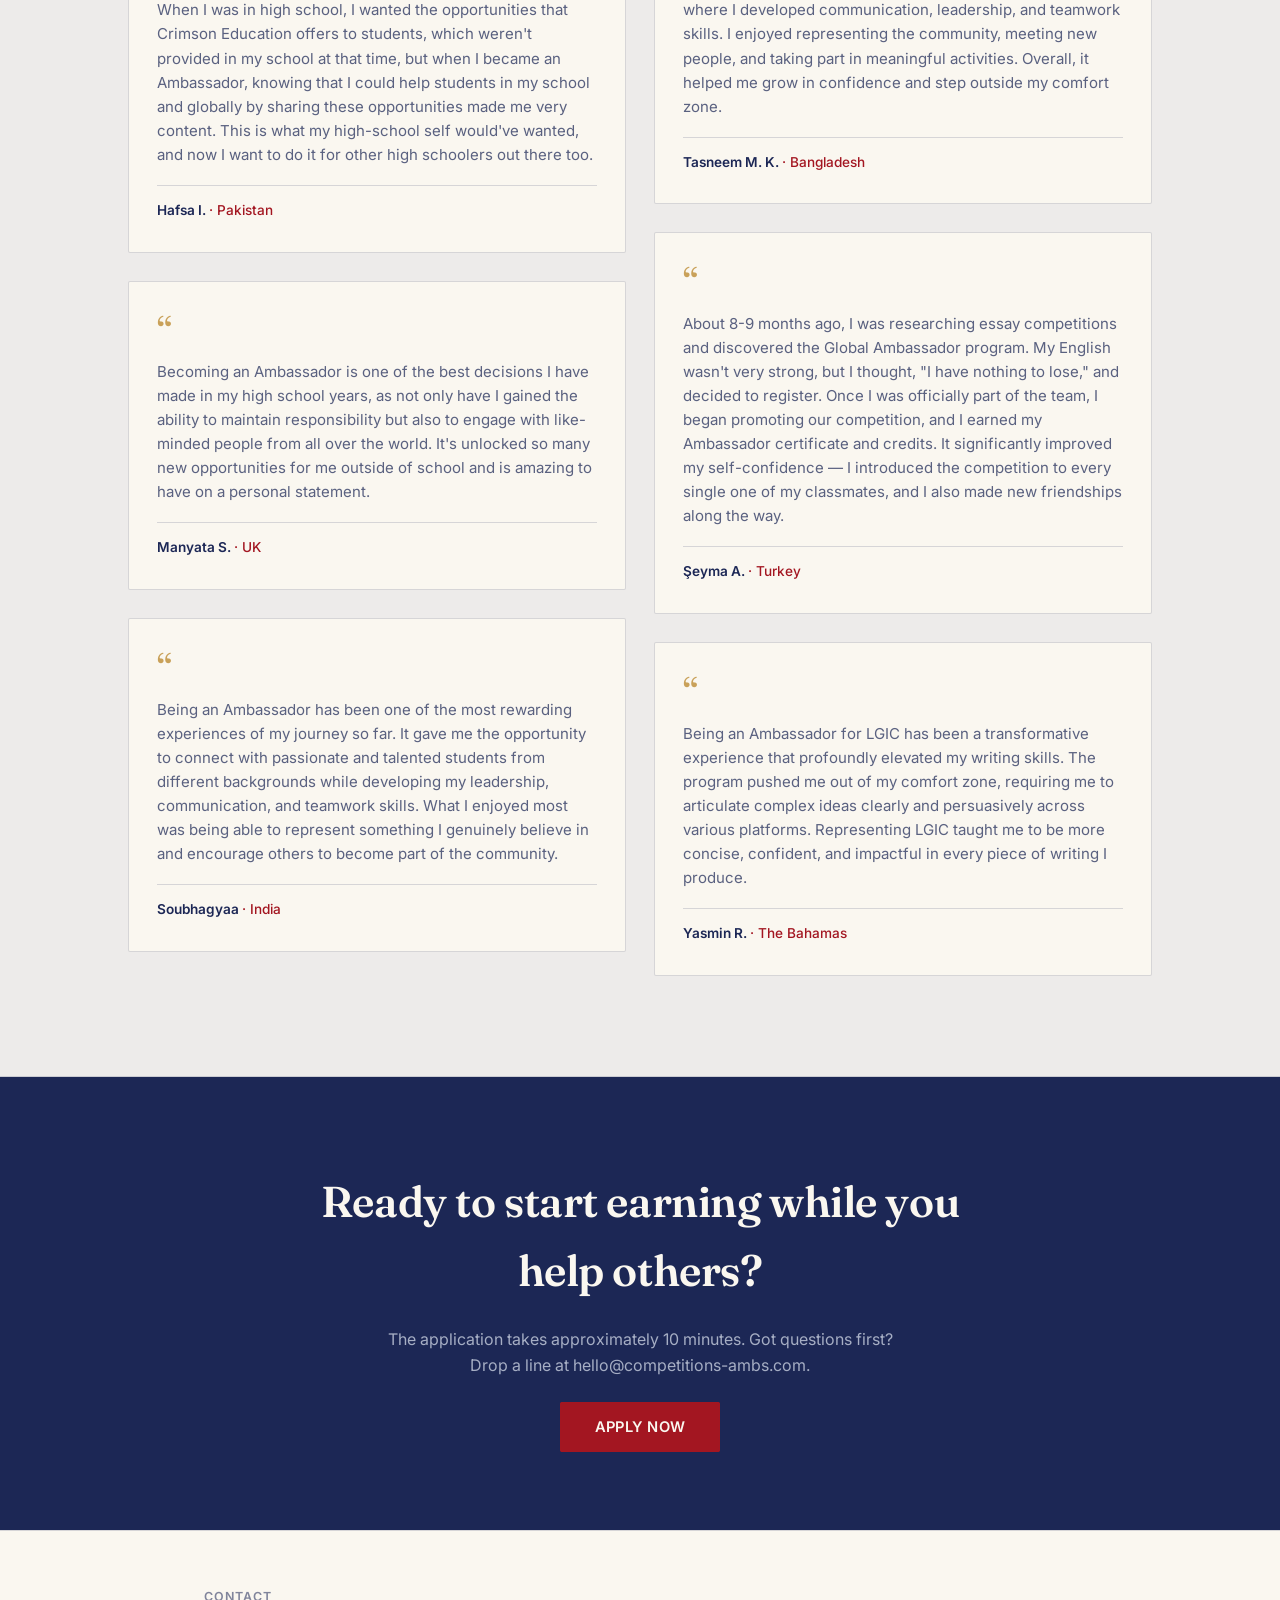
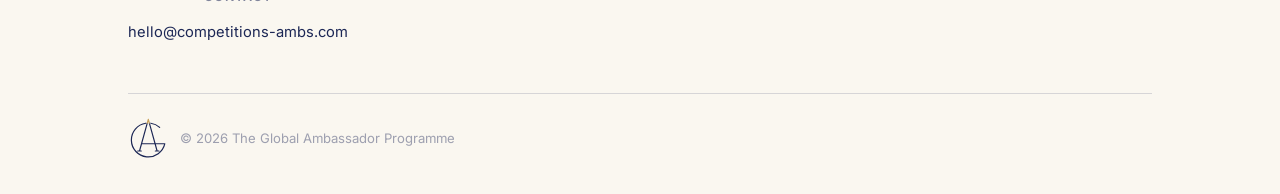
==== commit 54f6d690: "Soften payment-sounding wording and add bank transfer FAQ "Weekly prizes" -> "Weekly bonus credits";" ====
--- a/index.html
+++ b/index.html
@@ -262,7 +262,7 @@
     <div class="stat-row">
       <div class="stat"><div class="num">2,500+</div><div class="label">Active Ambassadors</div></div>
       <div class="stat"><div class="num">$3</div><div class="label">Credit per sign-up</div></div>
-      <div class="stat"><div class="num">$75</div><div class="label">Weekly prizes</div></div>
+      <div class="stat"><div class="num">$75</div><div class="label">Weekly bonus credits</div></div>
       <div class="stat"><div class="num">1–2 hrs</div><div class="label">A week, that's it</div></div>
     </div>
   </div>
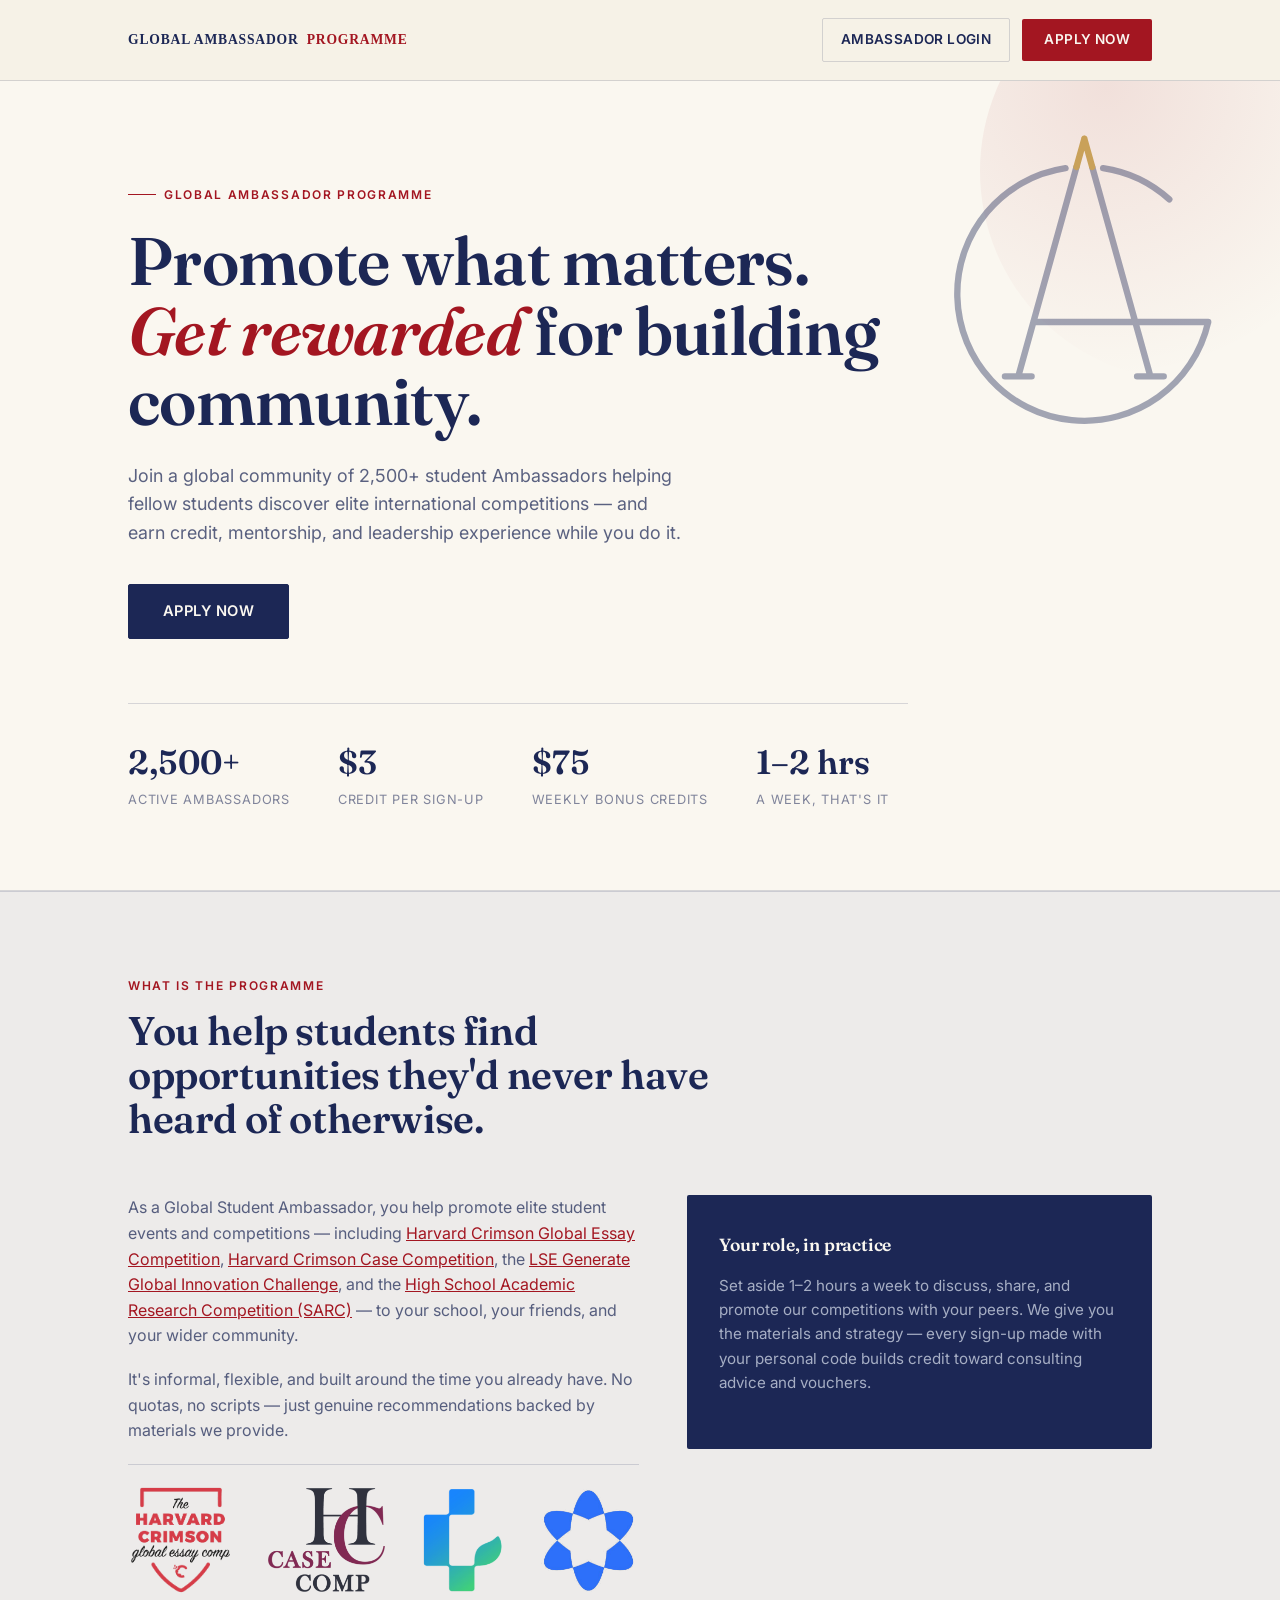
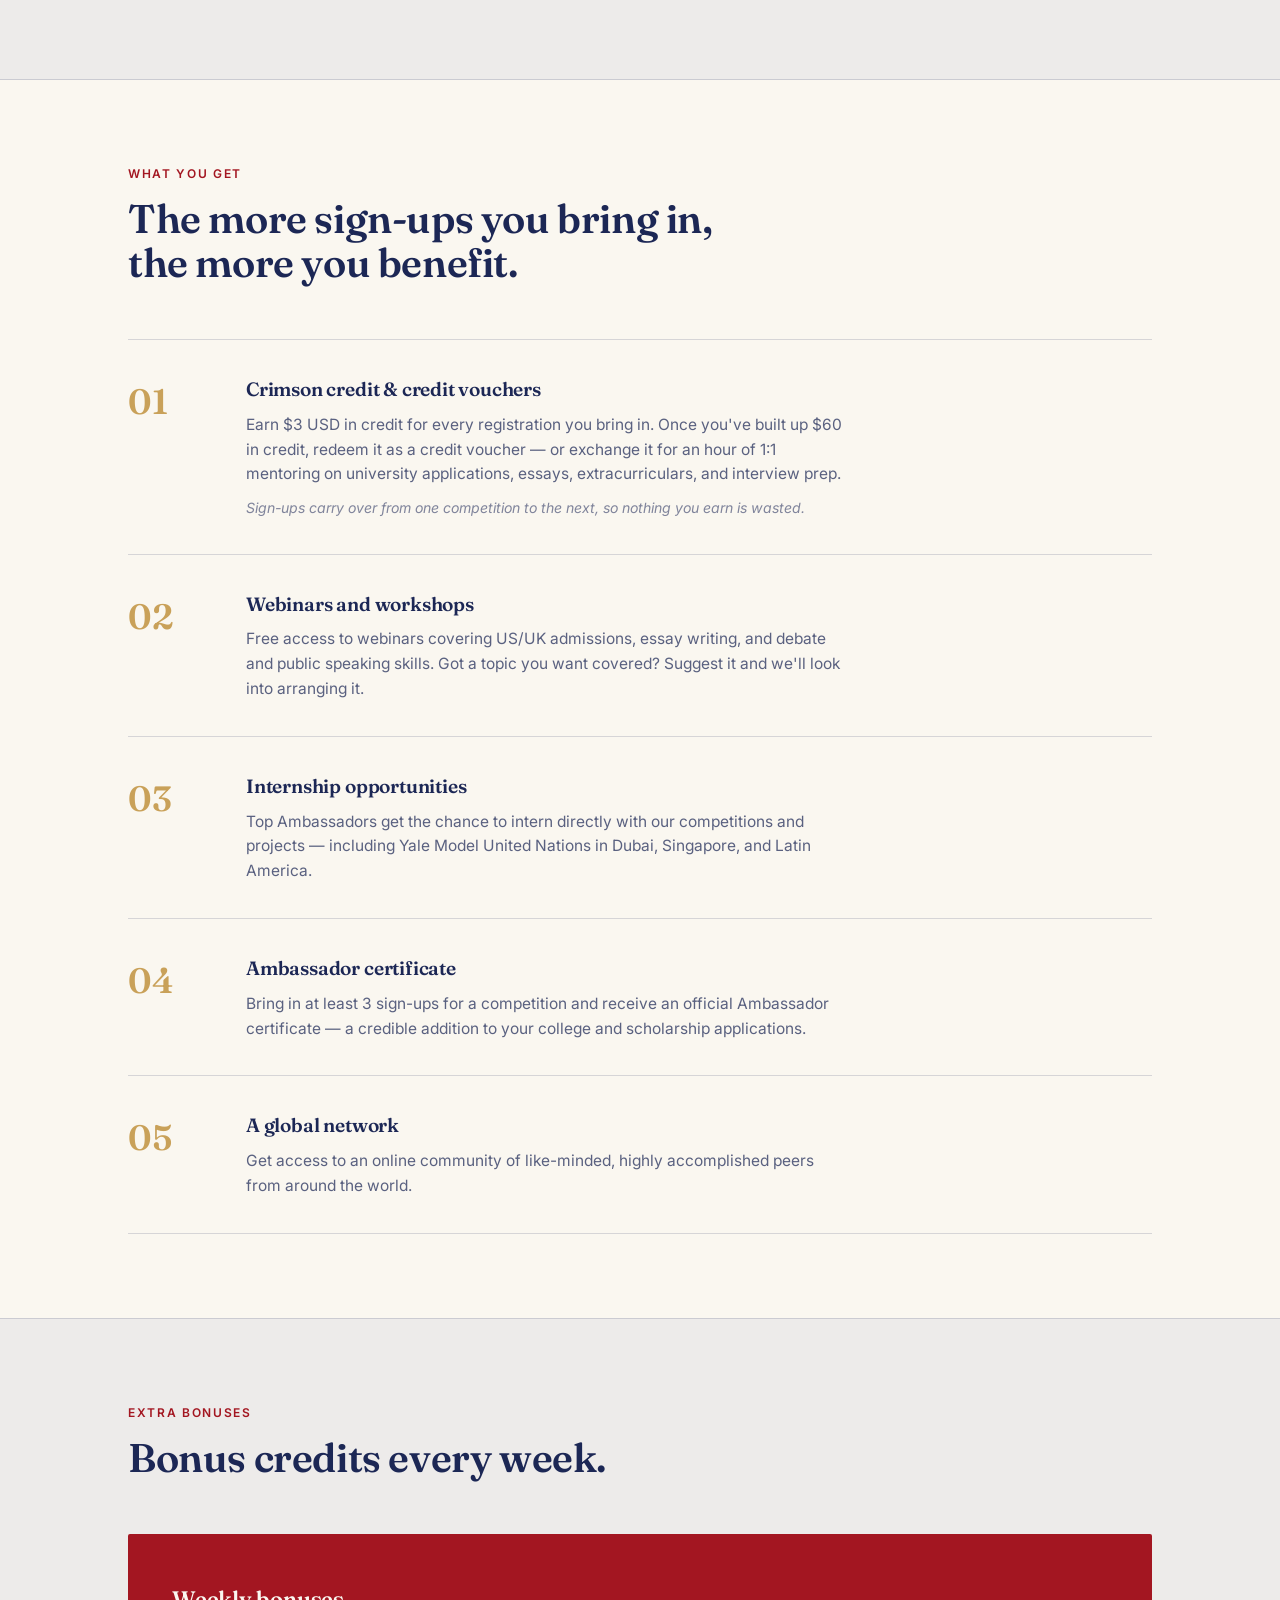
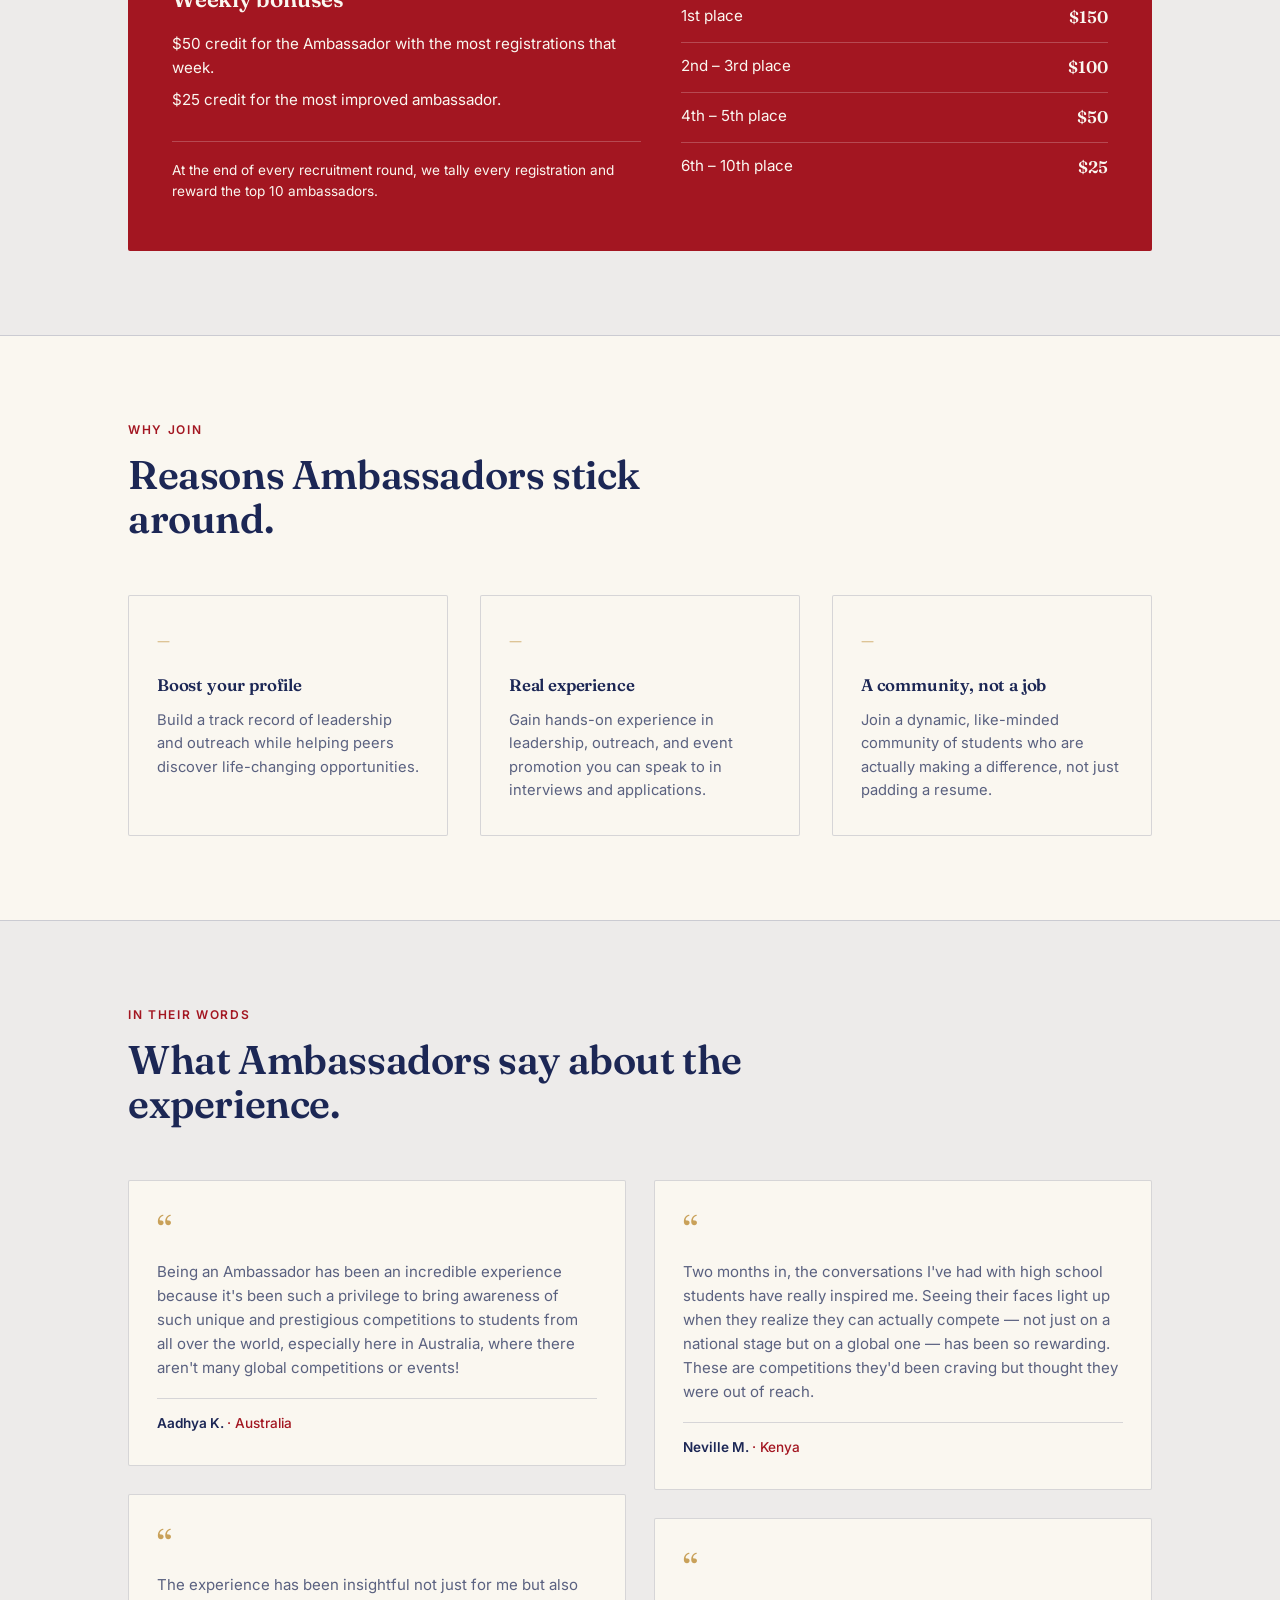
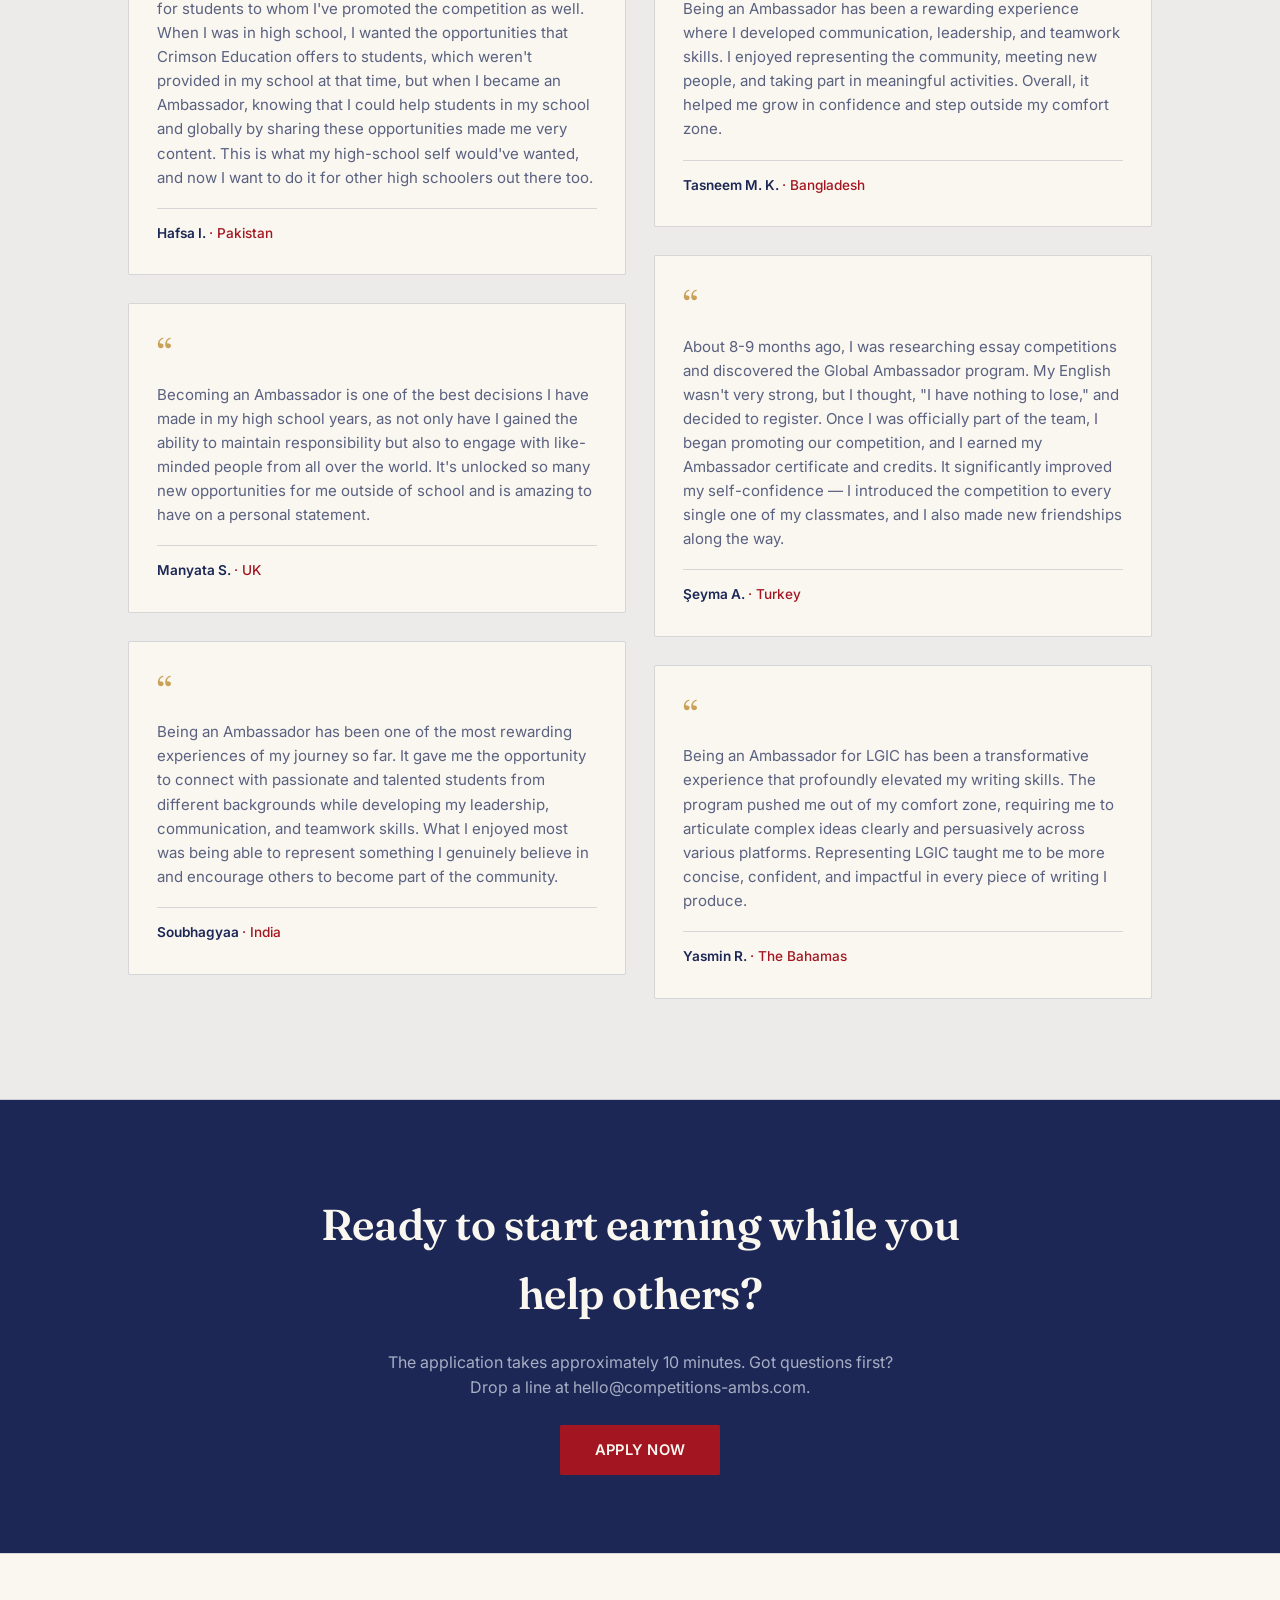
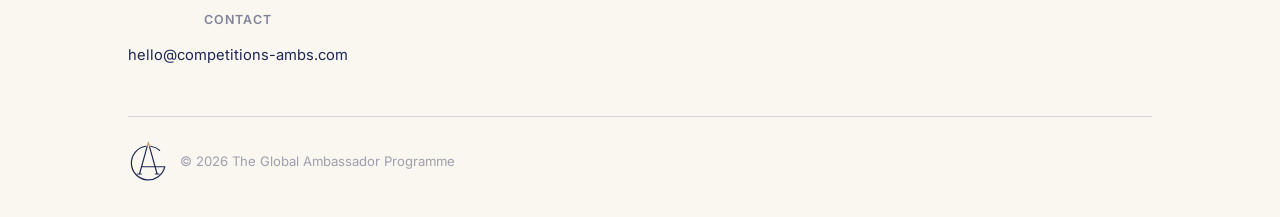
==== commit a5dccb75: "Say "credit" on the weekly bonus amounts (hub and main page) Co-Authored-By: Claude Sonnet 5.5 <nore" ====
--- a/index.html
+++ b/index.html
@@ -357,8 +357,8 @@
     <div class="prize-box">
       <div>
         <h3>Weekly bonuses</h3>
-        <p>$50 for the Ambassador with the most registrations that week.</p>
-        <p>$25 for the most improved ambassador.</p>
+        <p>$50 credit for the Ambassador with the most registrations that week.</p>
+        <p>$25 credit for the most improved ambassador.</p>
         <div class="bonus-note">At the end of every recruitment round, we tally every registration and reward the top 10 ambassadors.</div>
       </div>
       <ul class="prize-list">
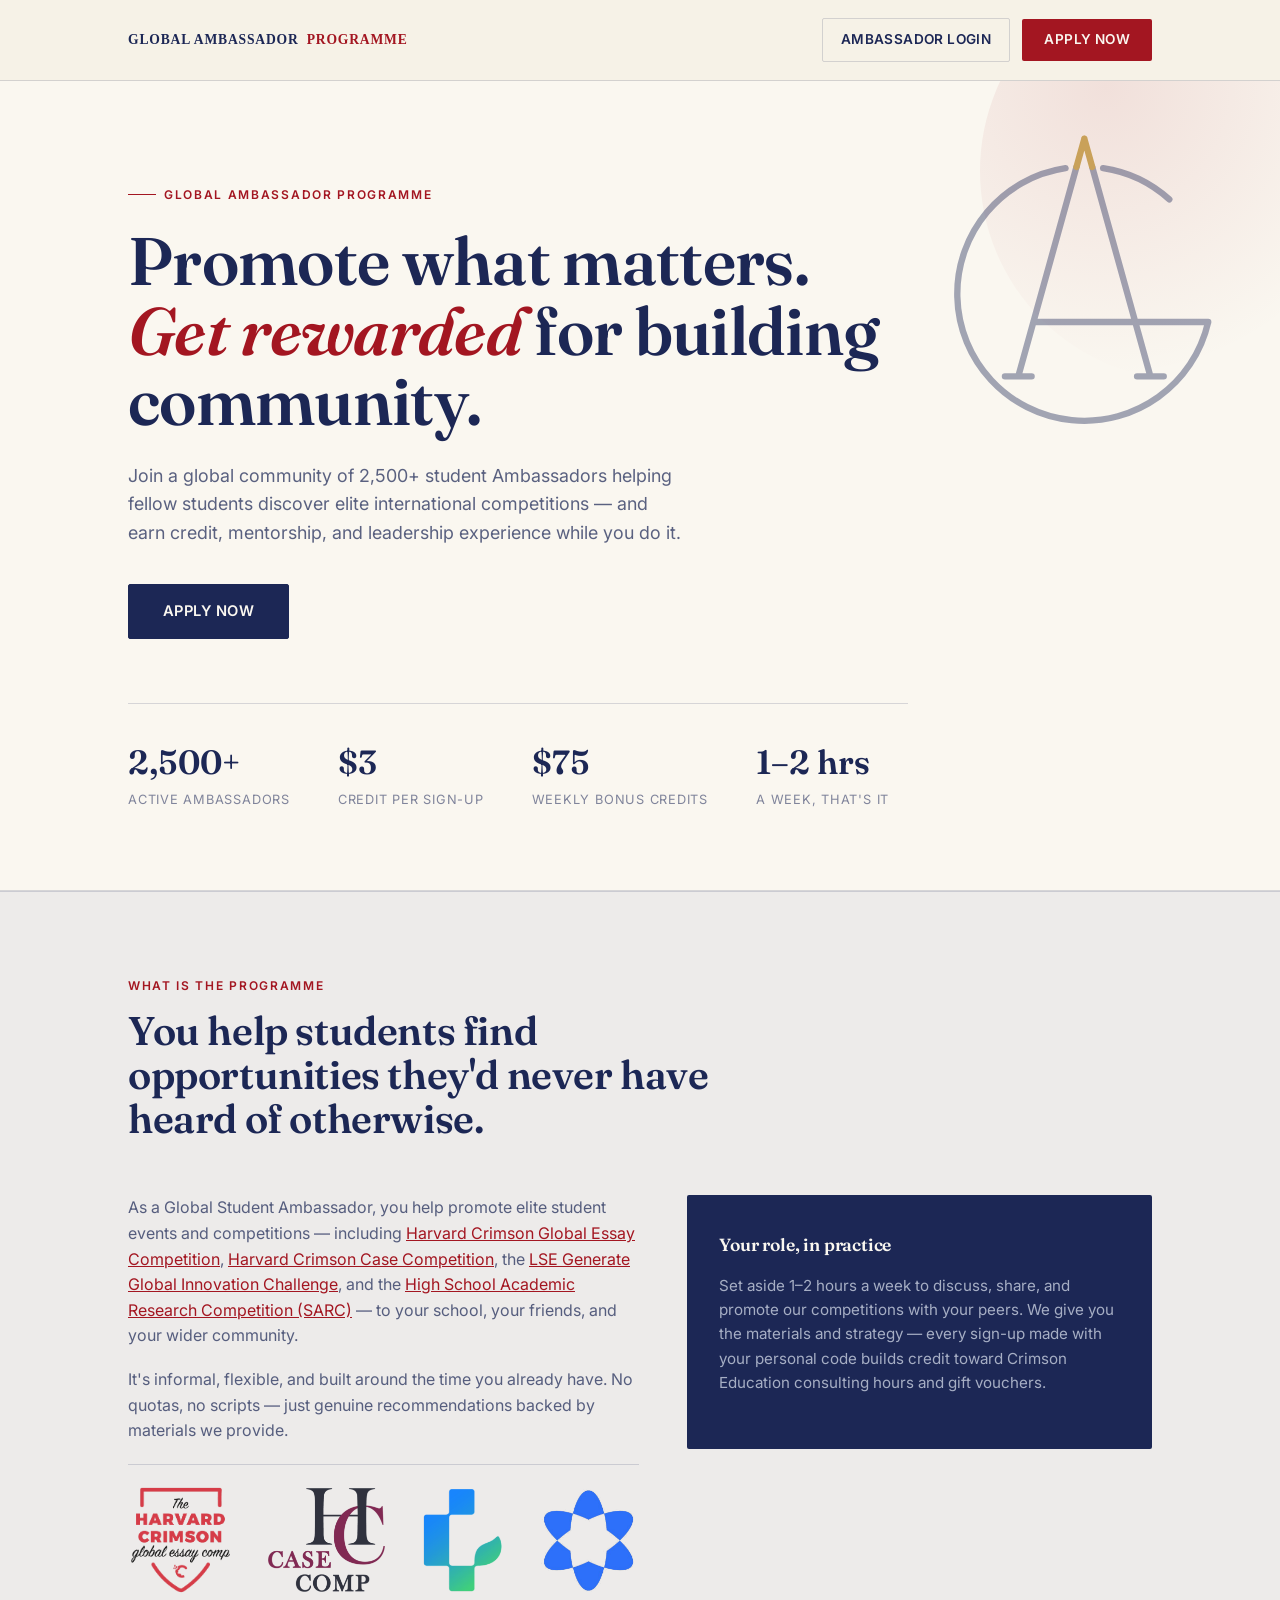
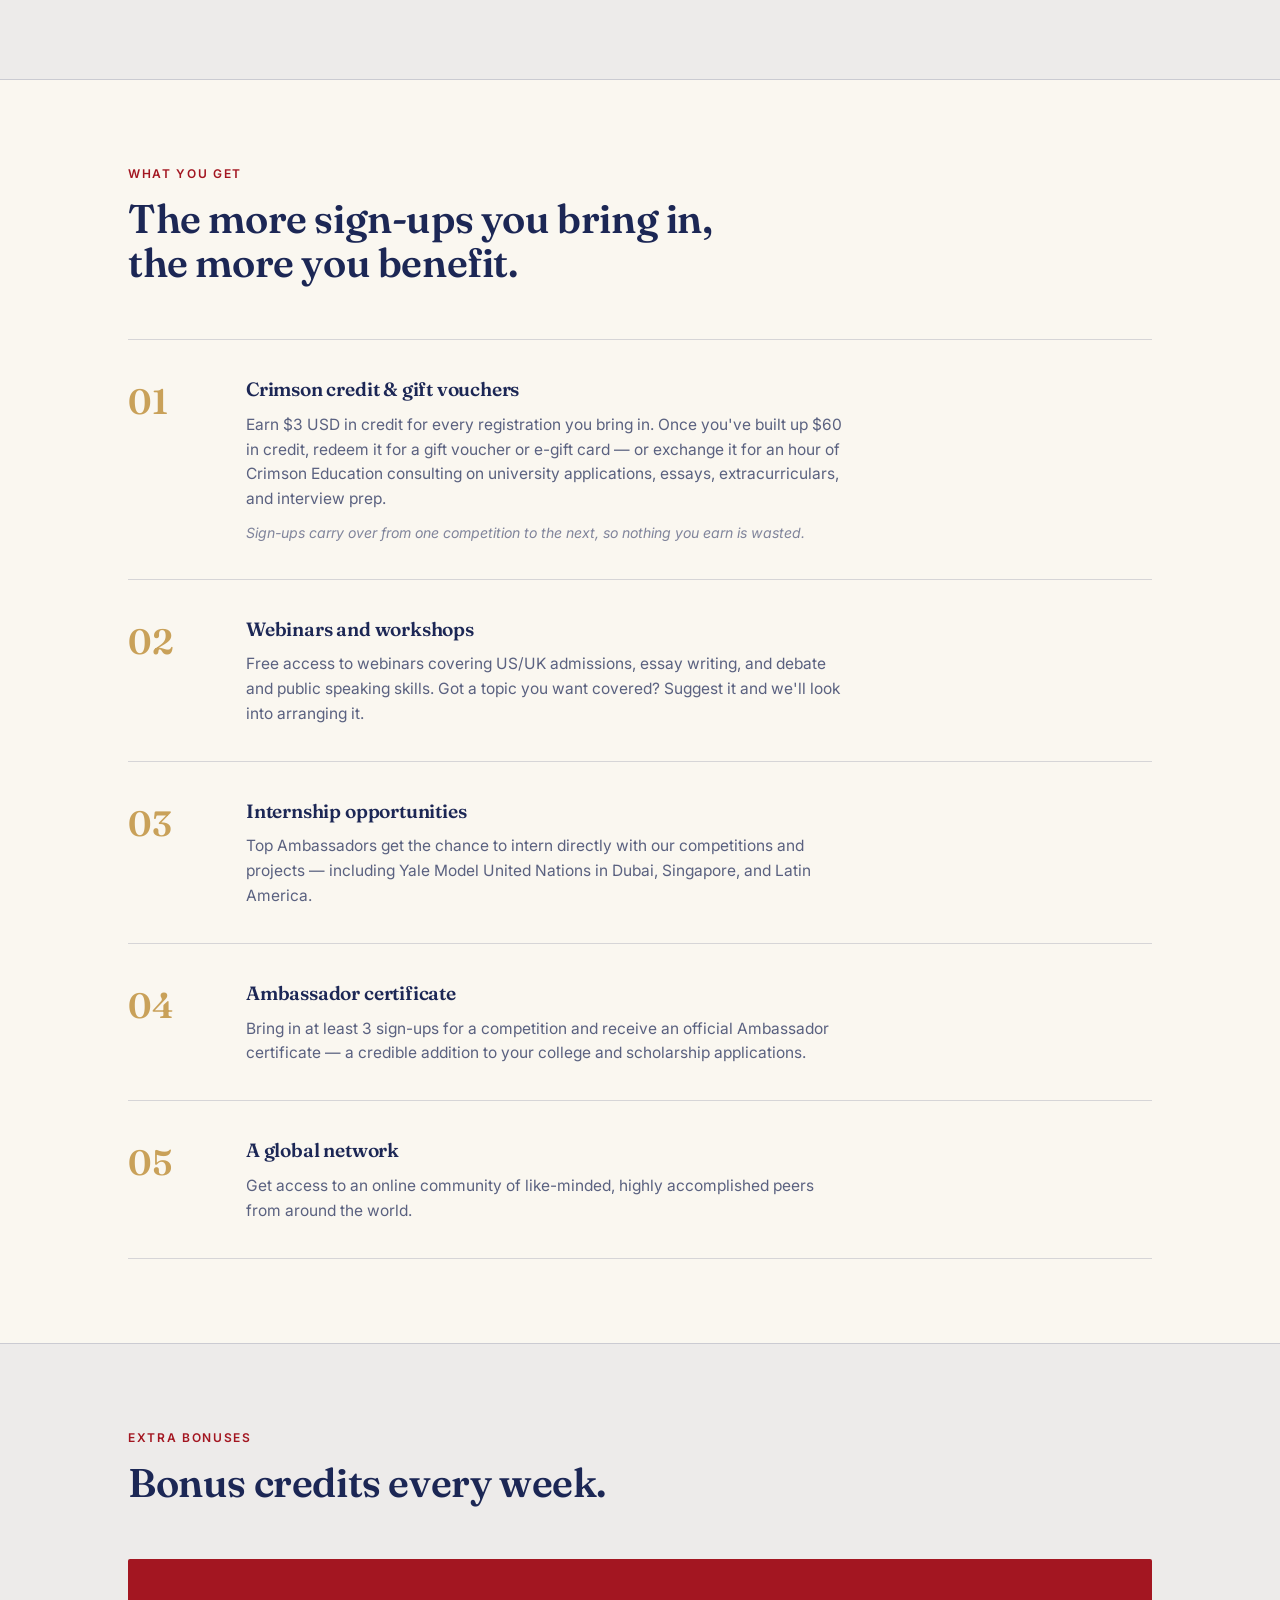
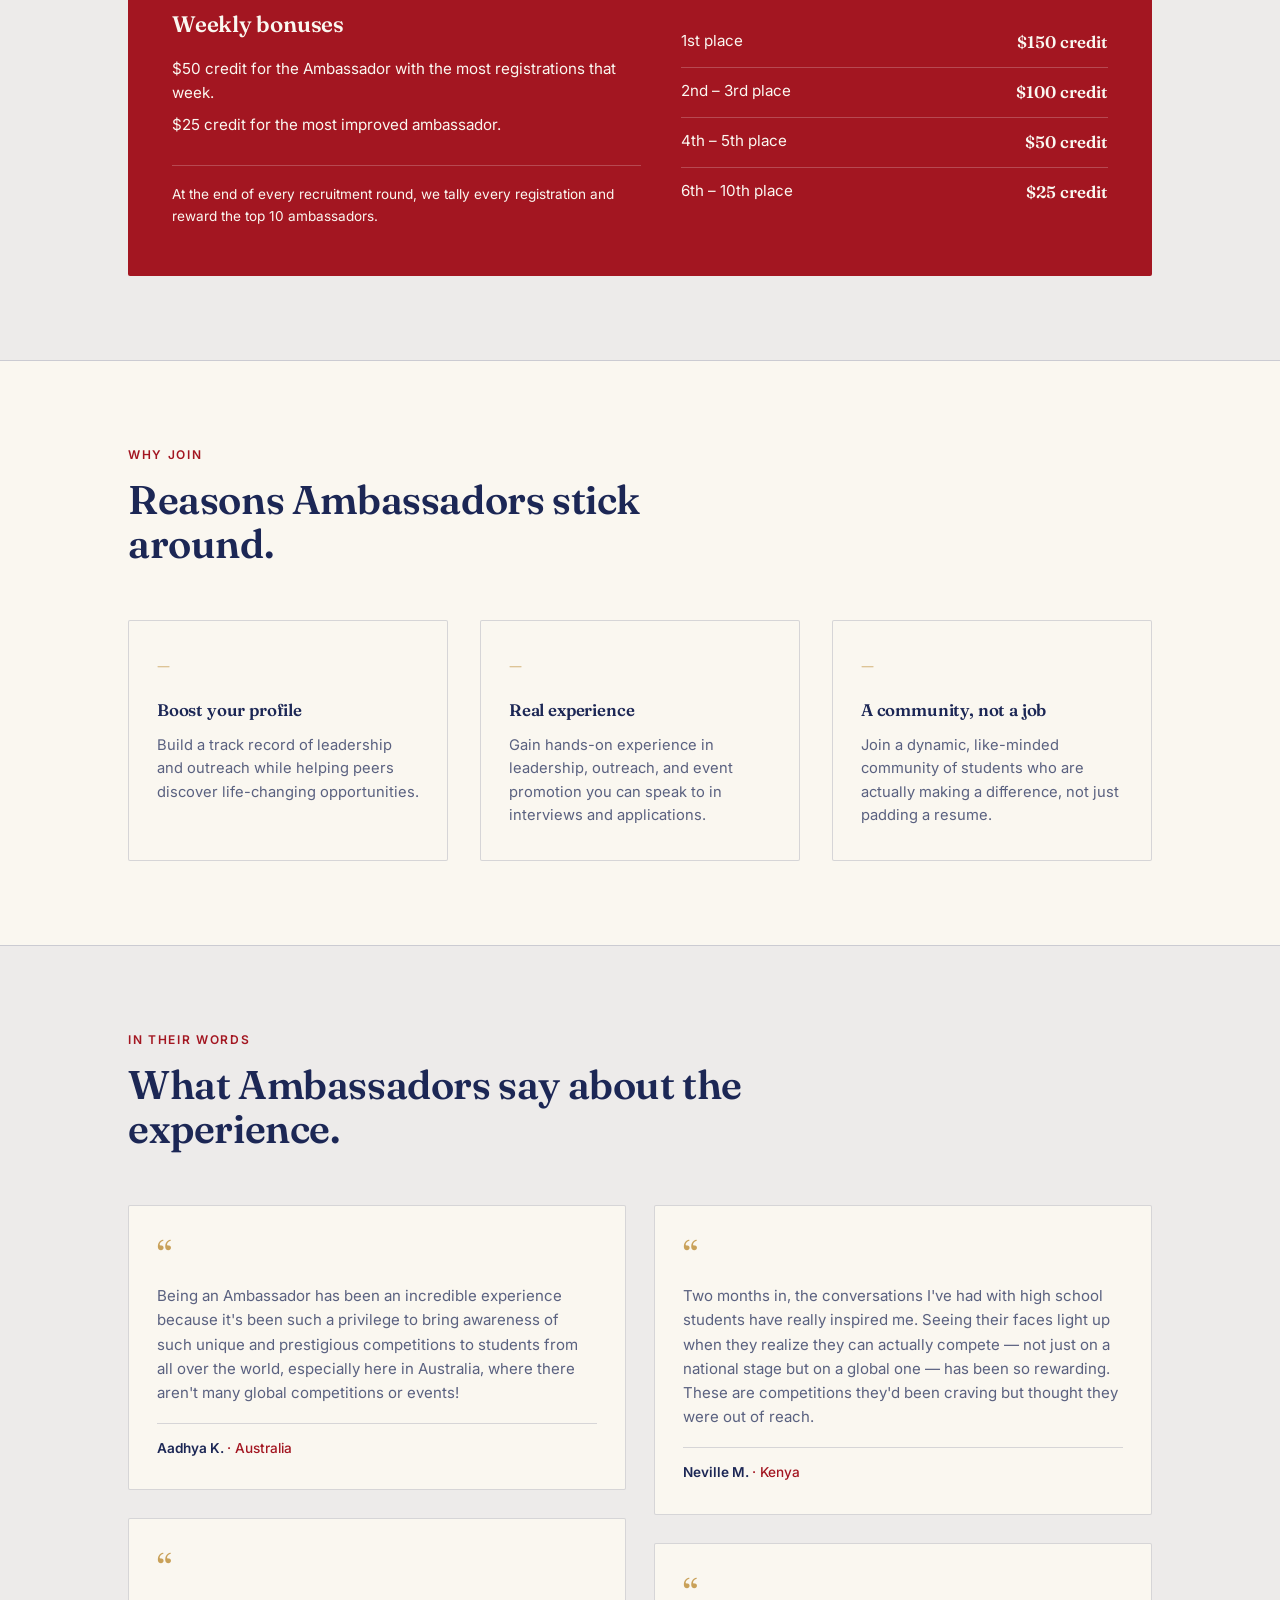
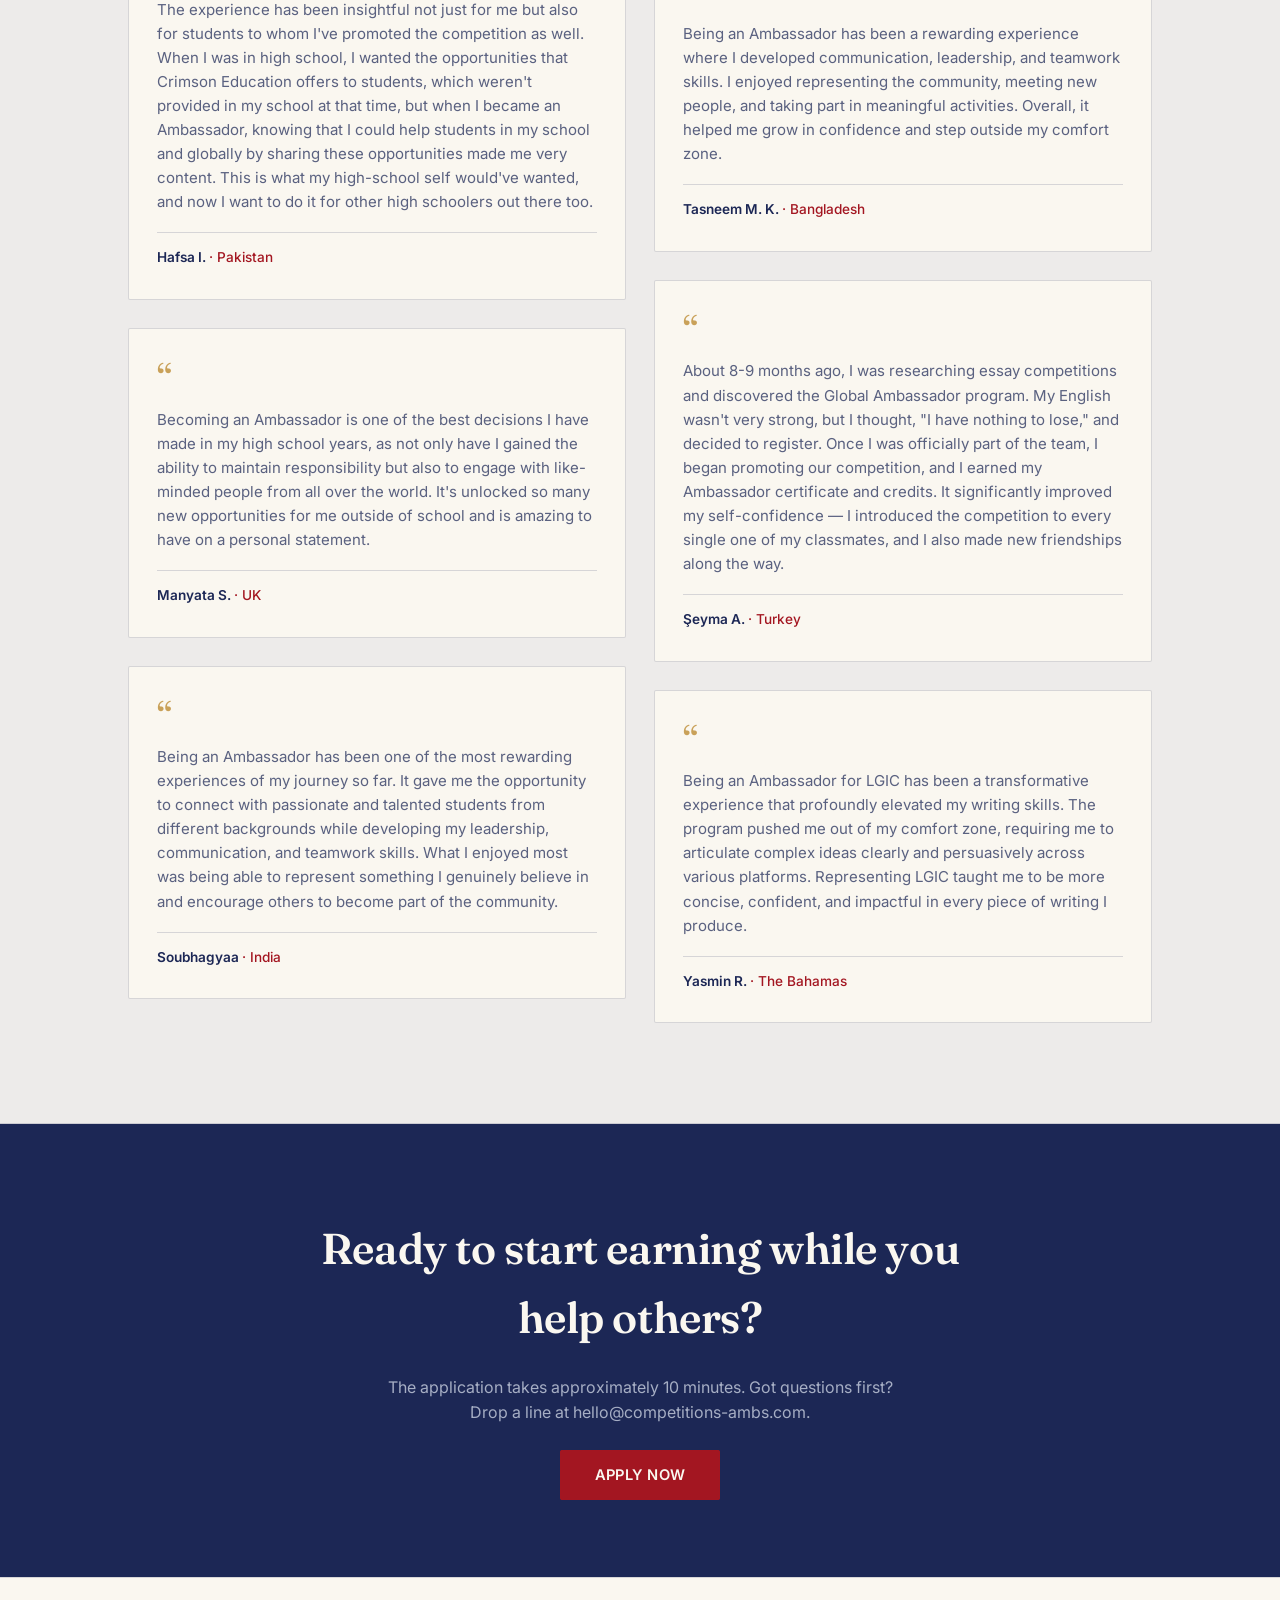
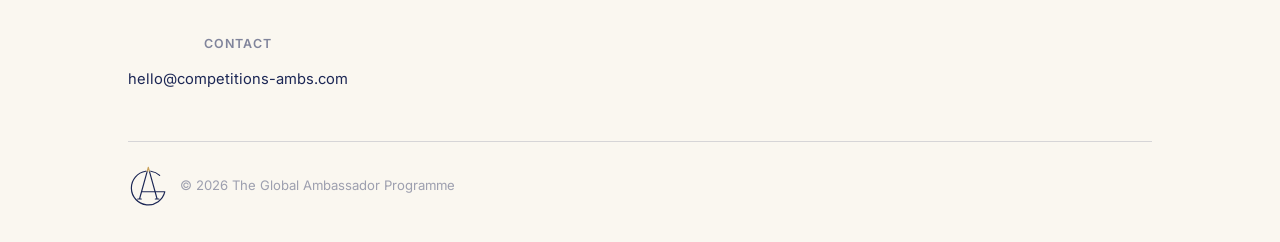
==== commit 51958bac: "Unify reward wording and fix referral redemption minimum Credit is now consistently redeemed for "gi" ====
--- a/index.html
+++ b/index.html
@@ -295,7 +295,7 @@
       </div>
       <div class="role-card">
         <h3>Your role, in practice</h3>
-        <p>Set aside 1–2 hours a week to discuss, share, and promote our competitions with your peers. We give you the materials and strategy — every sign-up made with your personal code builds credit toward consulting advice and vouchers.</p>
+        <p>Set aside 1–2 hours a week to discuss, share, and promote our competitions with your peers. We give you the materials and strategy — every sign-up made with your personal code builds credit toward Crimson Education consulting hours and gift vouchers.</p>
       </div>
     </div>
   </div>
@@ -311,8 +311,8 @@
       <div class="ledger-item">
         <div class="mark">01</div>
         <div>
-          <h3>Crimson credit & credit vouchers</h3>
-          <p>Earn $3 USD in credit for every registration you bring in. Once you've built up $60 in credit, redeem it as a credit voucher — or exchange it for an hour of 1:1 mentoring on university applications, essays, extracurriculars, and interview prep.</p>
+          <h3>Crimson credit & gift vouchers</h3>
+          <p>Earn $3 USD in credit for every registration you bring in. Once you've built up $60 in credit, redeem it for a gift voucher or e-gift card — or exchange it for an hour of Crimson Education consulting on university applications, essays, extracurriculars, and interview prep.</p>
           <div class="sub">Sign-ups carry over from one competition to the next, so nothing you earn is wasted.</div>
         </div>
       </div>
@@ -362,10 +362,10 @@
         <div class="bonus-note">At the end of every recruitment round, we tally every registration and reward the top 10 ambassadors.</div>
       </div>
       <ul class="prize-list">
-        <li><span class="place">1st place</span><span class="amt">$150</span></li>
-        <li><span class="place">2nd – 3rd place</span><span class="amt">$100</span></li>
-        <li><span class="place">4th – 5th place</span><span class="amt">$50</span></li>
-        <li><span class="place">6th – 10th place</span><span class="amt">$25</span></li>
+        <li><span class="place">1st place</span><span class="amt">$150 credit</span></li>
+        <li><span class="place">2nd – 3rd place</span><span class="amt">$100 credit</span></li>
+        <li><span class="place">4th – 5th place</span><span class="amt">$50 credit</span></li>
+        <li><span class="place">6th – 10th place</span><span class="amt">$25 credit</span></li>
       </ul>
     </div>
   </div>
